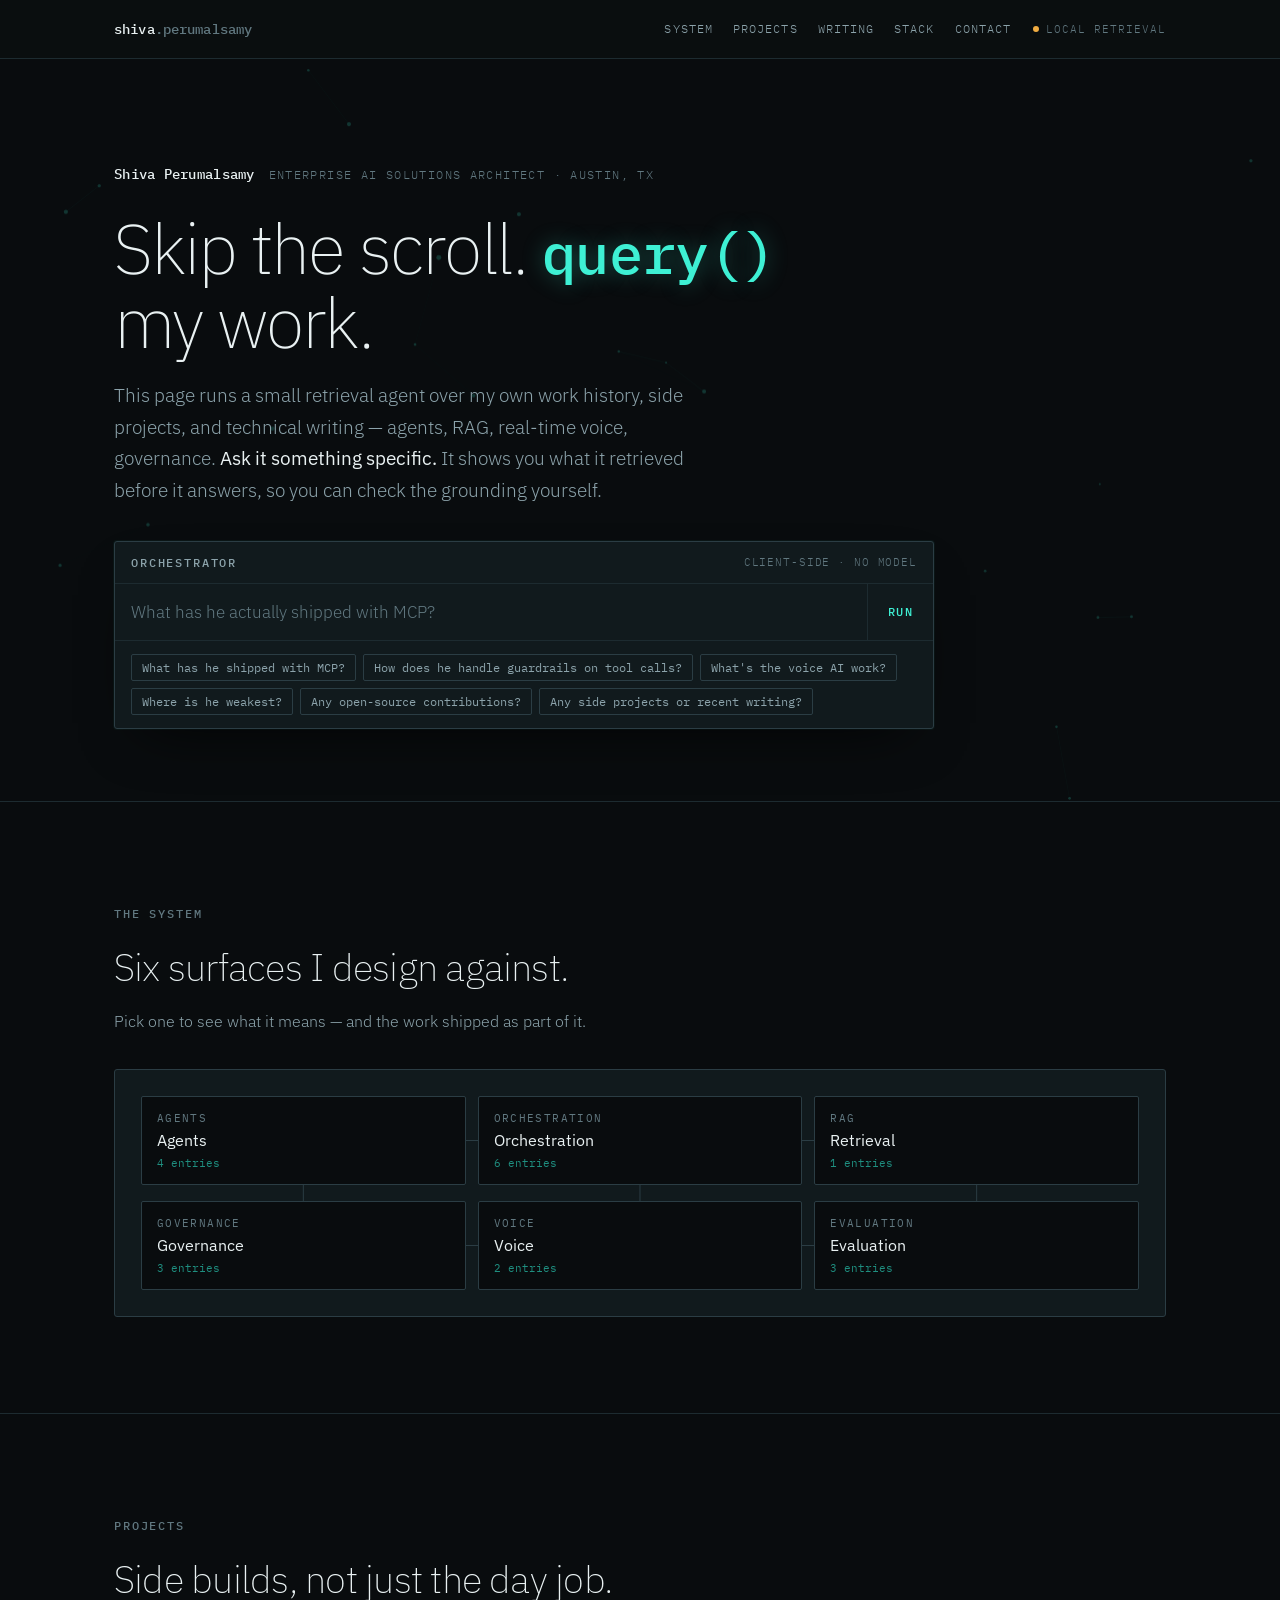
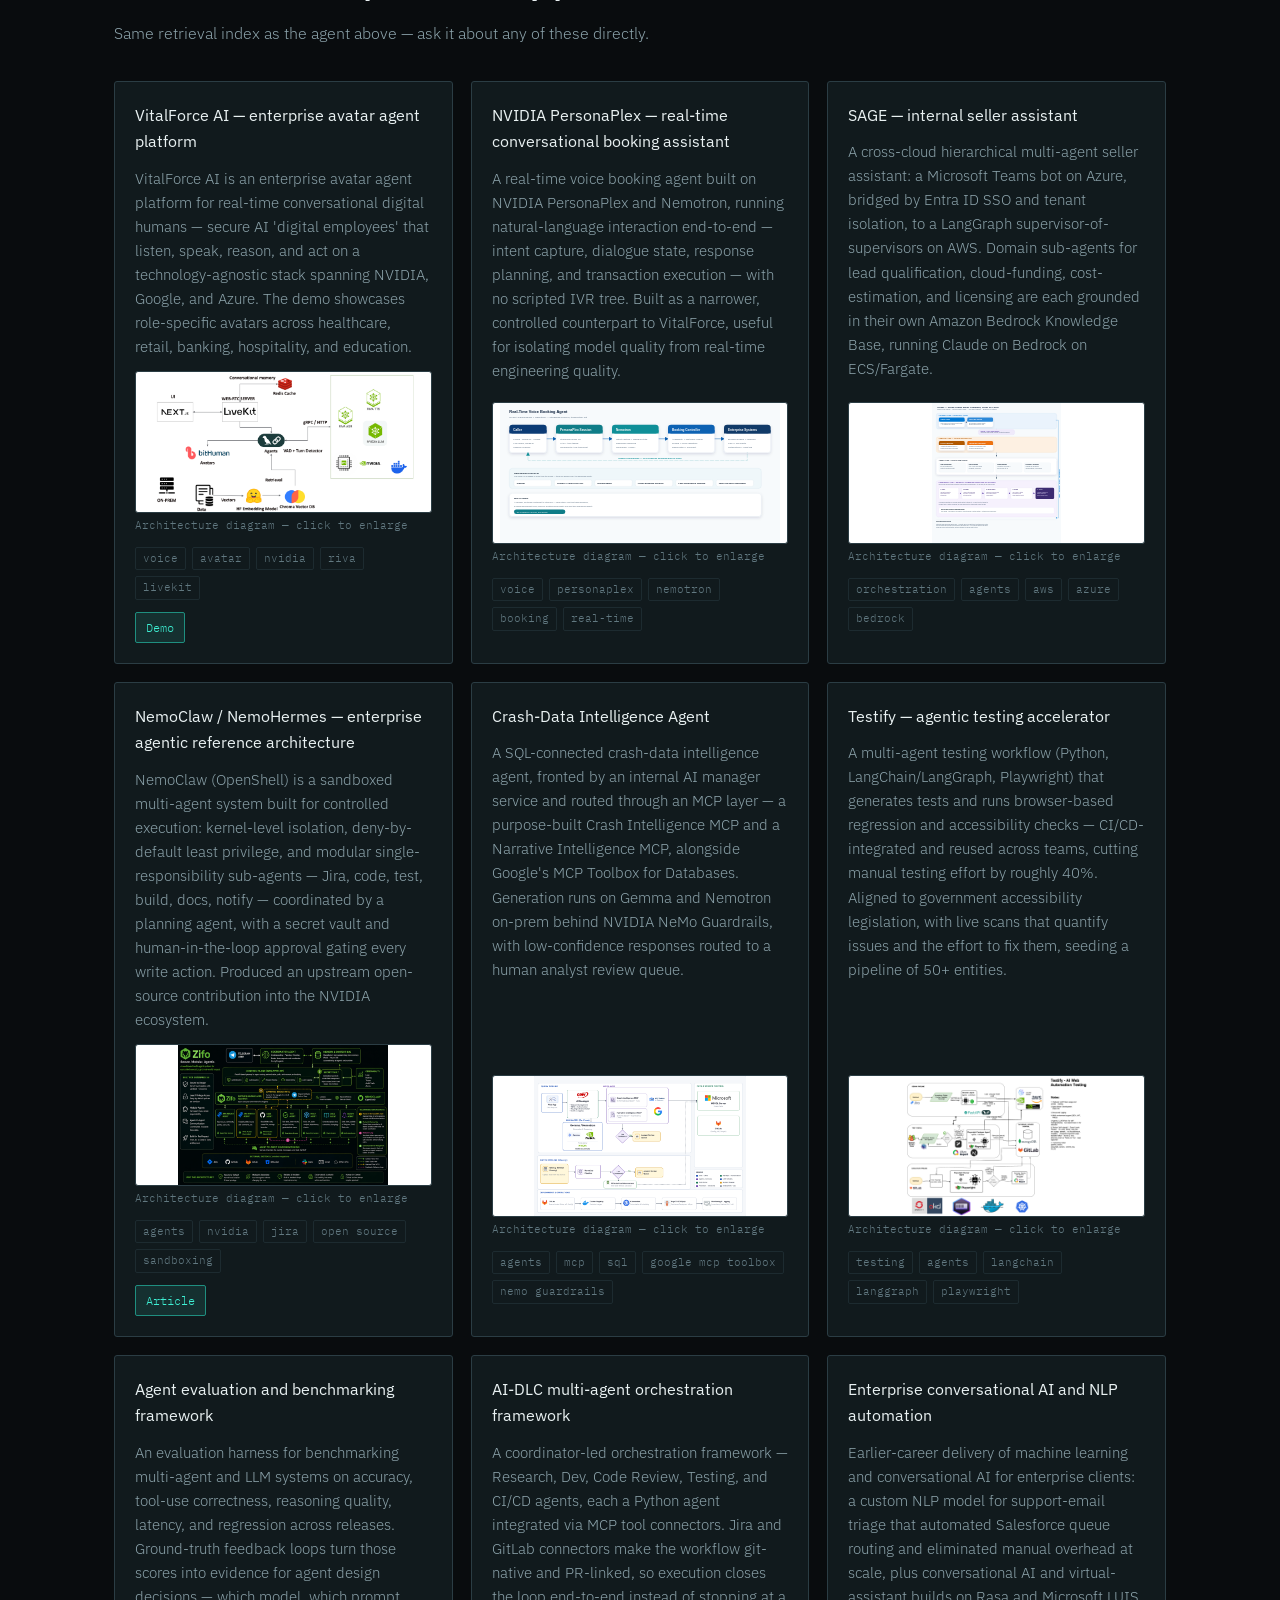
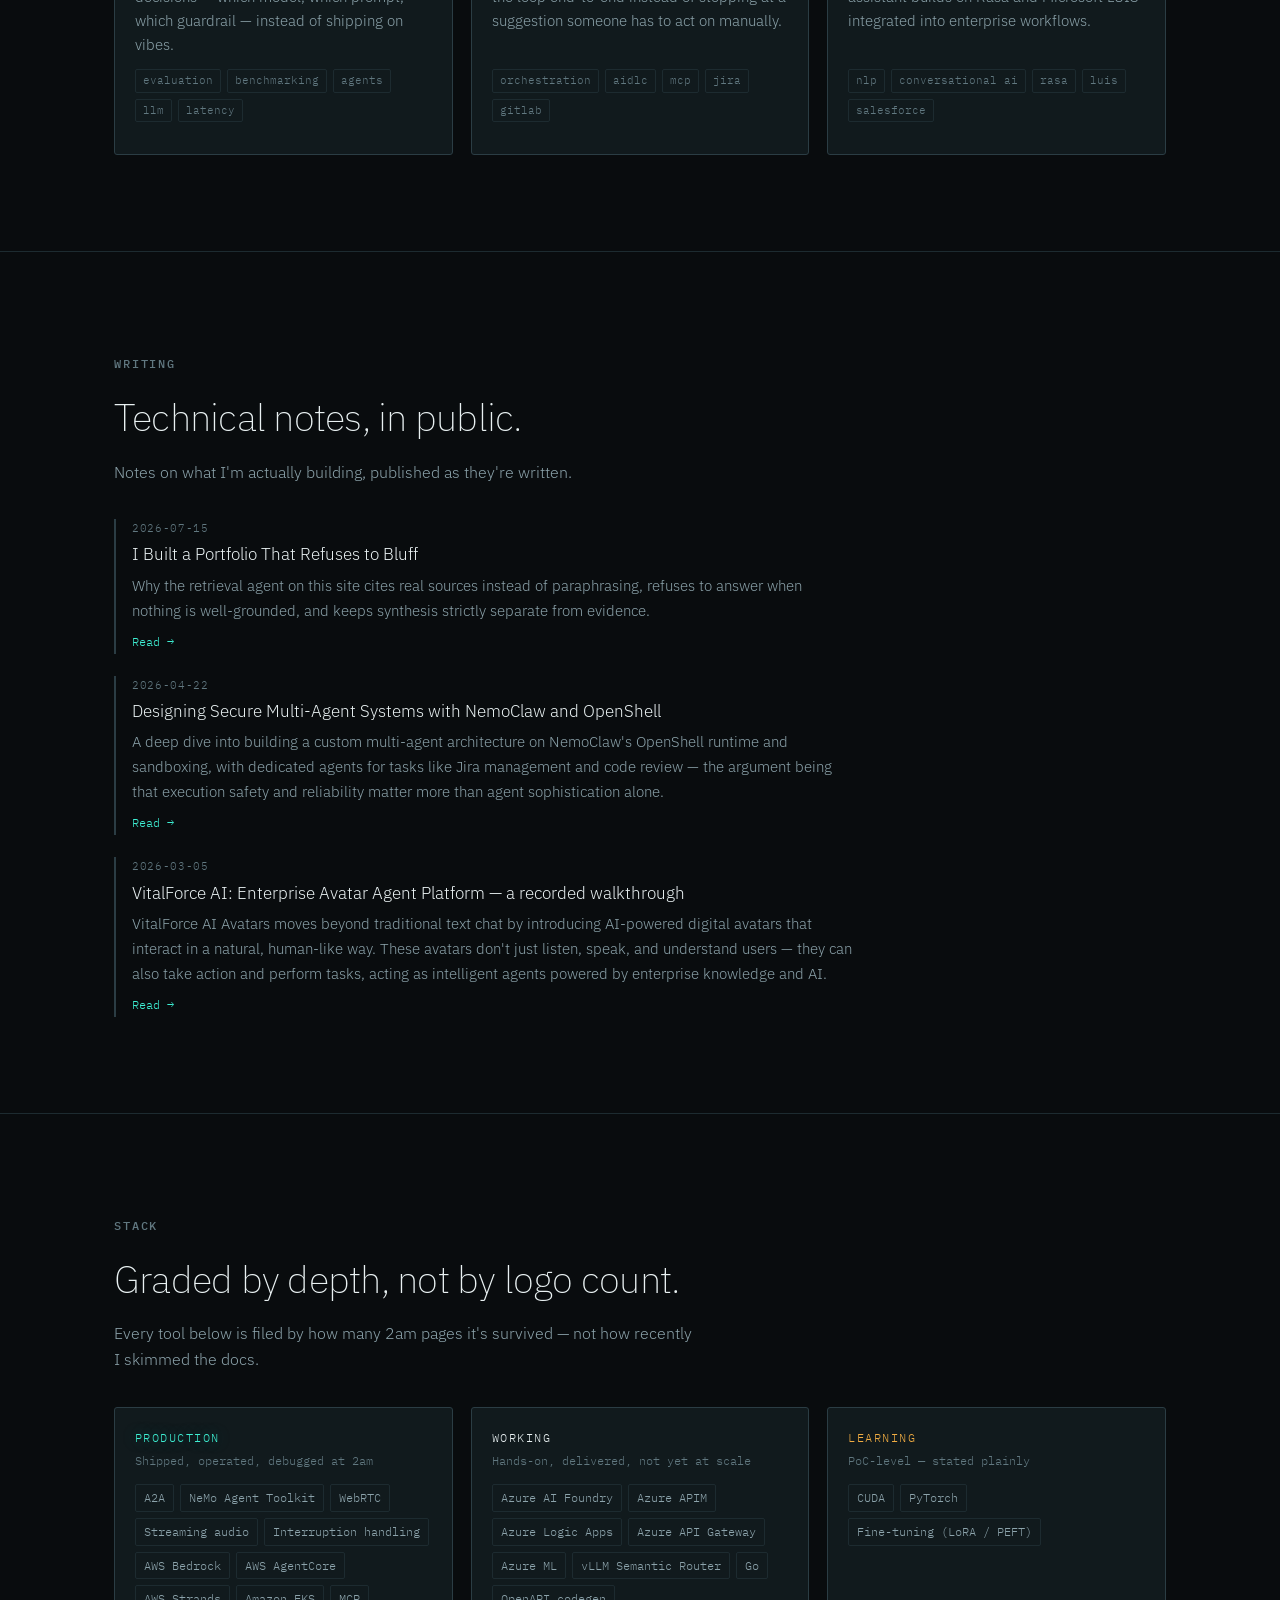
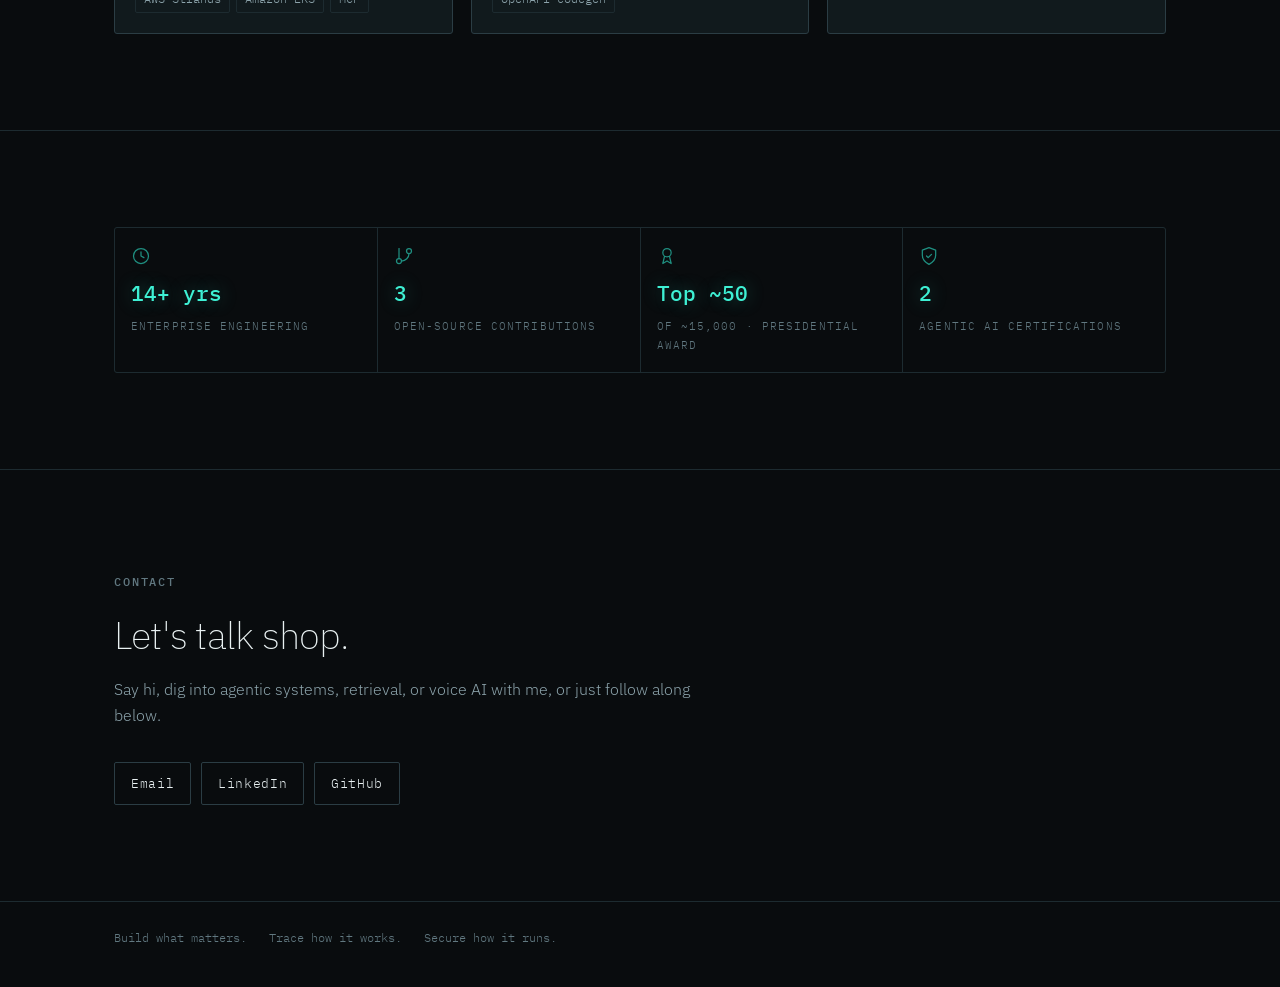
==== index.html @ 1506d0c1 "Refine project and writing sections for clarity: update placeholder text to better reflect content a" ====
<!DOCTYPE html>
<html lang="en">
<head>
<meta charset="utf-8">
<meta name="viewport" content="width=device-width, initial-scale=1">
<title>Shiva Perumalsamy — Enterprise AI Solutions Architect</title>
<meta name="description" content="Agentic systems, retrieval, real-time voice AI, side projects, and technical writing. Ask this page a question — it retrieves before it answers.">
<link rel="preconnect" href="https://fonts.googleapis.com">
<link rel="preconnect" href="https://fonts.gstatic.com" crossorigin>
<link href="https://fonts.googleapis.com/css2?family=IBM+Plex+Mono:wght@400;500;600&family=IBM+Plex+Sans:wght@200;300;400;500;600&display=swap" rel="stylesheet">
<style>
/* ============================================================
   TOKENS
   ============================================================ */
:root{
  --ink:#090C0E;
  --surface:#111A1D;
  --surface-2:#19252A;
  --line:#2B3D44;
  --line-soft:#1D2B30;
  --text:#E9F1F2;
  --muted:#8CA3AB;
  --muted-dim:#617880;
  --signal:#3EF0D4;
  --signal-dim:#1F8F80;
  --signal-ghost:rgba(62,240,212,.10);
  --signal-glow:rgba(62,240,212,.35);
  --amber:#F0AC42;

  --mono:"IBM Plex Mono",ui-monospace,SFMono-Regular,Menlo,monospace;
  --sans:"IBM Plex Sans",system-ui,-apple-system,Segoe UI,sans-serif;

  --gut:clamp(20px,5vw,64px);
  --maxw:1180px;
}

*{box-sizing:border-box}
html{scroll-behavior:smooth}
body{
  margin:0;background:var(--ink);color:var(--text);
  font-family:var(--sans);font-weight:300;
  font-size:17px;line-height:1.66;
  -webkit-font-smoothing:antialiased;
  overflow-x:hidden;
}
a{color:inherit}
::selection{background:var(--signal);color:var(--ink)}
:focus-visible{outline:2px solid var(--signal);outline-offset:3px;border-radius:2px}

.wrap{max-width:var(--maxw);margin:0 auto;padding:0 var(--gut)}

/* eyebrow / utility type */
.eyebrow{
  font-family:var(--mono);font-size:11.5px;font-weight:500;
  letter-spacing:.16em;text-transform:uppercase;color:var(--muted-dim);
}

/* ============================================================
   NAV
   ============================================================ */
.nav{
  position:sticky;top:0;z-index:60;
  background:rgba(11,15,17,.82);backdrop-filter:blur(14px);
  border-bottom:1px solid var(--line-soft);
}
.nav-in{
  max-width:var(--maxw);margin:0 auto;padding:0 var(--gut);
  height:58px;display:flex;align-items:center;gap:22px;
}
.nav-id{font-family:var(--mono);font-size:13.5px;font-weight:500;letter-spacing:.01em;color:var(--text);text-decoration:none;white-space:nowrap}
.nav-id .dim{color:var(--muted-dim)}
.nav-links{margin-left:auto;display:flex;gap:20px}
.nav-links a{
  position:relative;
  font-family:var(--mono);font-size:12px;letter-spacing:.09em;
  text-transform:uppercase;color:var(--muted);text-decoration:none;
  padding:4px 0;transition:color .18s;
}
.nav-links a::after{
  content:'';position:absolute;left:0;right:0;bottom:0;height:1px;
  background:var(--signal);transform:scaleX(0);transform-origin:center;
  transition:transform .3s ease;
}
.nav-links a:hover{color:var(--signal)}
.nav-links a:hover::after{transform:scaleX(1)}
.status{
  display:flex;align-items:center;gap:7px;
  font-family:var(--mono);font-size:11px;letter-spacing:.09em;
  text-transform:uppercase;color:var(--muted-dim);white-space:nowrap;
}
.dot{width:6px;height:6px;border-radius:50%;background:var(--muted-dim);flex:none}
.dot.live{background:var(--signal);box-shadow:0 0 0 0 rgba(62,240,212,.5);animation:pulse 2.6s infinite}
.dot.local{background:var(--amber)}
@keyframes pulse{70%{box-shadow:0 0 0 7px rgba(62,240,212,0)}100%{box-shadow:0 0 0 0 rgba(62,240,212,0)}}
@media(max-width:820px){.nav-links{display:none}}

/* ============================================================
   HERO — the demo is the thesis
   ============================================================ */
.hero{position:relative;padding:clamp(48px,9vw,104px) 0 clamp(40px,6vw,72px);overflow:hidden}
#graph{position:absolute;inset:0;width:100%;height:100%;opacity:.5;pointer-events:none}
.hero-in{position:relative;z-index:2}
.hero-id{display:flex;flex-wrap:wrap;align-items:baseline;gap:8px 14px;margin-bottom:26px}
.hero-id .name{font-family:var(--mono);font-size:13.5px;font-weight:500;letter-spacing:.02em}
.hero-id .role{font-family:var(--mono);font-size:11.5px;letter-spacing:.12em;text-transform:uppercase;color:var(--muted-dim)}

h1{
  font-family:var(--sans);font-weight:200;
  font-size:clamp(36px,6.6vw,70px);line-height:1.05;
  letter-spacing:-.028em;margin:0 0 22px;max-width:16ch;
}
/* the typographic risk: the verb switches to mono — prose vs. system */
h1 .op{
  font-family:var(--mono);font-weight:500;
  font-size:.82em;letter-spacing:-.01em;color:var(--signal);
  text-shadow:0 0 22px var(--signal-glow);
}
.lede{font-size:clamp(16px,1.8vw,19px);color:var(--muted);max-width:56ch;margin:0 0 34px;font-weight:300}
.lede strong{color:var(--text);font-weight:400}

/* ============================================================
   ORCHESTRATOR
   ============================================================ */
.orch{
  border:1px solid var(--line);background:var(--surface);
  border-radius:3px;max-width:820px;
  box-shadow:0 24px 60px -30px rgba(0,0,0,.9),0 0 0 1px rgba(62,240,212,.04);
}
.orch-bar{
  display:flex;align-items:center;gap:10px;
  padding:11px 16px;border-bottom:1px solid var(--line-soft);
}
.orch-bar .eyebrow{color:var(--muted)}
.orch-bar .mode{margin-left:auto;font-family:var(--mono);font-size:11px;letter-spacing:.08em;text-transform:uppercase;color:var(--muted-dim)}

.ask{display:flex;align-items:stretch;border-bottom:1px solid var(--line-soft)}
.ask input{
  flex:1;min-width:0;background:transparent;border:0;color:var(--text);
  font-family:var(--sans);font-size:16.5px;font-weight:300;
  padding:17px 16px;outline:none;
}
.ask input::placeholder{color:var(--muted-dim)}
.ask button{
  flex:none;background:transparent;border:0;border-left:1px solid var(--line-soft);
  color:var(--signal);font-family:var(--mono);font-size:12px;font-weight:500;
  letter-spacing:.12em;text-transform:uppercase;padding:0 20px;cursor:pointer;
  transition:background .18s;
}
.ask button:hover{background:var(--signal-ghost)}
.ask button:disabled{color:var(--muted-dim);cursor:default;background:transparent}

.chips{display:flex;flex-wrap:wrap;gap:7px;padding:13px 16px}
.chip{
  background:transparent;border:1px solid var(--line);color:var(--muted);
  font-family:var(--mono);font-size:11.5px;padding:5px 10px;border-radius:2px;
  cursor:pointer;transition:border-color .18s,color .18s;
}
.chip:hover{border-color:var(--signal-dim);color:var(--signal)}

/* trace */
.trace{border-top:1px solid var(--line-soft);padding:4px 16px 6px;display:none;background:var(--surface-2)}
.trace.on{display:block}
.step{display:flex;gap:13px;padding:9px 0;border-bottom:1px solid var(--line-soft);opacity:.25;transition:opacity .3s}
.step:last-child{border-bottom:0}
.step.on{opacity:1}
.step-n{font-family:var(--mono);font-size:11px;color:var(--signal-dim);padding-top:2px;flex:none;width:20px}
.step-b{flex:1;min-width:0}
.step-t{font-family:var(--mono);font-size:11.5px;letter-spacing:.11em;text-transform:uppercase;color:var(--text)}
.step-d{font-family:var(--mono);font-size:12px;color:var(--muted);margin-top:3px;word-break:break-word}
.step-ms{font-family:var(--mono);font-size:11px;color:var(--muted-dim);flex:none;padding-top:2px}
.cites{display:flex;flex-wrap:wrap;gap:5px;margin-top:7px}
.cite{
  font-family:var(--mono);font-size:11px;color:var(--signal);
  border:1px solid var(--signal-dim);border-radius:2px;padding:2px 7px;
  background:var(--signal-ghost);
}
.answer{padding:16px;border-top:1px solid var(--line-soft);display:none}
.answer.on{display:block}
.answer-label{
  font-family:var(--mono);font-size:11px;font-weight:500;letter-spacing:.14em;text-transform:uppercase;
  color:var(--signal);margin-bottom:12px;display:flex;align-items:center;gap:8px;
}
.answer-label::before{content:'';width:6px;height:6px;border-radius:50%;background:var(--signal);box-shadow:0 0 8px var(--signal-glow);flex:none}
.answer p{margin:0 0 11px;font-size:16px;line-height:1.7}
.answer p:last-child{margin-bottom:0}
.answer .src{font-family:var(--mono);font-size:11.5px;color:var(--muted-dim);margin-top:14px;padding-top:11px;border-top:1px solid var(--line-soft)}

/* ============================================================
   SECTIONS
   ============================================================ */
.sec{padding:clamp(56px,8vw,96px) 0;border-top:1px solid var(--line-soft)}
.sec-head{margin-bottom:34px}
.sec-head h2{
  font-family:var(--sans);font-weight:200;letter-spacing:-.02em;
  font-size:clamp(26px,3.6vw,38px);margin:9px 0 0;
}
.sec-head p{color:var(--muted);max-width:58ch;margin:11px 0 0;font-size:15.5px}

/* architecture map */
.map{position:relative;border:1px solid var(--line);background:var(--surface);border-radius:3px;padding:26px}
.map-grid{position:relative;display:grid;grid-template-columns:repeat(3,1fr);gap:16px 12px}
#edges{position:absolute;inset:0;width:100%;height:100%;pointer-events:none;z-index:1}
.node{
  position:relative;z-index:2;text-align:left;cursor:pointer;
  background:var(--ink);border:1px solid var(--line);border-radius:2px;
  padding:14px 15px;color:var(--text);font-family:var(--sans);
  transition:border-color .2s,background .2s,transform .2s;
}
.node:hover{border-color:var(--signal-dim);transform:translateY(-2px)}
.node[aria-pressed="true"]{border-color:var(--signal);background:var(--signal-ghost);box-shadow:0 0 0 1px var(--signal-dim),0 0 24px -8px var(--signal-glow)}
.node .k{font-family:var(--mono);font-size:10.5px;letter-spacing:.13em;text-transform:uppercase;color:var(--muted-dim);display:block}
.node .l{font-size:16px;font-weight:400;margin-top:5px;display:block}
.node .c{font-family:var(--mono);font-size:11px;color:var(--signal-dim);margin-top:6px;display:block}
@media(max-width:760px){.map-grid{grid-template-columns:repeat(2,1fr)}#edges{display:none}}
@media(max-width:420px){.map-grid{grid-template-columns:1fr}}

.detail{margin-top:20px;border-top:1px solid var(--line-soft);padding-top:20px;display:none}
.detail.on{display:block}
.detail h3{font-family:var(--mono);font-size:12.5px;letter-spacing:.13em;text-transform:uppercase;color:var(--signal);margin:0 0 12px;font-weight:500}
.detail p{margin:0 0 14px;color:var(--muted);font-size:15.5px;max-width:66ch}
.detail-list{display:grid;gap:11px}
.item{border-left:2px solid var(--line);padding-left:14px}
.item .t{font-size:15.5px;color:var(--text)}
.item .d{font-family:var(--mono);font-size:12px;color:var(--muted);margin-top:3px}
.item .demo-link{
  position:relative;display:inline-block;margin-top:8px;
  font-family:var(--mono);font-size:11.5px;color:var(--signal);text-decoration:none;
}
.item .demo-link::after{
  content:'';position:absolute;left:0;right:0;bottom:-2px;height:1px;
  background:var(--signal);transform:scaleX(0);transform-origin:center;
  transition:transform .3s ease;
}
.item .demo-link:hover::after{transform:scaleX(1)}

/* stack tiers */
.tiers{display:grid;grid-template-columns:repeat(3,1fr);gap:18px}
@media(max-width:820px){.tiers{grid-template-columns:1fr}}
.tier{border:1px solid var(--line);border-radius:3px;padding:20px;background:var(--surface)}
.tier .h{font-family:var(--mono);font-size:11.5px;letter-spacing:.13em;text-transform:uppercase;margin-bottom:4px}
.tier.t1 .h{color:var(--signal);text-shadow:0 0 16px var(--signal-glow)}
.tier.t2 .h{color:var(--text)}
.tier.t3 .h{color:var(--amber)}
.tier .sub{font-family:var(--mono);font-size:11.5px;color:var(--muted-dim);margin-bottom:14px}
.tier ul{list-style:none;margin:0;padding:0;display:flex;flex-wrap:wrap;gap:6px}
.tier li{font-family:var(--mono);font-size:12px;color:var(--muted);border:1px solid var(--line-soft);border-radius:2px;padding:3px 8px}

/* projects */
.projects{display:grid;grid-template-columns:repeat(3,1fr);gap:18px}
@media(max-width:900px){.projects{grid-template-columns:repeat(2,1fr)}}
@media(max-width:620px){.projects{grid-template-columns:1fr}}
.proj{border:1px solid var(--line);border-radius:3px;padding:20px;background:var(--surface);display:flex;flex-direction:column;gap:12px}
.proj .t{font-size:16px;color:var(--text);font-weight:400}
.proj .d{color:var(--muted);font-size:14.5px;flex:1}
.proj-diagram-wrap{
  display:block;border:1px solid var(--line);border-radius:3px;overflow:hidden;
  background:#fff;transition:border-color .2s;
}
.proj-diagram-wrap:hover{border-color:var(--signal-dim)}
.proj-diagram{display:block;width:100%;height:140px;object-fit:contain}
.proj-diagram-cap{font-family:var(--mono);font-size:10.5px;color:var(--muted-dim);margin-top:-8px}
.proj .tags{display:flex;flex-wrap:wrap;gap:6px}
.proj .tags span{font-family:var(--mono);font-size:10.5px;color:var(--muted-dim);border:1px solid var(--line-soft);border-radius:2px;padding:2px 7px}
.proj .links{display:flex;gap:8px}
.proj .links a{
  font-family:var(--mono);font-size:11.5px;color:var(--signal);text-decoration:none;
  border:1px solid var(--signal-dim);border-radius:2px;padding:5px 10px;
  background:var(--signal-ghost);transition:border-color .18s;
}
.proj .links a:hover{border-color:var(--signal)}

/* writing / blog */
.posts{display:grid;gap:22px;max-width:74ch}
.post{border-left:2px solid var(--line);padding-left:16px}
.post .meta{font-family:var(--mono);font-size:11px;letter-spacing:.06em;text-transform:uppercase;color:var(--muted-dim)}
.post .t{font-size:16.5px;color:var(--text);margin-top:4px}
.post .d{color:var(--muted);font-size:15px;margin-top:5px}
.post .read{position:relative;font-family:var(--mono);font-size:11.5px;color:var(--signal);text-decoration:none;margin-top:8px;display:inline-block}
.post .read::after{
  content:'';position:absolute;left:0;right:0;bottom:-2px;height:1px;
  background:var(--signal);transform:scaleX(0);transform-origin:center;
  transition:transform .3s ease;
}
.post .read:hover::after{transform:scaleX(1)}

/* facts row */
.facts{display:grid;grid-template-columns:repeat(4,1fr);gap:1px;background:var(--line-soft);border:1px solid var(--line-soft);border-radius:3px;overflow:hidden}
@media(max-width:760px){.facts{grid-template-columns:repeat(2,1fr)}}
.fact{background:var(--ink);padding:18px 16px}
.fact svg{width:20px;height:20px;color:var(--signal-dim);display:block;margin-bottom:10px}
.fact .v{font-family:var(--mono);font-size:21px;color:var(--signal);font-weight:500;text-shadow:0 0 18px var(--signal-glow)}
.fact .k{font-family:var(--mono);font-size:11px;letter-spacing:.1em;text-transform:uppercase;color:var(--muted-dim);margin-top:6px}

/* contact */
.contact-links{display:flex;flex-wrap:wrap;gap:10px;margin-top:22px}
.clink{
  font-family:var(--mono);font-size:12.5px;letter-spacing:.05em;
  text-decoration:none;border:1px solid var(--line);border-radius:2px;
  padding:10px 16px;color:var(--text);transition:border-color .2s,color .2s;
}
.clink:hover{border-color:var(--signal);color:var(--signal)}

footer{border-top:1px solid var(--line-soft);padding:26px 0 40px}
footer .f{display:flex;flex-wrap:wrap;gap:10px 22px;font-family:var(--mono);font-size:11.5px;color:var(--muted-dim)}

/* image modal (architecture diagrams) */
.img-modal{
  position:fixed;inset:0;z-index:200;display:none;
  align-items:center;justify-content:center;
  background:rgba(5,8,9,.92);padding:clamp(20px,6vw,60px);
}
.img-modal.on{display:flex}
.img-modal img{max-width:100%;max-height:100%;border-radius:3px;box-shadow:0 24px 80px -20px rgba(0,0,0,.85)}
.img-modal-close{
  position:absolute;top:20px;right:24px;
  width:40px;height:40px;border-radius:50%;
  background:var(--surface);border:1px solid var(--line);
  color:var(--text);font-size:22px;line-height:1;cursor:pointer;
  display:flex;align-items:center;justify-content:center;
  transition:border-color .18s,color .18s;
}
.img-modal-close:hover{border-color:var(--signal);color:var(--signal)}

@media(prefers-reduced-motion:reduce){
  *{animation-duration:.001ms!important;transition-duration:.001ms!important}
  html{scroll-behavior:auto}
}
</style>
</head>
<body>

<nav class="nav">
  <div class="nav-in">
    <a class="nav-id" href="#top">shiva<span class="dim">.perumalsamy</span></a>
    <div class="nav-links">
      <a href="#system">System</a>
      <a href="#projects">Projects</a>
      <a href="#blog">Writing</a>
      <a href="#stack">Stack</a>
      <a href="#contact">Contact</a>
    </div>
    <div class="status" id="status"><span class="dot" id="statusDot"></span><span id="statusText">booting</span></div>
  </div>
</nav>

<header class="hero" id="top">
  <canvas id="graph" aria-hidden="true"></canvas>
  <div class="wrap hero-in">
    <div class="hero-id">
      <span class="name">Shiva Perumalsamy</span>
      <span class="role">Enterprise AI Solutions Architect · Austin, TX</span>
    </div>

    <h1>Skip the scroll. <span class="op">query()</span> my work.</h1>

    <p class="lede">This page runs a small retrieval agent over my own work history, side projects, and technical writing — agents, RAG, real-time voice, governance. <strong>Ask it something specific.</strong> It shows you what it retrieved before it answers, so you can check the grounding yourself.</p>

    <section class="orch" aria-label="Ask about my work">
      <div class="orch-bar">
        <span class="eyebrow">Orchestrator</span>
        <span class="mode" id="modeLabel">—</span>
      </div>

      <div class="ask">
        <input id="q" type="text" autocomplete="off" placeholder="What has he actually shipped with MCP?" aria-label="Ask a question about my work">
        <button id="run">Run</button>
      </div>

      <div class="chips" id="chips"></div>

      <div class="trace" id="trace">
        <div class="step" id="s1">
          <span class="step-n">01</span>
          <span class="step-b"><span class="step-t">Plan</span><span class="step-d" id="d1"></span></span>
          <span class="step-ms" id="m1"></span>
        </div>
        <div class="step" id="s2">
          <span class="step-n">02</span>
          <span class="step-b"><span class="step-t">Retrieve</span><span class="step-d" id="d2"></span><span class="cites" id="c2"></span></span>
          <span class="step-ms" id="m2"></span>
        </div>
        <div class="step" id="s3">
          <span class="step-n">03</span>
          <span class="step-b"><span class="step-t">Synthesize</span><span class="step-d" id="d3"></span></span>
          <span class="step-ms" id="m3"></span>
        </div>
      </div>

      <div class="answer" id="answer" aria-live="polite">
        <div class="answer-label" id="answerLabel">Response</div>
        <div id="answerBody"></div>
      </div>
    </section>
  </div>
</header>

<section class="sec" id="system">
  <div class="wrap">
    <div class="sec-head">
      <span class="eyebrow">The system</span>
      <h2>Six surfaces I design against.</h2>
      <p>Pick one to see what it means — and the work shipped as part of it.</p>
    </div>

    <div class="map">
      <svg id="edges" aria-hidden="true"></svg>
      <div class="map-grid" id="mapGrid"></div>
      <div class="detail" id="detail"></div>
    </div>
  </div>
</section>

<section class="sec" id="projects">
  <div class="wrap">
    <div class="sec-head">
      <span class="eyebrow">Projects</span>
      <h2>Side builds, not just the day job.</h2>
      <p>Same retrieval index as the agent above — ask it about any of these directly.</p>
    </div>
    <div class="projects" id="projectsGrid"></div>
  </div>
</section>

<section class="sec" id="blog">
  <div class="wrap">
    <div class="sec-head">
      <span class="eyebrow">Writing</span>
      <h2>Technical notes, in public.</h2>
      <p>Notes on what I'm actually building, published as they're written.</p>
    </div>
    <div class="posts" id="postsList"></div>
  </div>
</section>

<section class="sec" id="stack">
  <div class="wrap">
    <div class="sec-head">
      <span class="eyebrow">Stack</span>
      <h2>Graded by depth, not by logo count.</h2>
      <p>Every tool below is filed by how many 2am pages it's survived — not how recently I skimmed the docs.</p>
    </div>
    <div class="tiers">
      <div class="tier t1">
        <div class="h">Production</div>
        <div class="sub">Shipped, operated, debugged at 2am</div>
        <ul id="tier1"></ul>
      </div>
      <div class="tier t2">
        <div class="h">Working</div>
        <div class="sub">Hands-on, delivered, not yet at scale</div>
        <ul id="tier2"></ul>
      </div>
      <div class="tier t3">
        <div class="h">Learning</div>
        <div class="sub">PoC-level — stated plainly</div>
        <ul id="tier3"></ul>
      </div>
    </div>
  </div>
</section>

<section class="sec">
  <div class="wrap">
    <div class="facts">
      <div class="fact">
        <svg viewBox="0 0 24 24" fill="none" stroke="currentColor" stroke-width="1.5" stroke-linecap="round" stroke-linejoin="round" aria-hidden="true"><circle cx="12" cy="12" r="9"/><path d="M12 7v5l3.5 2"/></svg>
        <div class="v">14+ yrs</div><div class="k">Enterprise engineering</div>
      </div>
      <div class="fact">
        <svg viewBox="0 0 24 24" fill="none" stroke="currentColor" stroke-width="1.5" stroke-linecap="round" stroke-linejoin="round" aria-hidden="true"><line x1="6" y1="3" x2="6" y2="15"/><circle cx="18" cy="6" r="3"/><circle cx="6" cy="18" r="3"/><path d="M18 9a9 9 0 0 1-9 9"/></svg>
        <div class="v">3</div><div class="k">Open-source contributions</div>
      </div>
      <div class="fact">
        <svg viewBox="0 0 24 24" fill="none" stroke="currentColor" stroke-width="1.5" stroke-linecap="round" stroke-linejoin="round" aria-hidden="true"><circle cx="12" cy="8" r="5"/><path d="M9 12.5 7 21l5-3 5 3-2-8.5"/></svg>
        <div class="v">Top ~50</div><div class="k">of ~15,000 · Presidential Award</div>
      </div>
      <div class="fact">
        <svg viewBox="0 0 24 24" fill="none" stroke="currentColor" stroke-width="1.5" stroke-linecap="round" stroke-linejoin="round" aria-hidden="true"><path d="M12 2 4 5v6c0 5 3.5 8.5 8 11 4.5-2.5 8-6 8-11V5l-8-3Z"/><path d="M9 12l2 2 4-4"/></svg>
        <div class="v">2</div><div class="k">Agentic AI certifications</div>
      </div>
    </div>
  </div>
</section>

<section class="sec" id="contact">
  <div class="wrap">
    <div class="sec-head">
      <span class="eyebrow">Contact</span>
      <h2>Let's talk shop.</h2>
      <p>Say hi, dig into agentic systems, retrieval, or voice AI with me, or just follow along below.</p>
    </div>
    <div class="contact-links">
      <a class="clink" href="mailto:shiva.perumalsamy@gmail.com">Email</a>
      <a class="clink" href="https://www.linkedin.com/in/shiva-perumalsamy/">LinkedIn</a>
      <a class="clink" href="https://github.com/shivaperumalsamy">GitHub</a>
    </div>
  </div>
</section>

<footer>
  <div class="wrap f">
    <span>Build what matters.</span>
    <span>Trace how it works.</span>
    <span>Secure how it runs.</span>
  </div>
</footer>

<div class="img-modal" id="imgModal" role="dialog" aria-modal="true" aria-hidden="true">
  <button class="img-modal-close" id="imgModalClose" type="button" aria-label="Close">×</button>
  <img id="imgModalImg" src="" alt="">
</div>

<!-- ============================================================
     CORPUS — edit this block only. Everything else reads from it.
     Each chunk: id, node, title, text, tags
     Optional: kind ("project" | "post", default = work history item)
       project → repo, demo (URLs, shown in the Projects section)
       post    → date, url (shown in the Writing section)
                 url should point at a page under /blog — e.g. "blog/your-post-slug.html".
                 Duplicate blog/grounding-a-portfolio.html to start a new one, then add its
                 entry here so it's linked from the Writing section and queryable
                 by the orchestrator above.
     Entries with [bracketed] text are placeholders — replace freely.
     ============================================================ -->
<script type="application/json" id="corpus">
[
{"id":"vitalforce","node":"voice","title":"VitalForce AI — real-time multimodal voice agent","tags":["voice","livekit","pipecat","riva","nemo","metahuman","bithuman","unreal","gtc","latency","interruption","barge-in","webrtc","streaming","stt","tts"],
"text":"VitalForce AI is a real-time multimodal voice agent demoed live on stage at NVIDIA GTC 2026. Stack: LiveKit and Pipecat for transport and orchestration, NVIDIA Riva and NeMo for speech, BitHuman and Unreal Engine MetaHuman for the embodied avatar. The hard parts were the ones that always are in live voice: interruption and barge-in handling, streaming audio under WebRTC, and holding end-to-end latency low enough that turn-taking feels human rather than transactional.","demo":"https://vimeo.com/1176717334/9f3973f9a3"},

{"id":"booking-agent","node":"voice","title":"Conversational booking agent","tags":["voice","personaplex","nemotron","booking","real-time","nvidia"],
"text":"A real-time voice booking agent built on NVIDIA PersonaPlex and Nemotron, handling natural-language interaction from intent capture through transaction completion. Narrower in scope than VitalForce, and useful as a control — it isolates how much of the perceived quality in a voice agent comes from the model versus the turn-taking and latency engineering around it."},

{"id":"litellm-guardrails","node":"governance","title":"NeMo Guardrails inside a LiteLLM Gateway","tags":["governance","guardrails","nemo","litellm","mcp","tool call","validation","mediation","policy","enforcement","security"],
"text":"Integrated NVIDIA NeMo Guardrails into a LiteLLM gateway as a mediation and enforcement layer, specifically for validating MCP tool calls. Flow is LiteLLM to NeMo Guardrails to the model, so policy sits in the request path rather than beside it. The design point: an agent that can call tools needs enforcement at the call boundary, not a prompt asking it to behave."},

{"id":"nemoclaw","node":"agents","title":"NemoClaw / NemoHermes — enterprise agentic reference architecture","tags":["agents","jira","nvidia","nemo","open source","pr","upstream","agentic","toolkit","sandboxing","governance","security"],
"text":"Designed and built NemoClaw, later migrated to NemoHermes — an enterprise agentic reference architecture on NVIDIA's secure agentic framework, Jira-connected, with scoped tool access, sandboxed execution, and governance controls built in rather than bolted on. The work produced an upstream open-source contribution into the NVIDIA ecosystem, which matters more than the demo did — it means the agent patterns survived contact with someone else's codebase and review standards. Also written up as a technical post on secure multi-agent execution."},

{"id":"forgeiq","node":"orchestration","title":"ForgeIQ — AI-driven SDLC accelerator","tags":["forgeiq","sdlc","gtm","product","sama","testify","onix","strategy","positioning","competitive","partner enablement"],
"text":"ForgeIQ is an AI-driven SDLC accelerator at CDW. I worked the partner-facing side: GTM strategy, customer-facing deck refinement for technical and executive audiences, and competitive positioning against Kiro.dev, GitHub Copilot Workspace, Cognition Devin, Cursor, and AWS Q Developer, alongside UX review. Components include SAMA for assessment, Testify for testing, and Onix for the operate stage. The recurring lesson was that an SDLC accelerator is sold on the operate stage, not the generate stage — which meant translating deep technical differentiation into terms a non-technical executive buyer would act on."},

{"id":"spec-driven","node":"orchestration","title":"Spec-driven development with Claude Code","tags":["claude code","spec-driven","skills","hooks","delivery","teams","aidlc","developer productivity","adoption"],
"text":"Introduced spec-driven development with Claude Code — skills and hooks — across delivery teams. The adoption problem was never the tooling; it was getting engineers to write the spec before the prompt. Related industry framing: AIDLC, the AI-driven development lifecycle, which I treat as an emerging generic term rather than any vendor's property."},

{"id":"mcp","node":"agents","title":"MCP and A2A in practice","tags":["mcp","model context protocol","a2a","agent to agent","tools","interop","protocol","tool call"],
"text":"Production experience with A2A and the NeMo Agent Toolkit, and hands-on MCP work in two directions: exposing enterprise systems as MCP tools, and governing what agents are allowed to do with them via guardrail mediation on tool calls. The interesting failure mode in multi-agent systems is not a bad model response — it is an agent confidently calling the wrong tool with well-formed arguments."},

{"id":"aws","node":"agents","title":"AWS agentic stack","tags":["aws","bedrock","agentcore","strands","eks","kubernetes","production","cloud"],
"text":"Production-level work with AWS Bedrock, AWS AgentCore, AWS Strands, and Amazon EKS. This is the cloud stack I would default to for a new agentic build today, mostly because the operational story around agents there is further along than the alternatives."},

{"id":"azure","node":"agents","title":"Azure AI stack","tags":["azure","ai foundry","apim","logic apps","api gateway","azure ml","vllm","semantic router","routing"],
"text":"Working, hands-on level with Azure AI Foundry, Azure APIM, Logic Apps, API Gateway, and Azure ML, plus vLLM Semantic Router for LLM traffic routing. Solid delivery experience — a step below the AWS depth, and I say so rather than flattening both into one stack list."},

{"id":"gpu-learning","node":"evaluation","title":"Where I'm still learning","tags":["cuda","pytorch","fine-tuning","lora","peft","learning","honest","limitations","gaps"],
"text":"CUDA, PyTorch, and fine-tuning with LoRA and PEFT are PoC-level for me, not production. I list them in a separate tier deliberately. In an architecture role the cost of overstating model-training depth is high and shows up fast, usually in the first technical screen."},

{"id":"gov-rfp","node":"governance","title":"Public-sector AI procurement","tags":["rfp","municipal","permitting","procurement","public sector","government","evaluation","proposal"],
"text":"Evaluated an AI-powered permitting and plan-review assistant RFP for a large municipal government. Public-sector AI procurement is where the governance conversation stops being theoretical — evaluators ask how the system fails, who is accountable for the failure, and what the audit trail looks like, well before they ask what model it uses."},

{"id":"courts","node":"rag","title":"Court systems and records search","tags":["courts","utah","montana","records","search","freemium","billing","rag","retrieval","pagination","large result sets"],
"text":"Analyzed an AI assistant RFP for the Montana court system and positioned relevant prior Utah Courts experience in client-facing responses. Related build: a court records search application with a freemium and billing boundary designed around large result sets — the retrieval problem and the pricing problem turned out to be the same problem, since where you draw the result-set boundary is simultaneously a relevance decision and a revenue decision."},

{"id":"municipal-rfp","node":"governance","title":"Municipal fiber ISP RFP analysis","tags":["rfp","fiber","isp","municipal","analysis"],
"text":"Analyzed a municipal fiber ISP RFP and helped position relevant prior experience. Useful range: not every architecture problem in consulting is an AI problem, and being able to read a procurement document properly is its own skill."},

{"id":"distributed","node":"orchestration","title":"Bulk PDF generation — race condition","tags":["distributed systems","redis","atomic counter","rabbitmq","aggregator","informix","row locking","race condition","concurrency","backend"],
"text":"Distributed systems design for a bulk PDF generation race condition: a Redis atomic counter for completion tracking, a RabbitMQ aggregator pattern for fan-in, and Informix row locking at the data layer. Predates the agentic work and still informs it — an agent fanning out tool calls is a distributed system with worse error messages."},

{"id":"a11y","node":"evaluation","title":"Accessibility and WCAG 2.1 AA","tags":["accessibility","wcag","a11y","formio","forms","schema","json","testing","compliance"],
"text":"Accessibility and WCAG 2.1 AA testing for FormIO-generated forms, including schema restructuring and JSON delivery. Accessibility is the clearest example of a requirement that has to be designed into the schema; retrofitting it at the render layer is where projects lose their quarter."},

{"id":"healthnow","node":"orchestration","title":"HealthNow — design-first API backend","tags":["go","golang","openapi","swagger","codegen","angular","design-first","api","backend"],
"text":"HealthNow backend built in Go with a design-first OpenAPI/Swagger codegen workflow integrated with an Angular frontend. Design-first is the same discipline as spec-driven development with AI tooling, arrived at years earlier — write the contract, generate the edges, keep humans arguing about the interface rather than the implementation."},

{"id":"sage","node":"orchestration","title":"SAGE — internal seller assistant","tags":["aws","azure","bedrock","langgraph","orchestration","rag","teams","entra id"],
"text":"SAGE is a cross-cloud seller assistant: a Microsoft Teams bot on Azure, bridged by Entra ID SSO and tenant isolation, fronts a LangGraph supervisor-of-supervisors on AWS that routes lead qualification, cloud-funding, cost-estimation, and licensing questions to sub-agents grounded in Amazon Bedrock Knowledge Bases."},

{"id":"role","node":"orchestration","title":"Current role and recognition","tags":["cdw","sirius","role","consultant","architect","award","presidential","crystal","austin","experience","gtm","mentoring"],
"text":"AI Managing Consultant Engineer and Enterprise AI Solutions Architect at CDW (formerly Sirius), based in Austin, Texas, with 14+ years across enterprise software and production AI systems. The role spans agentic AI architecture, client-facing engagements, internal product strategy and GTM, plus direct 1:1 mentoring of junior architects and engineers on agentic system design and delivery practices. Received CDW's Presidential Award (Crystal Winner, 2025) — roughly the top 50 of about 15,000 employees."},

{"id":"creds","node":"evaluation","title":"Certifications and education","tags":["certification","anthropic","claude","certified architect","nvidia","agentic ai","ut austin","pgp","education","credentials"],
"text":"Anthropic Claude Certified Architect (2026) and NVIDIA Certified Professional, Agentic AI (2026). Post Graduate Program in AI/ML from the University of Texas at Austin. Earlier career includes WebSphere Commerce delivery and about a year of hands-on native Android/Java development between 2012 and 2015; React Native and Flutter exposure was at a leadership level rather than hands-on."},

{"id":"proj-vitalforce","kind":"project","node":"voice","title":"VitalForce AI — enterprise avatar agent platform","tags":["voice","avatar","nvidia","riva","livekit","rag","healthcare","retail","banking"],
"text":"VitalForce AI is an enterprise avatar agent platform for real-time conversational digital humans — secure AI 'digital employees' that listen, speak, reason, and act on a technology-agnostic stack spanning NVIDIA, Google, and Azure. The demo showcases role-specific avatars across healthcare, retail, banking, hospitality, and education.","repo":"","demo":"https://vimeo.com/1176717334/9f3973f9a3","diagram":"img/vital-force.png"},

{"id":"proj-personaplex","kind":"project","node":"voice","title":"NVIDIA PersonaPlex — real-time conversational booking assistant","tags":["voice","personaplex","nemotron","booking","real-time","nvidia","observability"],
"text":"A real-time voice booking agent built on NVIDIA PersonaPlex and Nemotron, running natural-language interaction end-to-end — intent capture, dialogue state, response planning, and transaction execution — with no scripted IVR tree. Built as a narrower, controlled counterpart to VitalForce, useful for isolating model quality from real-time engineering quality.","repo":"","demo":"","diagram":"img/personaplex-architecture.svg"},

{"id":"proj-sage","kind":"project","node":"orchestration","title":"SAGE — internal seller assistant","tags":["orchestration","agents","aws","azure","bedrock","langgraph","teams","entra id","cross-cloud"],
"text":"A cross-cloud hierarchical multi-agent seller assistant: a Microsoft Teams bot on Azure, bridged by Entra ID SSO and tenant isolation, to a LangGraph supervisor-of-supervisors on AWS. Domain sub-agents for lead qualification, cloud-funding, cost-estimation, and licensing are each grounded in their own Amazon Bedrock Knowledge Base, running Claude on Bedrock on ECS/Fargate.","repo":"","demo":"","diagram":"img/sage-architecture.svg"},

{"id":"proj-nemoclaw","kind":"project","node":"agents","title":"NemoClaw / NemoHermes — enterprise agentic reference architecture","tags":["agents","nvidia","jira","open source","sandboxing","landlock","secret vault","observability","hitl","governance","security"],
"text":"NemoClaw (OpenShell) is a sandboxed multi-agent system built for controlled execution: kernel-level isolation, deny-by-default least privilege, and modular single-responsibility sub-agents — Jira, code, test, build, docs, notify — coordinated by a planning agent, with a secret vault and human-in-the-loop approval gating every write action. Produced an upstream open-source contribution into the NVIDIA ecosystem.","repo":"","demo":"","article":"https://www.linkedin.com/pulse/designing-secure-multi-agent-systems-nemoclaw-sivanandham-perumalsamy-mxm3c","diagram":"img/nemo-agent.png"},

{"id":"proj-crash-intel","kind":"project","node":"agents","title":"Crash-Data Intelligence Agent","tags":["agents","mcp","sql","google mcp toolbox","nemo guardrails","classification","sentiment","trend detection"],
"text":"A SQL-connected crash-data intelligence agent, fronted by an internal AI manager service and routed through an MCP layer — a purpose-built Crash Intelligence MCP and a Narrative Intelligence MCP, alongside Google's MCP Toolbox for Databases. Generation runs on Gemma and Nemotron on-prem behind NVIDIA NeMo Guardrails, with low-confidence responses routed to a human analyst review queue.","repo":"","demo":"","diagram":"img/crash-intelligent.png"},

{"id":"proj-testify","kind":"project","node":"evaluation","title":"Testify — agentic testing accelerator","tags":["testing","agents","langchain","langgraph","playwright","accessibility","ci/cd"],
"text":"A multi-agent testing workflow (Python, LangChain/LangGraph, Playwright) that generates tests and runs browser-based regression and accessibility checks — CI/CD-integrated and reused across teams, cutting manual testing effort by roughly 40%. Aligned to government accessibility legislation, with live scans that quantify issues and the effort to fix them, seeding a pipeline of 50+ entities.","repo":"","demo":"","diagram":"img/Testify-Architecture.png"},

{"id":"proj-agent-eval","kind":"project","node":"evaluation","title":"Agent evaluation and benchmarking framework","tags":["evaluation","benchmarking","agents","llm","latency","regression"],
"text":"An evaluation harness for benchmarking multi-agent and LLM systems on accuracy, tool-use correctness, reasoning quality, latency, and regression across releases. Ground-truth feedback loops turn those scores into evidence for agent design decisions — which model, which prompt, which guardrail — instead of shipping on vibes.","repo":"","demo":""},

{"id":"proj-aidlc","kind":"project","node":"orchestration","title":"AI-DLC multi-agent orchestration framework","tags":["orchestration","aidlc","mcp","jira","gitlab","ci/cd","python"],
"text":"A coordinator-led orchestration framework — Research, Dev, Code Review, Testing, and CI/CD agents, each a Python agent integrated via MCP tool connectors. Jira and GitLab connectors make the workflow git-native and PR-linked, so execution closes the loop end-to-end instead of stopping at a suggestion someone has to act on manually.","repo":"","demo":""},

{"id":"proj-nlp-automation","kind":"project","node":"agents","title":"Enterprise conversational AI and NLP automation","tags":["nlp","conversational ai","rasa","luis","salesforce","automation"],
"text":"Earlier-career delivery of machine learning and conversational AI for enterprise clients: a custom NLP model for support-email triage that automated Salesforce queue routing and eliminated manual overhead at scale, plus conversational AI and virtual-assistant builds on Rasa and Microsoft LUIS integrated into enterprise workflows.","repo":"","demo":""},

{"id":"post-1","kind":"post","node":"rag","title":"I Built a Portfolio That Refuses to Bluff","date":"2026-07-15","tags":["blog","rag","retrieval","citations","grounding"],
"text":"Why the retrieval agent on this site cites real sources instead of paraphrasing, refuses to answer when nothing is well-grounded, and keeps synthesis strictly separate from evidence.","url":"blog/grounding-a-portfolio.html"},

{"id":"post-nemoclaw-security","kind":"post","node":"agents","title":"Designing Secure Multi-Agent Systems with NemoClaw and OpenShell","date":"2026-04-22","tags":["blog","nemoclaw","openshell","security","sandboxing","multi-agent","agents"],
"text":"A deep dive into building a custom multi-agent architecture on NemoClaw's OpenShell runtime and sandboxing, with dedicated agents for tasks like Jira management and code review — the argument being that execution safety and reliability matter more than agent sophistication alone.","url":"https://www.linkedin.com/pulse/designing-secure-multi-agent-systems-nemoclaw-sivanandham-perumalsamy-mxm3c/"},

{"id":"post-vitalforce-demo","kind":"post","node":"voice","title":"VitalForce AI: Enterprise Avatar Agent Platform — a recorded walkthrough","date":"2026-03-05","tags":["blog","voice","vitalforce","demo","avatar","metahuman"],
"text":"VitalForce AI Avatars moves beyond traditional text chat by introducing AI-powered digital avatars that interact in a natural, human-like way. These avatars don't just listen, speak, and understand users — they can also take action and perform tasks, acting as intelligent agents powered by enterprise knowledge and AI.","url":"https://vimeo.com/1176717334/9f3973f9a3"}
]
</script>

<script>
/* ============================================================
   CONFIG
   Leave workerUrl empty → the page runs local extractive retrieval.
   Set it to your Cloudflare Worker → the page runs live model synthesis.
   ============================================================ */
const CONFIG = {
  workerUrl: "",              // e.g. "https://shiva-agent.YOURNAME.workers.dev"
  minScore: 1.15,             // absolute floor → below this, refuse rather than guess
  relGate: 0.20,              // drop hits scoring under 20% of the top hit
  topK: 3
};

const CORPUS = JSON.parse(document.getElementById('corpus').textContent);

/* ---------- Nodes ---------- */
const NODES = [
  {k:'agents',        label:'Agents',        blurb:'Tool-using systems that take actions in enterprise environments — and the protocols that keep them interoperable.'},
  {k:'orchestration', label:'Orchestration', blurb:'The layer that decides what runs, in what order, and what happens when a step fails.'},
  {k:'rag',           label:'Retrieval',     blurb:'Getting the right context in front of the model, and knowing when the right context does not exist.'},
  {k:'governance',    label:'Governance',    blurb:'Policy in the request path, not beside it. Enforcement at the tool-call boundary.'},
  {k:'voice',         label:'Voice',         blurb:'Real-time multimodal agents where latency and turn-taking are the product.'},
  {k:'evaluation',    label:'Evaluation',    blurb:'How you know it works — and how honestly you describe what it does not do yet.'}
];

const TIERS = {
  tier1:['A2A','NeMo Agent Toolkit','WebRTC','Streaming audio','Interruption handling','AWS Bedrock','AWS AgentCore','AWS Strands','Amazon EKS','MCP'],
  tier2:['Azure AI Foundry','Azure APIM','Azure Logic Apps','Azure API Gateway','Azure ML','vLLM Semantic Router','Go','OpenAPI codegen'],
  tier3:['CUDA','PyTorch','Fine-tuning (LoRA / PEFT)']
};

const SUGGESTIONS = [
  "What has he shipped with MCP?",
  "How does he handle guardrails on tool calls?",
  "What's the voice AI work?",
  "Where is he weakest?",
  "Any open-source contributions?",
  "Any side projects or recent writing?"
];

/* ============================================================
   RETRIEVAL — BM25-lite, client-side
   ============================================================ */
const STOP = new Set("a an the and or of to in on for with is are was were be been it its his her he she they them this that what how why when which do does did any some his shiva perumalsamy he's does he".split(/\s+/));

const EXPAND = {
  mcp:['mcp','model','context','protocol','tool','call','tools'],
  voice:['voice','speech','audio','stt','tts','riva','livekit','pipecat','latency','realtime'],
  guardrail:['guardrail','guardrails','governance','policy','enforcement','validation','nemo'],
  guardrails:['guardrail','guardrails','governance','policy','enforcement','validation','nemo'],
  agent:['agent','agents','agentic','tool','orchestration'],
  agents:['agent','agents','agentic','tool','orchestration'],
  rag:['rag','retrieval','search','context','records'],
  weakest:['learning','poc','gaps','limitations','honest','cuda','pytorch'],
  weakness:['learning','poc','gaps','limitations','honest','cuda','pytorch'],
  gap:['learning','poc','gaps','limitations','honest'],
  gaps:['learning','poc','gaps','limitations','honest'],
  opensource:['open','source','pr','upstream','nvidia'],
  nvidia:['nvidia','nemo','riva','nemotron','personaplex','gtc'],
  aws:['aws','bedrock','agentcore','strands','eks'],
  azure:['azure','foundry','apim','logic','ml'],
  cloud:['aws','azure','cloud','eks','bedrock'],
  award:['award','presidential','crystal','recognition'],
  cert:['certification','certified','anthropic','nvidia','credentials'],
  certs:['certification','certified','anthropic','nvidia','credentials'],
  latency:['latency','realtime','streaming','interruption','turn'],
  scale:['distributed','concurrency','redis','rabbitmq','race'],
  government:['rfp','procurement','public','sector','city','courts'],
  blog:['blog','post','posts','article','writing'],
  writing:['blog','post','posts','article','writing'],
  project:['project','projects','demo','repo','build','side'],
  projects:['project','projects','demo','repo','build','side']
};

function tok(s){
  return (s||'').toLowerCase().split(/[^a-z0-9+#.]+/).filter(t=>t.length>1 && !STOP.has(t));
}

const DOCS = CORPUS.map(c=>{
  const body = (c.title+' '+c.text+' '+c.tags.join(' ')+' '+c.node).toLowerCase();
  const terms = tok(body);
  const tf = {};
  terms.forEach(t=>tf[t]=(tf[t]||0)+1);
  return {...c, tf, len:terms.length};
});
const AVGLEN = DOCS.reduce((a,d)=>a+d.len,0)/DOCS.length;
const DF = {};
DOCS.forEach(d=>Object.keys(d.tf).forEach(t=>DF[t]=(DF[t]||0)+1));

function plan(query){
  const base = tok(query);
  const out = new Set(base);
  base.forEach(t=>{ (EXPAND[t]||[]).forEach(x=>out.add(x)); });
  return {base, expanded:[...out]};
}

function retrieve(terms){
  const k1=1.4, b=0.72, N=DOCS.length;
  return DOCS.map(d=>{
    let s=0;
    terms.forEach(t=>{
      const f=d.tf[t]; if(!f) return;
      const idf=Math.log(1+(N-DF[t]+0.5)/(DF[t]+0.5));
      s += idf * (f*(k1+1))/(f + k1*(1-b+b*(d.len/AVGLEN)));
    });
    if(d.tags.some(tag=>terms.includes(tag))) s*=1.18;
    return {doc:d, score:s};
  }).filter(r=>r.score>0).sort((a,b)=>b.score-a.score);
}

/* ============================================================
   SYNTHESIS
   ============================================================ */
function firstSentences(text,n){
  const parts = text.match(/[^.!?]+[.!?]+/g) || [text];
  return parts.slice(0,n).join(' ').trim();
}

function localAnswer(hits){
  const html = hits.map(h=>
    `<p>${esc(firstSentences(h.doc.text,2))} <span class="cite">${esc(h.doc.id)}</span></p>`
  ).join('');
  return html + `<div class="src">Extracted verbatim from the sources below — no model paraphrasing in between, so every claim traces back to a citation.</div>`;
}

async function modelAnswer(question, hits){
  const context = hits.map(h=>`[${h.doc.id}] ${h.doc.title}\n${h.doc.text}`).join('\n\n');
  const res = await fetch(CONFIG.workerUrl, {
    method:'POST',
    headers:{'Content-Type':'application/json'},
    body: JSON.stringify({question, context})
  });
  if(!res.ok) throw new Error('worker '+res.status);
  const data = await res.json();
  const text = (data.answer||'').trim();
  if(!text) throw new Error('empty');
  const paras = text.split(/\n{2,}/).map(p=>`<p>${esc(p)}</p>`).join('');
  return paras + `<div class="src">Grounded in: ${hits.map(h=>`<span class="cite">${esc(h.doc.id)}</span>`).join(' ')}</div>`;
}

function esc(s){return String(s).replace(/[&<>"']/g,c=>({'&':'&amp;','<':'&lt;','>':'&gt;','"':'&quot;',"'":'&#39;'}[c]));}

/* ============================================================
   ORCHESTRATOR UI
   ============================================================ */
const el = id => document.getElementById(id);
let busy = false;

function resetTrace(){
  ['s1','s2','s3'].forEach(s=>el(s).classList.remove('on'));
  ['d1','d2','d3','m1','m2','m3'].forEach(d=>el(d).textContent='');
  el('c2').innerHTML='';
  el('answer').classList.remove('on');
  el('answerBody').innerHTML='';
  el('answerLabel').textContent='Response';
}

const wait = ms => new Promise(r=>setTimeout(r,ms));

async function run(){
  const question = el('q').value.trim();
  if(!question || busy) return;
  busy = true; el('run').disabled = true;
  resetTrace();
  el('trace').classList.add('on');

  // 01 PLAN
  let t0 = performance.now();
  const p = plan(question);
  await wait(220);
  el('s1').classList.add('on');
  el('d1').textContent = `${p.base.length} term${p.base.length===1?'':'s'} parsed → expanded to ${p.expanded.length}: ${p.expanded.slice(0,8).join(', ')}${p.expanded.length>8?'…':''}`;
  el('m1').textContent = Math.round(performance.now()-t0)+'ms';

  // 02 RETRIEVE
  t0 = performance.now();
  const ranked = retrieve(p.expanded);
  const top = ranked.length ? ranked[0].score : 0;
  const gate = Math.max(CONFIG.minScore, top * CONFIG.relGate);
  const hits = ranked.filter(r=>r.score>=gate).slice(0,CONFIG.topK);
  await wait(280);
  el('s2').classList.add('on');
  el('d2').textContent = `Scanned ${DOCS.length} chunks · ${hits.length} above gate (${gate.toFixed(2)})`;
  el('c2').innerHTML = hits.map(h=>`<span class="cite">${esc(h.doc.id)} · ${h.score.toFixed(2)}</span>`).join('');
  el('m2').textContent = Math.round(performance.now()-t0)+'ms';

  // 03 SYNTHESIZE
  t0 = performance.now();
  el('s3').classList.add('on');

  if(!hits.length){
    el('d3').textContent = 'Refused — nothing above threshold';
    el('m3').textContent = '0ms';
    el('answerLabel').textContent = 'Refused';
    el('answerBody').innerHTML = `<p>Nothing in the corpus covers that. The agent is scoped to Shiva's own work history, projects, and writing, and will not answer from general knowledge — that's deliberate.</p><div class="src">Try: MCP, guardrails, voice AI, distributed systems, public-sector RFPs, side projects, recent writing.</div>`;
    el('answer').classList.add('on');
    busy=false; el('run').disabled=false;
    return;
  }

  let html, label;
  if(CONFIG.workerUrl){
    el('d3').textContent = 'Calling model via worker…';
    try{
      html = await modelAnswer(question, hits);
      label = 'claude via worker';
    }catch(err){
      html = localAnswer(hits);
      label = 'worker unavailable → local fallback';
    }
  }else{
    await wait(200);
    html = localAnswer(hits);
    label = 'local extractive';
  }

  el('d3').textContent = label;
  el('m3').textContent = Math.round(performance.now()-t0)+'ms';
  el('answerBody').innerHTML = html;
  el('answer').classList.add('on');
  busy=false; el('run').disabled=false;
}

el('run').addEventListener('click', run);
el('q').addEventListener('keydown', e=>{ if(e.key==='Enter') run(); });

el('chips').innerHTML = SUGGESTIONS.map(s=>`<button class="chip">${esc(s)}</button>`).join('');
el('chips').addEventListener('click', e=>{
  const b = e.target.closest('.chip'); if(!b) return;
  el('q').value = b.textContent; run();
});

/* status */
(function(){
  const live = !!CONFIG.workerUrl;
  el('statusDot').className = 'dot ' + (live?'live':'local');
  el('statusText').textContent = live ? 'live model' : 'local retrieval';
  el('modeLabel').textContent = live ? 'worker · claude' : 'client-side · no model';
})();

/* ============================================================
   ARCHITECTURE MAP
   ============================================================ */
const counts = {};
CORPUS.filter(c=>!c.kind).forEach(c=>counts[c.node]=(counts[c.node]||0)+1);

el('mapGrid').innerHTML = NODES.map(n=>`
  <button class="node" data-k="${n.k}" aria-pressed="false">
    <span class="k">${n.k}</span>
    <span class="l">${n.label}</span>
    <span class="c">${counts[n.k]||0} entries</span>
  </button>`).join('');

function renderProjects(){
  const items = CORPUS.filter(c=>c.kind==='project');
  el('projectsGrid').innerHTML = items.map(c=>`
    <div class="proj">
      <div class="t">${esc(c.title)}</div>
      <div class="d">${esc(c.text)}</div>
      ${c.diagram?`<a class="proj-diagram-wrap" href="${esc(c.diagram)}">
        <img class="proj-diagram" src="${esc(c.diagram)}" alt="${esc(c.title)} architecture diagram" loading="lazy">
      </a><div class="proj-diagram-cap">Architecture diagram — click to enlarge</div>`:''}
      <div class="tags">${c.tags.slice(0,5).map(t=>`<span>${esc(t)}</span>`).join('')}</div>
      <div class="links">
        ${c.repo?`<a href="${esc(c.repo)}" target="_blank" rel="noopener">Repo</a>`:''}
        ${c.demo?`<a href="${esc(c.demo)}" target="_blank" rel="noopener">Demo</a>`:''}
        ${c.article?`<a href="${esc(c.article)}" target="_blank" rel="noopener">Article</a>`:''}
      </div>
    </div>`).join('');
}
renderProjects();

/* image modal — architecture diagrams open in a lightbox, not a new tab */
function openImgModal(src, alt){
  el('imgModalImg').src = src;
  el('imgModalImg').alt = alt;
  el('imgModal').classList.add('on');
  el('imgModal').setAttribute('aria-hidden', 'false');
}
function closeImgModal(){
  el('imgModal').classList.remove('on');
  el('imgModal').setAttribute('aria-hidden', 'true');
  el('imgModalImg').src = '';
}
document.addEventListener('click', e=>{
  const wrap = e.target.closest('.proj-diagram-wrap');
  if(wrap){ e.preventDefault(); openImgModal(wrap.href, wrap.querySelector('img').alt); return; }
});
el('imgModal').addEventListener('click', e=>{ if(e.target===el('imgModal')) closeImgModal(); });
el('imgModalClose').addEventListener('click', closeImgModal);
document.addEventListener('keydown', e=>{ if(e.key==='Escape') closeImgModal(); });

function renderPosts(){
  const items = CORPUS.filter(c=>c.kind==='post').sort((a,b)=>(b.date||'').localeCompare(a.date||''));
  el('postsList').innerHTML = items.map(c=>`
    <div class="post">
      <div class="meta">${esc(c.date||'')}</div>
      <div class="t">${esc(c.title)}</div>
      <div class="d">${esc(c.text)}</div>
      ${c.url?`<a class="read" href="${esc(c.url)}"${/^https?:\/\//.test(c.url)?' target="_blank" rel="noopener"':''}>Read →</a>`:''}
    </div>`).join('');
}
renderPosts();

let active = null;
function selectNode(k){
  const same = active===k;
  active = same ? null : k;

  document.querySelectorAll('.node').forEach(n=>n.setAttribute('aria-pressed', String(n.dataset.k===active)));

  const d = el('detail');
  if(!active){ d.classList.remove('on'); return; }

  const meta = NODES.find(n=>n.k===active);
  const items = CORPUS.filter(c=>!c.kind && c.node===active);
  d.innerHTML = `<h3>${esc(meta.label)}</h3><p>${esc(meta.blurb)}</p>
    <div class="detail-list">${items.map(c=>`
      <div class="item"><div class="t">${esc(c.title)}</div>
      <div class="d">${esc(firstSentences(c.text,1))}</div>
      ${c.demo?`<a class="demo-link" href="${esc(c.demo)}" target="_blank" rel="noopener">Watch demo →</a>`:''}</div>`).join('')}</div>`;
  d.classList.add('on');
}
el('mapGrid').addEventListener('click', e=>{
  const b = e.target.closest('.node'); if(!b) return;
  selectNode(b.dataset.k);
});

/* edges between map nodes */
function drawEdges(){
  const svg = el('edges'), grid = el('mapGrid');
  if(!svg || window.innerWidth<=760) return;
  const g = grid.getBoundingClientRect();
  const pts = [...grid.querySelectorAll('.node')].map(n=>{
    const r = n.getBoundingClientRect();
    return {x:r.left-g.left+r.width/2, y:r.top-g.top+r.height/2};
  });
  svg.setAttribute('viewBox',`0 0 ${g.width} ${g.height}`);
  svg.style.left = (grid.offsetLeft)+'px';
  svg.style.top  = (grid.offsetTop)+'px';
  svg.style.width = g.width+'px';
  svg.style.height = g.height+'px';
  const pairs=[[0,1],[1,2],[0,3],[1,4],[2,5],[3,4],[4,5]];
  svg.innerHTML = pairs.filter(([a,b])=>pts[a]&&pts[b]).map(([a,b])=>
    `<line x1="${pts[a].x}" y1="${pts[a].y}" x2="${pts[b].x}" y2="${pts[b].y}" stroke="#2B3D44" stroke-width="1"/>`
  ).join('');
}
window.addEventListener('resize', drawEdges);
window.addEventListener('load', drawEdges);
drawEdges();

/* tiers */
Object.entries(TIERS).forEach(([k,v])=>{ el(k).innerHTML = v.map(x=>`<li>${esc(x)}</li>`).join(''); });

/* ============================================================
   AMBIENT GRAPH — hero background
   ============================================================ */
(function(){
  const c = el('graph'); if(!c) return;
  const ctx = c.getContext('2d');
  const reduce = matchMedia('(prefers-reduced-motion: reduce)').matches;
  let W,H,pts=[];

  function size(){
    const r = c.getBoundingClientRect();
    const dpr = Math.min(devicePixelRatio||1, 2);
    W=r.width; H=r.height;
    c.width=W*dpr; c.height=H*dpr;
    ctx.setTransform(dpr,0,0,dpr,0,0);
    const n = Math.max(14, Math.min(30, Math.round(W/48)));
    pts = Array.from({length:n},()=>({
      x:Math.random()*W, y:Math.random()*H,
      vx:(Math.random()-.5)*.14, vy:(Math.random()-.5)*.14,
      r:Math.random()*1.6+.9
    }));
  }

  function frame(){
    ctx.clearRect(0,0,W,H);
    for(let i=0;i<pts.length;i++){
      const p=pts[i];
      if(!reduce){
        p.x+=p.vx; p.y+=p.vy;
        if(p.x<0||p.x>W)p.vx*=-1;
        if(p.y<0||p.y>H)p.vy*=-1;
      }
      for(let j=i+1;j<pts.length;j++){
        const q=pts[j], dx=p.x-q.x, dy=p.y-q.y, d=Math.hypot(dx,dy);
        if(d<130){
          ctx.strokeStyle=`rgba(62,240,212,${(1-d/130)*.14})`;
          ctx.lineWidth=.7;
          ctx.beginPath(); ctx.moveTo(p.x,p.y); ctx.lineTo(q.x,q.y); ctx.stroke();
        }
      }
      ctx.fillStyle='rgba(62,240,212,.36)';
      ctx.beginPath(); ctx.arc(p.x,p.y,p.r,0,6.284); ctx.fill();
    }
    if(!reduce) requestAnimationFrame(frame);
  }

  size(); frame();
  window.addEventListener('resize', ()=>{ size(); if(reduce) frame(); });
})();
</script>
</body>
</html>
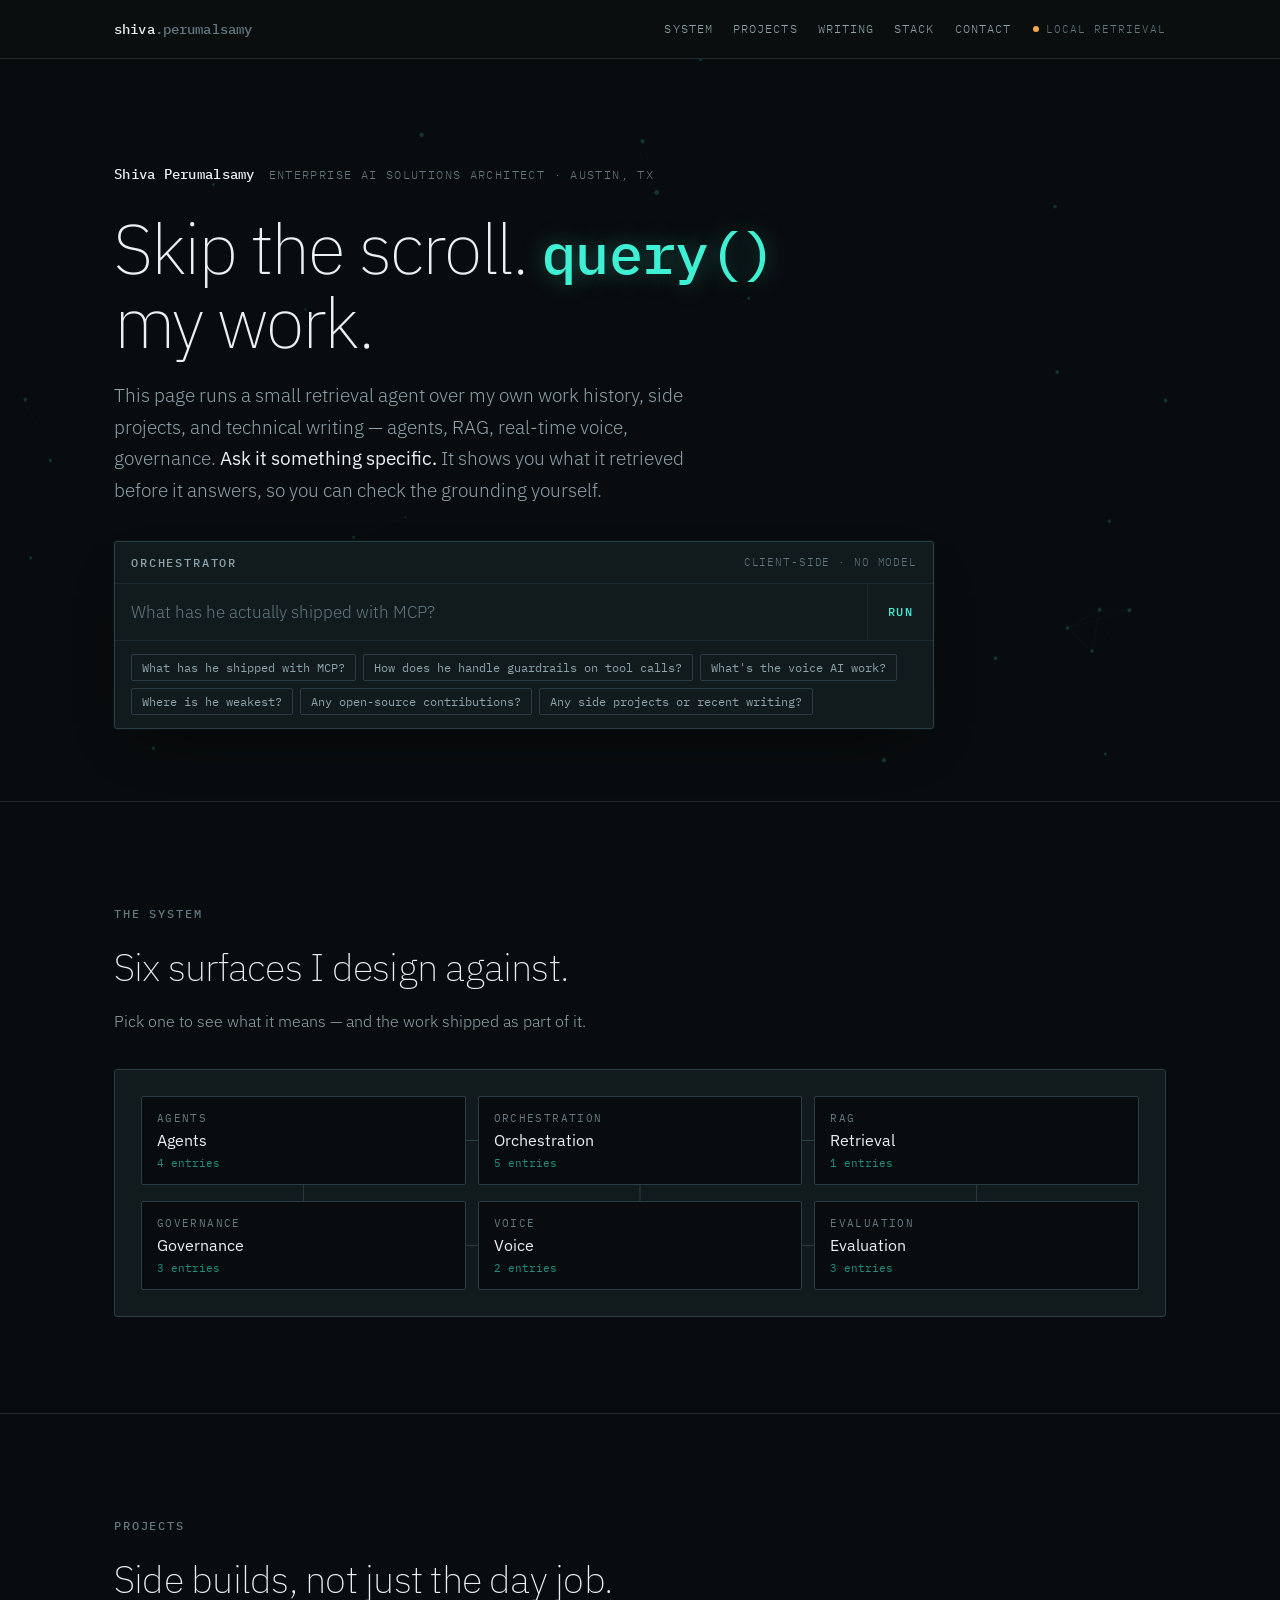
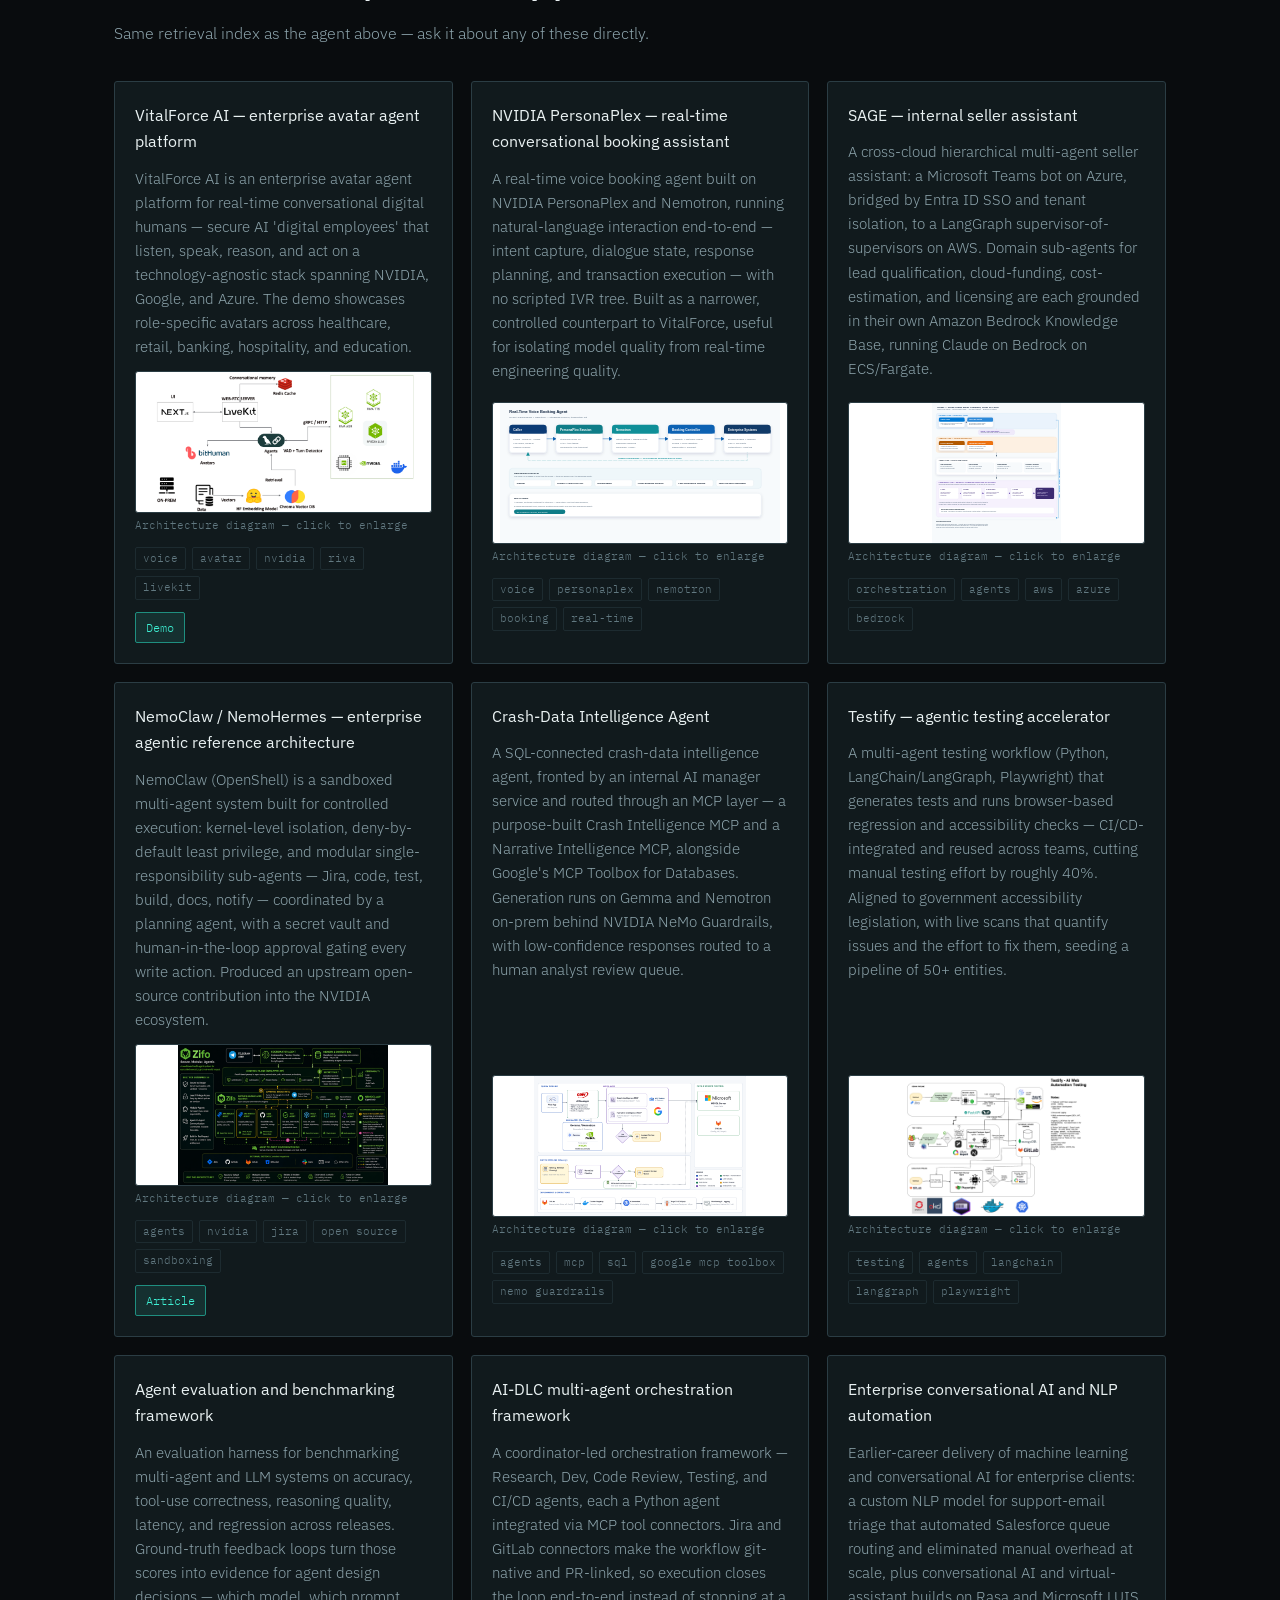
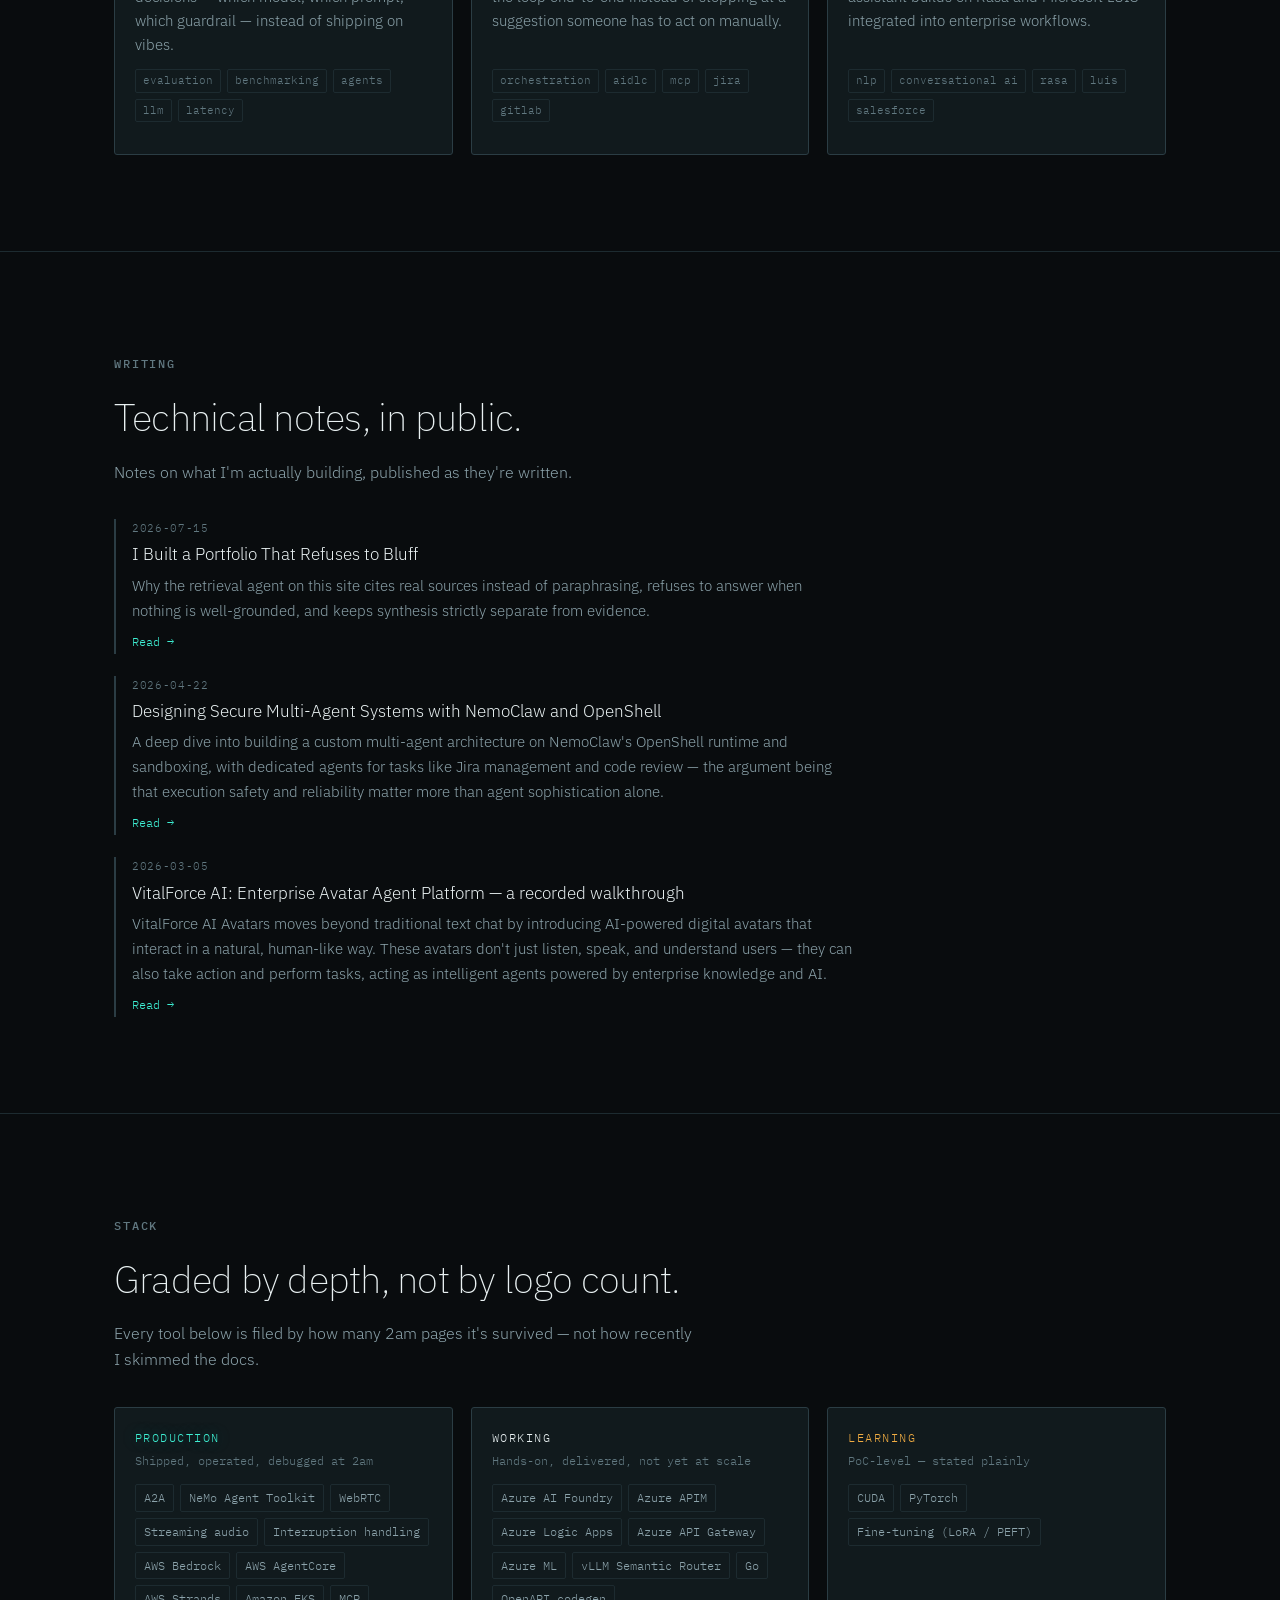
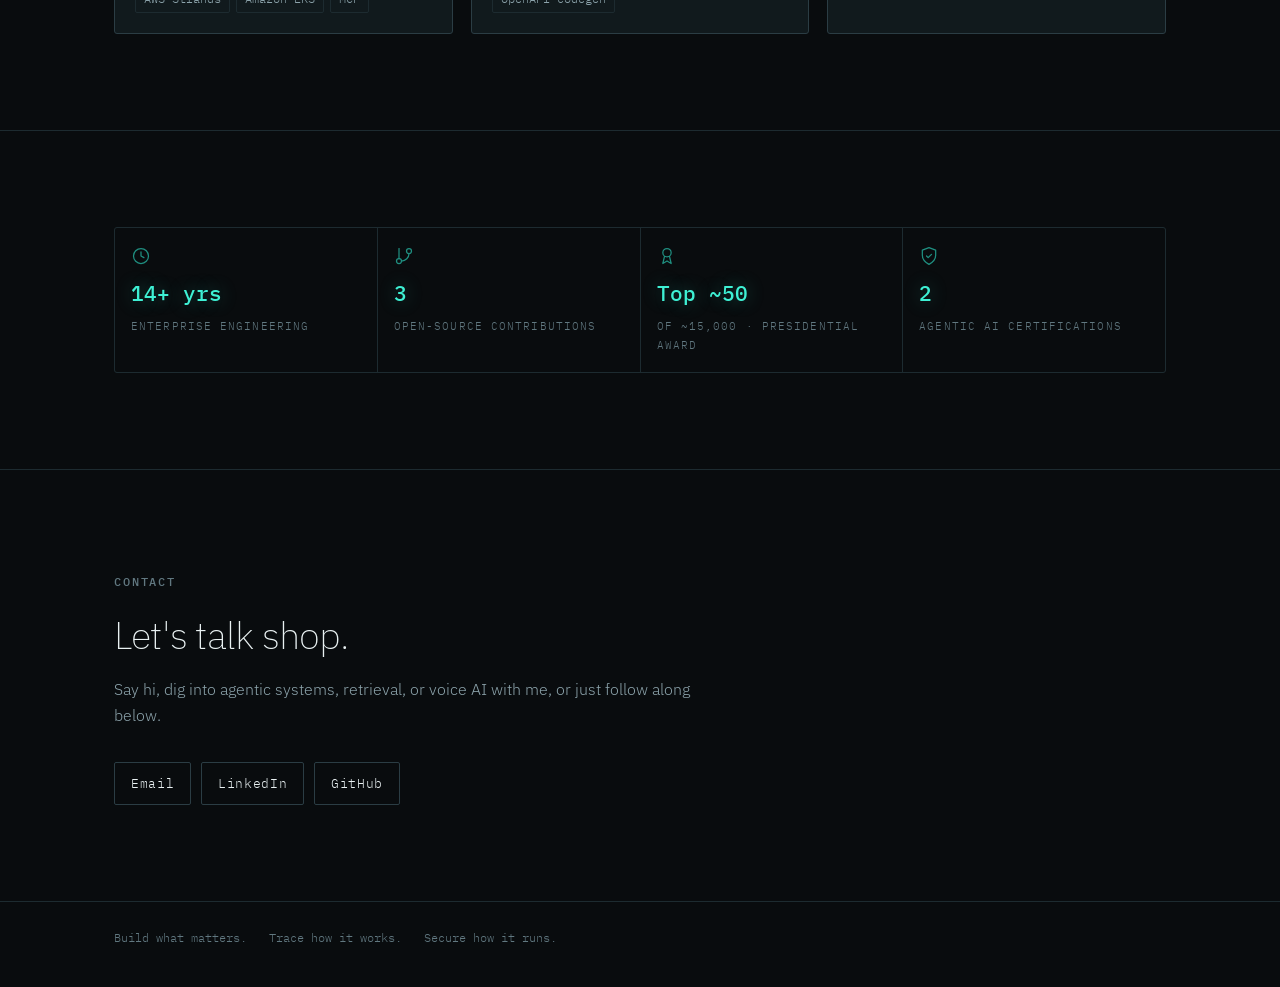
==== commit 1bdcaeba: "Remove ForgeIQ entry from project descriptions for clarity and focus on key contributions." ====
--- a/index.html
+++ b/index.html
@@ -536,9 +536,6 @@
 {"id":"nemoclaw","node":"agents","title":"NemoClaw / NemoHermes — enterprise agentic reference architecture","tags":["agents","jira","nvidia","nemo","open source","pr","upstream","agentic","toolkit","sandboxing","governance","security"],
 "text":"Designed and built NemoClaw, later migrated to NemoHermes — an enterprise agentic reference architecture on NVIDIA's secure agentic framework, Jira-connected, with scoped tool access, sandboxed execution, and governance controls built in rather than bolted on. The work produced an upstream open-source contribution into the NVIDIA ecosystem, which matters more than the demo did — it means the agent patterns survived contact with someone else's codebase and review standards. Also written up as a technical post on secure multi-agent execution."},
 
-{"id":"forgeiq","node":"orchestration","title":"ForgeIQ — AI-driven SDLC accelerator","tags":["forgeiq","sdlc","gtm","product","sama","testify","onix","strategy","positioning","competitive","partner enablement"],
-"text":"ForgeIQ is an AI-driven SDLC accelerator at CDW. I worked the partner-facing side: GTM strategy, customer-facing deck refinement for technical and executive audiences, and competitive positioning against Kiro.dev, GitHub Copilot Workspace, Cognition Devin, Cursor, and AWS Q Developer, alongside UX review. Components include SAMA for assessment, Testify for testing, and Onix for the operate stage. The recurring lesson was that an SDLC accelerator is sold on the operate stage, not the generate stage — which meant translating deep technical differentiation into terms a non-technical executive buyer would act on."},
-
 {"id":"spec-driven","node":"orchestration","title":"Spec-driven development with Claude Code","tags":["claude code","spec-driven","skills","hooks","delivery","teams","aidlc","developer productivity","adoption"],
 "text":"Introduced spec-driven development with Claude Code — skills and hooks — across delivery teams. The adoption problem was never the tooling; it was getting engineers to write the spec before the prompt. Related industry framing: AIDLC, the AI-driven development lifecycle, which I treat as an emerging generic term rather than any vendor's property."},
 
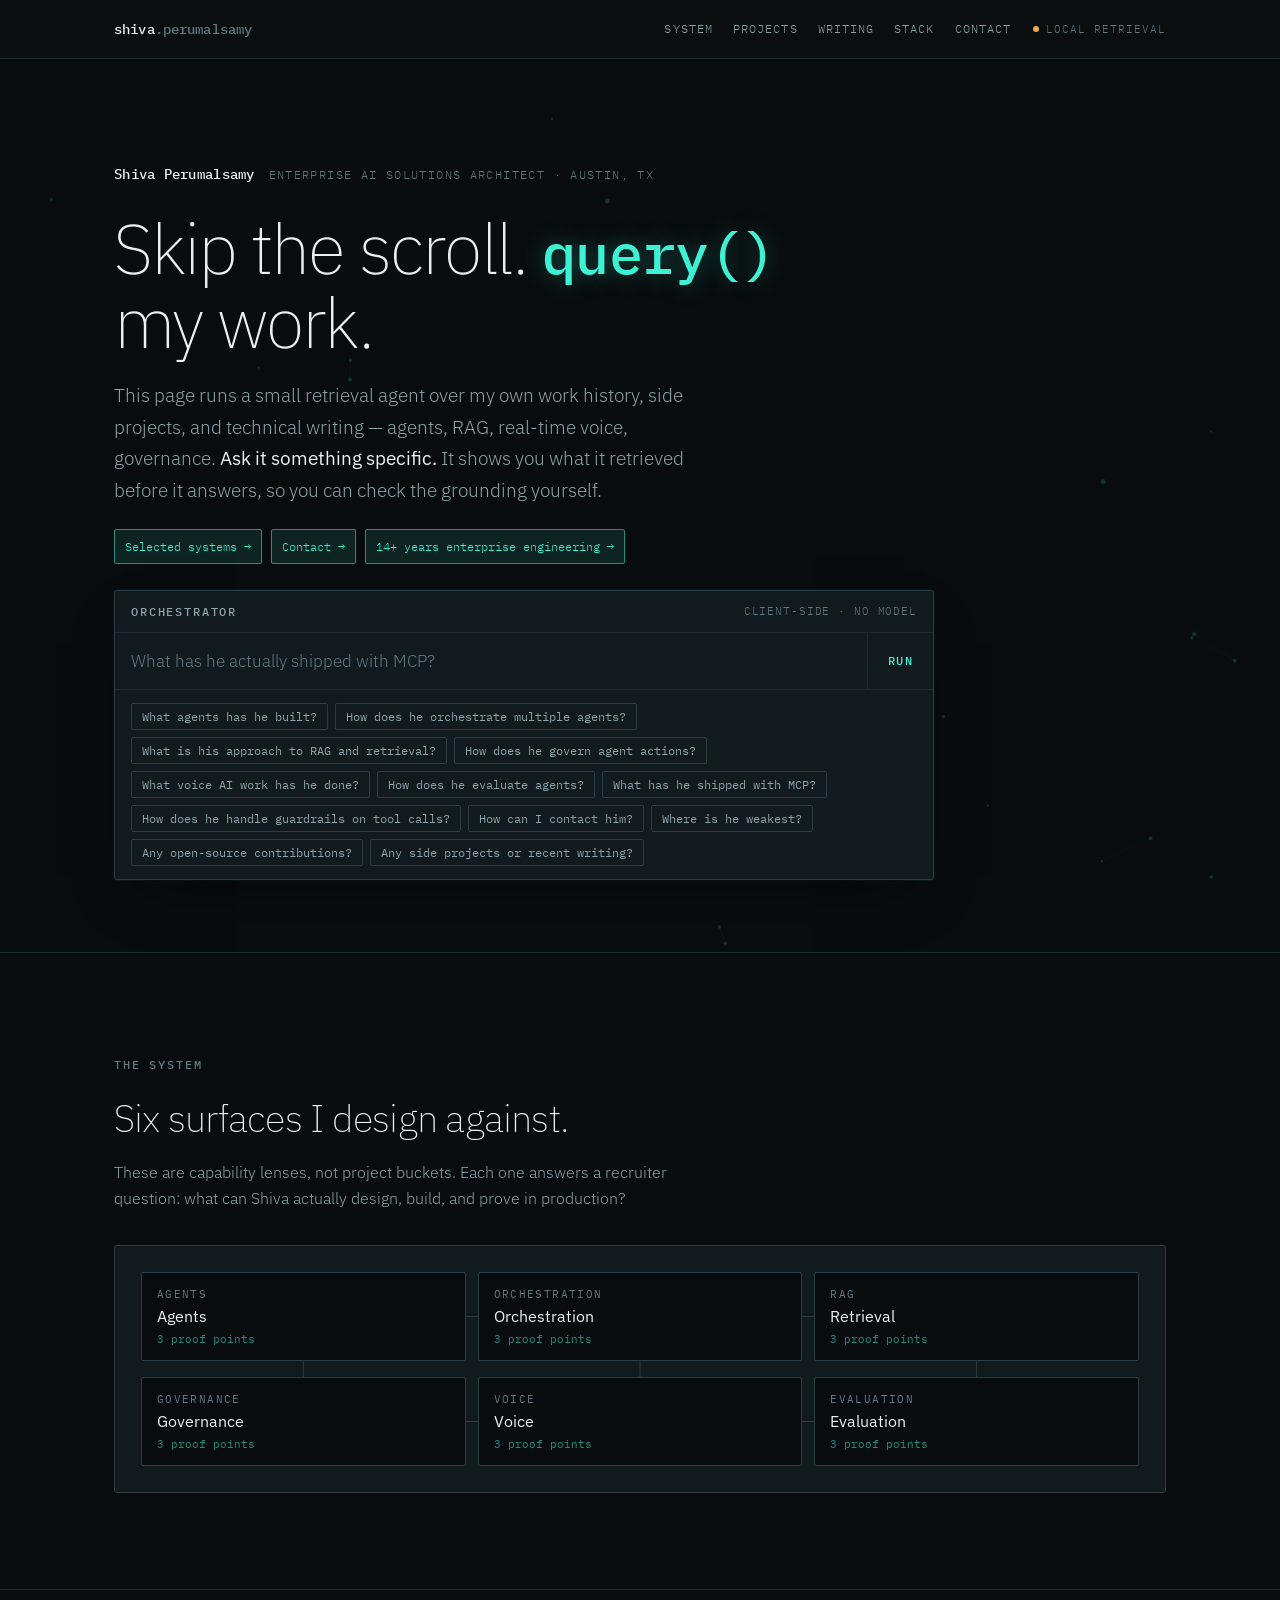
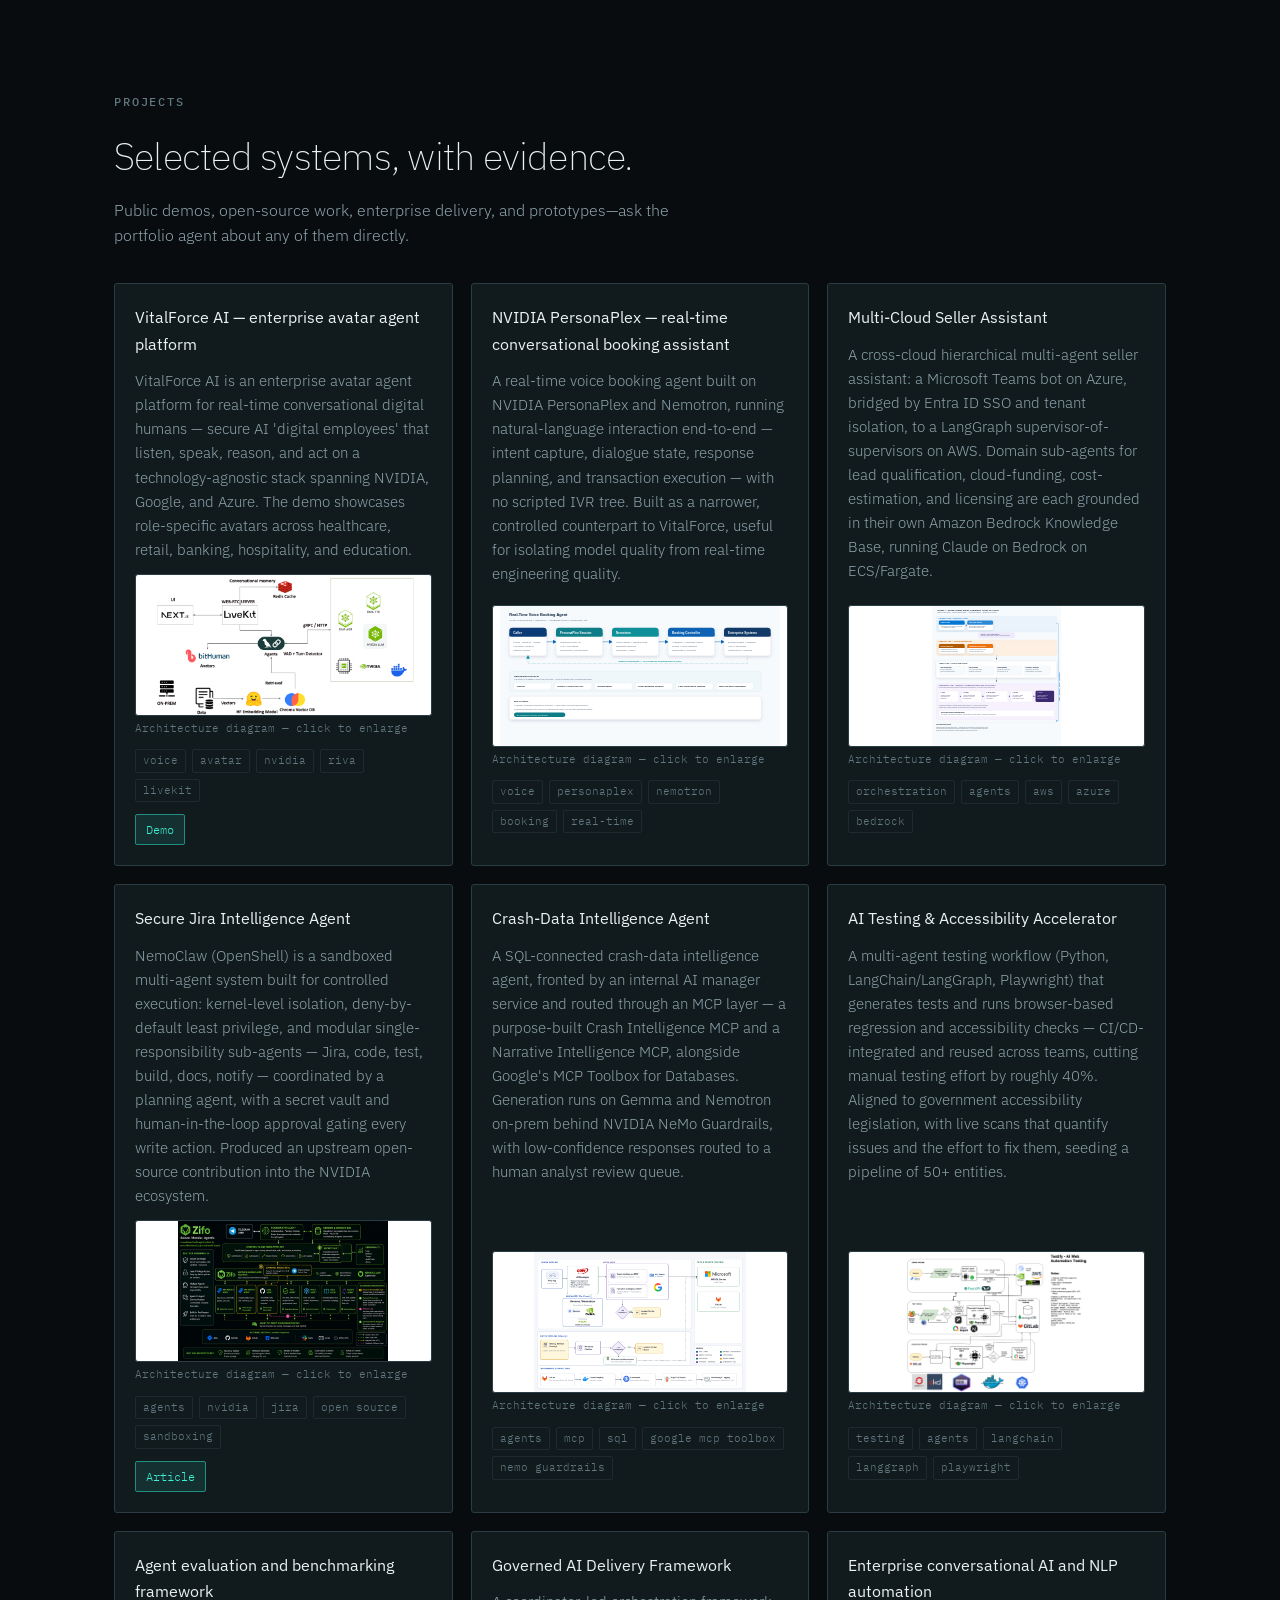
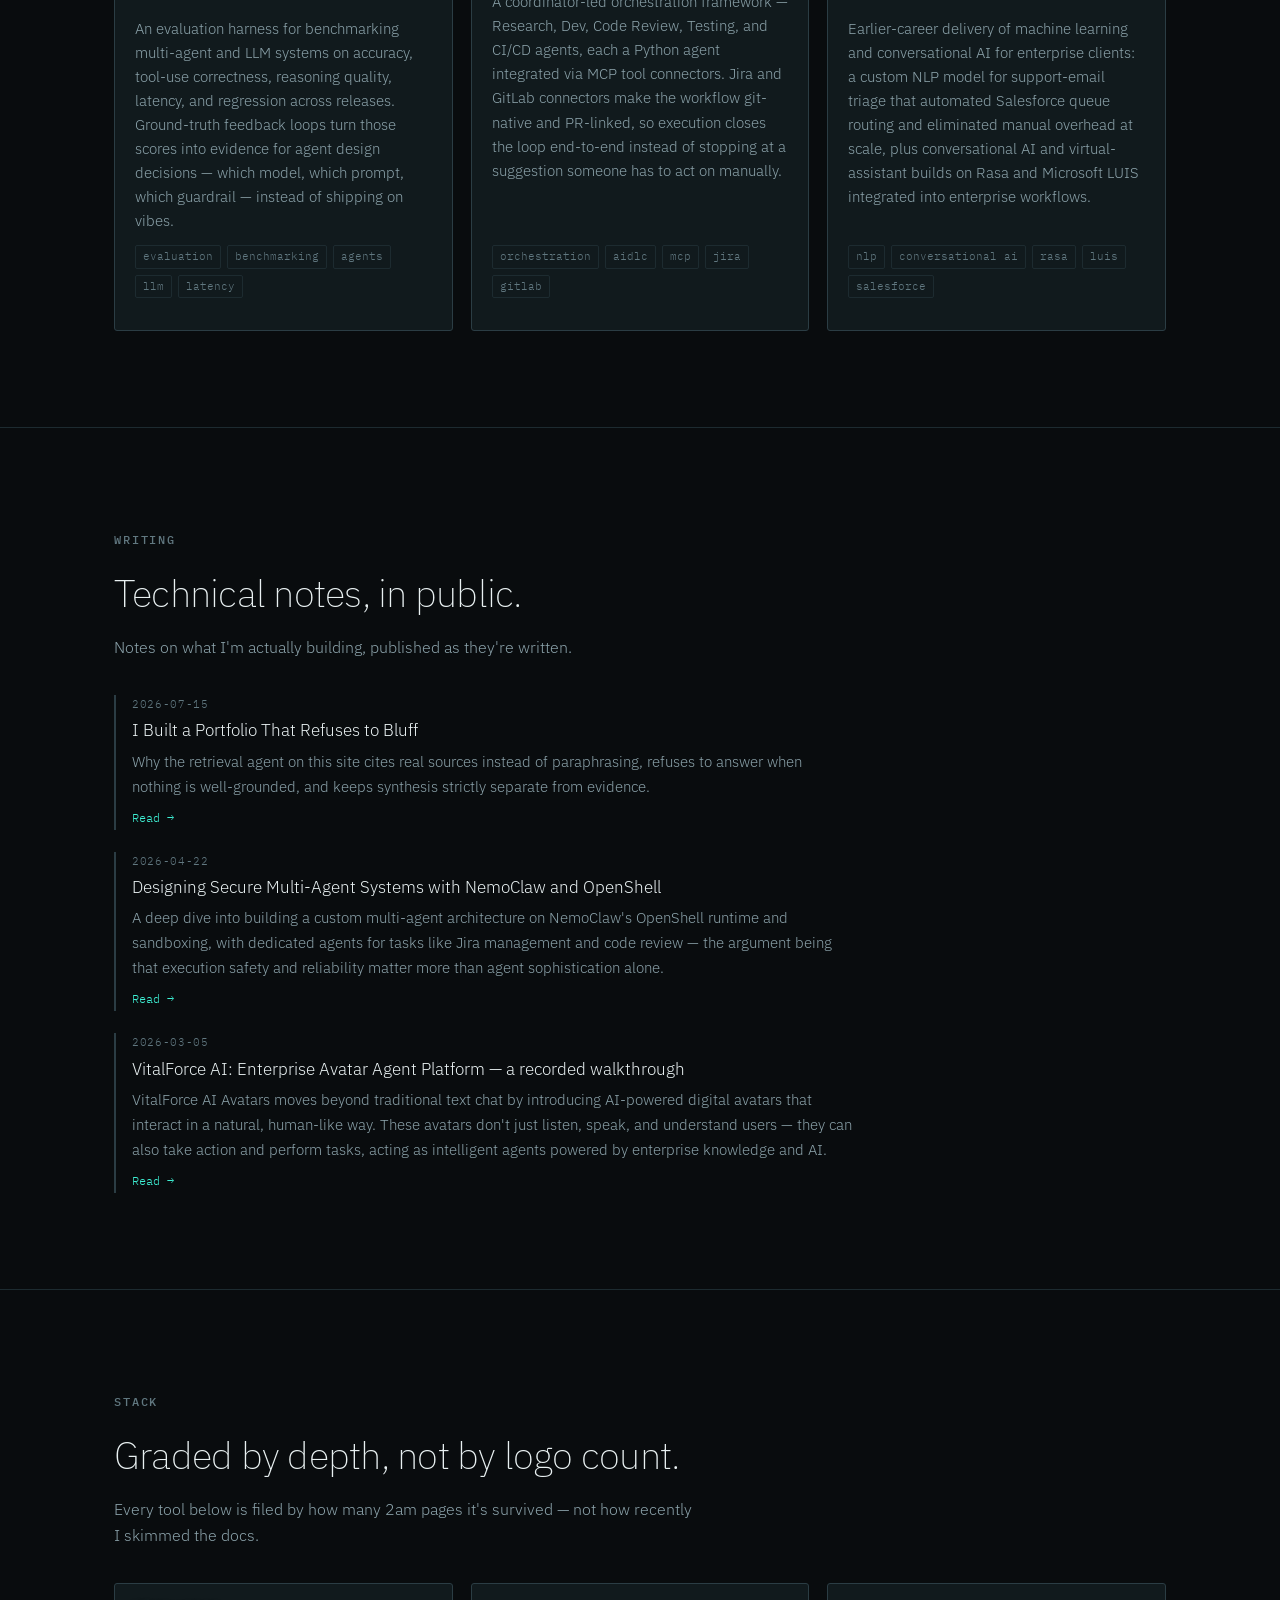
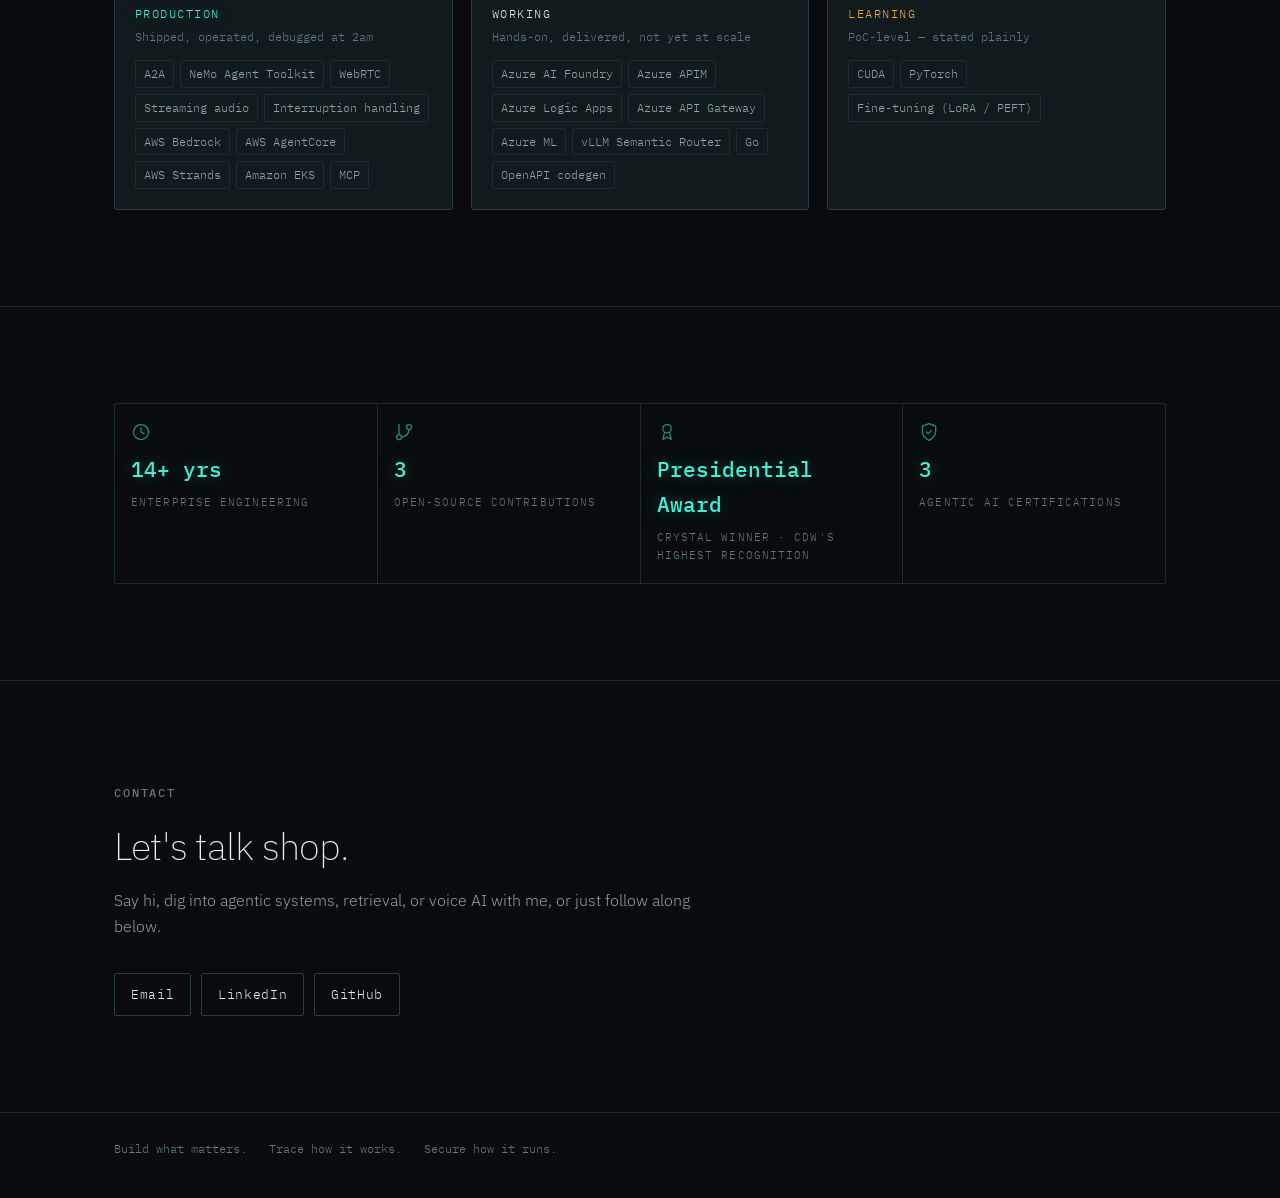
==== commit ccea7a95: "enhanced ux" ====
--- a/index.html
+++ b/index.html
@@ -5,6 +5,16 @@
 <meta name="viewport" content="width=device-width, initial-scale=1">
 <title>Shiva Perumalsamy — Enterprise AI Solutions Architect</title>
 <meta name="description" content="Agentic systems, retrieval, real-time voice AI, side projects, and technical writing. Ask this page a question — it retrieves before it answers.">
+<link rel="canonical" href="https://shivap.me/">
+<meta property="og:type" content="website">
+<meta property="og:title" content="Shiva Perumalsamy — Enterprise AI Systems">
+<meta property="og:description" content="Agents, orchestration, retrieval, governance, voice, and evaluation—grounded in real delivery work.">
+<meta property="og:url" content="https://shivap.me/">
+<meta property="og:image" content="https://shivap.me/img/og-card.png">
+<meta name="twitter:card" content="summary_large_image">
+<meta name="twitter:title" content="Shiva Perumalsamy — Enterprise AI Systems">
+<meta name="twitter:description" content="Agents, orchestration, retrieval, governance, voice, and evaluation.">
+<meta name="twitter:image" content="https://shivap.me/img/og-card.png">
 <link rel="preconnect" href="https://fonts.googleapis.com">
 <link rel="preconnect" href="https://fonts.gstatic.com" crossorigin>
 <link href="https://fonts.googleapis.com/css2?family=IBM+Plex+Mono:wght@400;500;600&family=IBM+Plex+Sans:wght@200;300;400;500;600&display=swap" rel="stylesheet">
@@ -117,6 +127,8 @@
 }
 .lede{font-size:clamp(16px,1.8vw,19px);color:var(--muted);max-width:56ch;margin:0 0 34px;font-weight:300}
 .lede strong{color:var(--text);font-weight:400}
+.hero-cta{display:flex;flex-wrap:wrap;gap:9px;margin:-12px 0 26px}
+.hero-cta a{font-family:var(--mono);font-size:11.5px;color:var(--signal);text-decoration:none;border:1px solid var(--signal-dim);border-radius:2px;padding:7px 10px;background:var(--signal-ghost)}
 
 /* ============================================================
    ORCHESTRATOR
@@ -184,6 +196,15 @@
 .answer p{margin:0 0 11px;font-size:16px;line-height:1.7}
 .answer p:last-child{margin-bottom:0}
 .answer .src{font-family:var(--mono);font-size:11.5px;color:var(--muted-dim);margin-top:14px;padding-top:11px;border-top:1px solid var(--line-soft)}
+.answer-summary{color:var(--muted);font-size:14px;margin:0 0 14px}
+.evidence{display:grid;gap:8px;margin-top:14px}
+.evidence-card{display:block;width:100%;text-align:left;background:var(--ink);border:1px solid var(--line-soft);border-radius:2px;padding:12px 13px;color:var(--text);font:inherit;cursor:pointer;transition:border-color .18s,background .18s}
+.evidence-card:hover{border-color:var(--signal-dim);background:var(--signal-ghost)}
+.evidence-meta{display:flex;align-items:center;gap:8px;font-family:var(--mono);font-size:10.5px;letter-spacing:.1em;text-transform:uppercase;color:var(--signal-dim)}
+.evidence-title{font-size:15px;font-weight:400;margin-top:4px}
+.evidence-copy{font-family:var(--mono);font-size:11.5px;line-height:1.55;color:var(--muted);margin-top:4px}
+.evidence-card .cite{margin-left:auto}
+.answer .src{display:flex;align-items:center;gap:7px;flex-wrap:wrap}
 
 /* ============================================================
    SECTIONS
@@ -221,6 +242,7 @@
 .detail-list{display:grid;gap:11px}
 .item{border-left:2px solid var(--line);padding-left:14px}
 .item .t{font-size:15.5px;color:var(--text)}
+.item .hook{font-size:13.5px;color:var(--signal);margin-top:3px}
 .item .d{font-family:var(--mono);font-size:12px;color:var(--muted);margin-top:3px}
 .item .demo-link{
   position:relative;display:inline-block;margin-top:8px;
@@ -354,6 +376,7 @@
     <h1>Skip the scroll. <span class="op">query()</span> my work.</h1>
 
     <p class="lede">This page runs a small retrieval agent over my own work history, side projects, and technical writing — agents, RAG, real-time voice, governance. <strong>Ask it something specific.</strong> It shows you what it retrieved before it answers, so you can check the grounding yourself.</p>
+    <div class="hero-cta"><a href="#projects">Selected systems →</a><a href="#contact">Contact →</a><a href="#about">14+ years enterprise engineering →</a></div>
 
     <section class="orch" aria-label="Ask about my work">
       <div class="orch-bar">
@@ -399,7 +422,7 @@
     <div class="sec-head">
       <span class="eyebrow">The system</span>
       <h2>Six surfaces I design against.</h2>
-      <p>Pick one to see what it means — and the work shipped as part of it.</p>
+      <p>These are capability lenses, not project buckets. Each one answers a recruiter question: what can Shiva actually design, build, and prove in production?</p>
     </div>
 
     <div class="map">
@@ -414,8 +437,8 @@
   <div class="wrap">
     <div class="sec-head">
       <span class="eyebrow">Projects</span>
-      <h2>Side builds, not just the day job.</h2>
-      <p>Same retrieval index as the agent above — ask it about any of these directly.</p>
+      <h2>Selected systems, with evidence.</h2>
+      <p>Public demos, open-source work, enterprise delivery, and prototypes—ask the portfolio agent about any of them directly.</p>
     </div>
     <div class="projects" id="projectsGrid"></div>
   </div>
@@ -459,7 +482,7 @@
   </div>
 </section>
 
-<section class="sec">
+<section class="sec" id="about">
   <div class="wrap">
     <div class="facts">
       <div class="fact">
@@ -472,11 +495,11 @@
       </div>
       <div class="fact">
         <svg viewBox="0 0 24 24" fill="none" stroke="currentColor" stroke-width="1.5" stroke-linecap="round" stroke-linejoin="round" aria-hidden="true"><circle cx="12" cy="8" r="5"/><path d="M9 12.5 7 21l5-3 5 3-2-8.5"/></svg>
-        <div class="v">Top ~50</div><div class="k">of ~15,000 · Presidential Award</div>
+        <div class="v">Presidential Award</div><div class="k">Crystal Winner · CDW's highest recognition</div>
       </div>
       <div class="fact">
         <svg viewBox="0 0 24 24" fill="none" stroke="currentColor" stroke-width="1.5" stroke-linecap="round" stroke-linejoin="round" aria-hidden="true"><path d="M12 2 4 5v6c0 5 3.5 8.5 8 11 4.5-2.5 8-6 8-11V5l-8-3Z"/><path d="M9 12l2 2 4-4"/></svg>
-        <div class="v">2</div><div class="k">Agentic AI certifications</div>
+        <div class="v">3</div><div class="k">Agentic AI certifications</div>
       </div>
     </div>
   </div>
@@ -524,95 +547,176 @@
      ============================================================ -->
 <script type="application/json" id="corpus">
 [
-{"id":"vitalforce","node":"voice","title":"VitalForce AI — real-time multimodal voice agent","tags":["voice","livekit","pipecat","riva","nemo","metahuman","bithuman","unreal","gtc","latency","interruption","barge-in","webrtc","streaming","stt","tts"],
-"text":"VitalForce AI is a real-time multimodal voice agent demoed live on stage at NVIDIA GTC 2026. Stack: LiveKit and Pipecat for transport and orchestration, NVIDIA Riva and NeMo for speech, BitHuman and Unreal Engine MetaHuman for the embodied avatar. The hard parts were the ones that always are in live voice: interruption and barge-in handling, streaming audio under WebRTC, and holding end-to-end latency low enough that turn-taking feels human rather than transactional.","demo":"https://vimeo.com/1176717334/9f3973f9a3"},
-
-{"id":"booking-agent","node":"voice","title":"Conversational booking agent","tags":["voice","personaplex","nemotron","booking","real-time","nvidia"],
-"text":"A real-time voice booking agent built on NVIDIA PersonaPlex and Nemotron, handling natural-language interaction from intent capture through transaction completion. Narrower in scope than VitalForce, and useful as a control — it isolates how much of the perceived quality in a voice agent comes from the model versus the turn-taking and latency engineering around it."},
-
-{"id":"litellm-guardrails","node":"governance","title":"NeMo Guardrails inside a LiteLLM Gateway","tags":["governance","guardrails","nemo","litellm","mcp","tool call","validation","mediation","policy","enforcement","security"],
-"text":"Integrated NVIDIA NeMo Guardrails into a LiteLLM gateway as a mediation and enforcement layer, specifically for validating MCP tool calls. Flow is LiteLLM to NeMo Guardrails to the model, so policy sits in the request path rather than beside it. The design point: an agent that can call tools needs enforcement at the call boundary, not a prompt asking it to behave."},
-
-{"id":"nemoclaw","node":"agents","title":"NemoClaw / NemoHermes — enterprise agentic reference architecture","tags":["agents","jira","nvidia","nemo","open source","pr","upstream","agentic","toolkit","sandboxing","governance","security"],
-"text":"Designed and built NemoClaw, later migrated to NemoHermes — an enterprise agentic reference architecture on NVIDIA's secure agentic framework, Jira-connected, with scoped tool access, sandboxed execution, and governance controls built in rather than bolted on. The work produced an upstream open-source contribution into the NVIDIA ecosystem, which matters more than the demo did — it means the agent patterns survived contact with someone else's codebase and review standards. Also written up as a technical post on secure multi-agent execution."},
-
-{"id":"spec-driven","node":"orchestration","title":"Spec-driven development with Claude Code","tags":["claude code","spec-driven","skills","hooks","delivery","teams","aidlc","developer productivity","adoption"],
-"text":"Introduced spec-driven development with Claude Code — skills and hooks — across delivery teams. The adoption problem was never the tooling; it was getting engineers to write the spec before the prompt. Related industry framing: AIDLC, the AI-driven development lifecycle, which I treat as an emerging generic term rather than any vendor's property."},
-
-{"id":"mcp","node":"agents","title":"MCP and A2A in practice","tags":["mcp","model context protocol","a2a","agent to agent","tools","interop","protocol","tool call"],
-"text":"Production experience with A2A and the NeMo Agent Toolkit, and hands-on MCP work in two directions: exposing enterprise systems as MCP tools, and governing what agents are allowed to do with them via guardrail mediation on tool calls. The interesting failure mode in multi-agent systems is not a bad model response — it is an agent confidently calling the wrong tool with well-formed arguments."},
-
-{"id":"aws","node":"agents","title":"AWS agentic stack","tags":["aws","bedrock","agentcore","strands","eks","kubernetes","production","cloud"],
-"text":"Production-level work with AWS Bedrock, AWS AgentCore, AWS Strands, and Amazon EKS. This is the cloud stack I would default to for a new agentic build today, mostly because the operational story around agents there is further along than the alternatives."},
-
-{"id":"azure","node":"agents","title":"Azure AI stack","tags":["azure","ai foundry","apim","logic apps","api gateway","azure ml","vllm","semantic router","routing"],
-"text":"Working, hands-on level with Azure AI Foundry, Azure APIM, Logic Apps, API Gateway, and Azure ML, plus vLLM Semantic Router for LLM traffic routing. Solid delivery experience — a step below the AWS depth, and I say so rather than flattening both into one stack list."},
-
-{"id":"gpu-learning","node":"evaluation","title":"Where I'm still learning","tags":["cuda","pytorch","fine-tuning","lora","peft","learning","honest","limitations","gaps"],
-"text":"CUDA, PyTorch, and fine-tuning with LoRA and PEFT are PoC-level for me, not production. I list them in a separate tier deliberately. In an architecture role the cost of overstating model-training depth is high and shows up fast, usually in the first technical screen."},
-
-{"id":"gov-rfp","node":"governance","title":"Public-sector AI procurement","tags":["rfp","municipal","permitting","procurement","public sector","government","evaluation","proposal"],
-"text":"Evaluated an AI-powered permitting and plan-review assistant RFP for a large municipal government. Public-sector AI procurement is where the governance conversation stops being theoretical — evaluators ask how the system fails, who is accountable for the failure, and what the audit trail looks like, well before they ask what model it uses."},
-
-{"id":"courts","node":"rag","title":"Court systems and records search","tags":["courts","utah","montana","records","search","freemium","billing","rag","retrieval","pagination","large result sets"],
-"text":"Analyzed an AI assistant RFP for the Montana court system and positioned relevant prior Utah Courts experience in client-facing responses. Related build: a court records search application with a freemium and billing boundary designed around large result sets — the retrieval problem and the pricing problem turned out to be the same problem, since where you draw the result-set boundary is simultaneously a relevance decision and a revenue decision."},
-
-{"id":"municipal-rfp","node":"governance","title":"Municipal fiber ISP RFP analysis","tags":["rfp","fiber","isp","municipal","analysis"],
-"text":"Analyzed a municipal fiber ISP RFP and helped position relevant prior experience. Useful range: not every architecture problem in consulting is an AI problem, and being able to read a procurement document properly is its own skill."},
-
-{"id":"distributed","node":"orchestration","title":"Bulk PDF generation — race condition","tags":["distributed systems","redis","atomic counter","rabbitmq","aggregator","informix","row locking","race condition","concurrency","backend"],
-"text":"Distributed systems design for a bulk PDF generation race condition: a Redis atomic counter for completion tracking, a RabbitMQ aggregator pattern for fan-in, and Informix row locking at the data layer. Predates the agentic work and still informs it — an agent fanning out tool calls is a distributed system with worse error messages."},
-
-{"id":"a11y","node":"evaluation","title":"Accessibility and WCAG 2.1 AA","tags":["accessibility","wcag","a11y","formio","forms","schema","json","testing","compliance"],
-"text":"Accessibility and WCAG 2.1 AA testing for FormIO-generated forms, including schema restructuring and JSON delivery. Accessibility is the clearest example of a requirement that has to be designed into the schema; retrofitting it at the render layer is where projects lose their quarter."},
-
-{"id":"healthnow","node":"orchestration","title":"HealthNow — design-first API backend","tags":["go","golang","openapi","swagger","codegen","angular","design-first","api","backend"],
-"text":"HealthNow backend built in Go with a design-first OpenAPI/Swagger codegen workflow integrated with an Angular frontend. Design-first is the same discipline as spec-driven development with AI tooling, arrived at years earlier — write the contract, generate the edges, keep humans arguing about the interface rather than the implementation."},
-
-{"id":"sage","node":"orchestration","title":"SAGE — internal seller assistant","tags":["aws","azure","bedrock","langgraph","orchestration","rag","teams","entra id"],
-"text":"SAGE is a cross-cloud seller assistant: a Microsoft Teams bot on Azure, bridged by Entra ID SSO and tenant isolation, fronts a LangGraph supervisor-of-supervisors on AWS that routes lead qualification, cloud-funding, cost-estimation, and licensing questions to sub-agents grounded in Amazon Bedrock Knowledge Bases."},
-
-{"id":"role","node":"orchestration","title":"Current role and recognition","tags":["cdw","sirius","role","consultant","architect","award","presidential","crystal","austin","experience","gtm","mentoring"],
-"text":"AI Managing Consultant Engineer and Enterprise AI Solutions Architect at CDW (formerly Sirius), based in Austin, Texas, with 14+ years across enterprise software and production AI systems. The role spans agentic AI architecture, client-facing engagements, internal product strategy and GTM, plus direct 1:1 mentoring of junior architects and engineers on agentic system design and delivery practices. Received CDW's Presidential Award (Crystal Winner, 2025) — roughly the top 50 of about 15,000 employees."},
-
-{"id":"creds","node":"evaluation","title":"Certifications and education","tags":["certification","anthropic","claude","certified architect","nvidia","agentic ai","ut austin","pgp","education","credentials"],
-"text":"Anthropic Claude Certified Architect (2026) and NVIDIA Certified Professional, Agentic AI (2026). Post Graduate Program in AI/ML from the University of Texas at Austin. Earlier career includes WebSphere Commerce delivery and about a year of hands-on native Android/Java development between 2012 and 2015; React Native and Flutter exposure was at a leadership level rather than hands-on."},
-
-{"id":"proj-vitalforce","kind":"project","node":"voice","title":"VitalForce AI — enterprise avatar agent platform","tags":["voice","avatar","nvidia","riva","livekit","rag","healthcare","retail","banking"],
-"text":"VitalForce AI is an enterprise avatar agent platform for real-time conversational digital humans — secure AI 'digital employees' that listen, speak, reason, and act on a technology-agnostic stack spanning NVIDIA, Google, and Azure. The demo showcases role-specific avatars across healthcare, retail, banking, hospitality, and education.","repo":"","demo":"https://vimeo.com/1176717334/9f3973f9a3","diagram":"img/vital-force.png"},
-
-{"id":"proj-personaplex","kind":"project","node":"voice","title":"NVIDIA PersonaPlex — real-time conversational booking assistant","tags":["voice","personaplex","nemotron","booking","real-time","nvidia","observability"],
-"text":"A real-time voice booking agent built on NVIDIA PersonaPlex and Nemotron, running natural-language interaction end-to-end — intent capture, dialogue state, response planning, and transaction execution — with no scripted IVR tree. Built as a narrower, controlled counterpart to VitalForce, useful for isolating model quality from real-time engineering quality.","repo":"","demo":"","diagram":"img/personaplex-architecture.svg"},
-
-{"id":"proj-sage","kind":"project","node":"orchestration","title":"SAGE — internal seller assistant","tags":["orchestration","agents","aws","azure","bedrock","langgraph","teams","entra id","cross-cloud"],
-"text":"A cross-cloud hierarchical multi-agent seller assistant: a Microsoft Teams bot on Azure, bridged by Entra ID SSO and tenant isolation, to a LangGraph supervisor-of-supervisors on AWS. Domain sub-agents for lead qualification, cloud-funding, cost-estimation, and licensing are each grounded in their own Amazon Bedrock Knowledge Base, running Claude on Bedrock on ECS/Fargate.","repo":"","demo":"","diagram":"img/sage-architecture.svg"},
-
-{"id":"proj-nemoclaw","kind":"project","node":"agents","title":"NemoClaw / NemoHermes — enterprise agentic reference architecture","tags":["agents","nvidia","jira","open source","sandboxing","landlock","secret vault","observability","hitl","governance","security"],
-"text":"NemoClaw (OpenShell) is a sandboxed multi-agent system built for controlled execution: kernel-level isolation, deny-by-default least privilege, and modular single-responsibility sub-agents — Jira, code, test, build, docs, notify — coordinated by a planning agent, with a secret vault and human-in-the-loop approval gating every write action. Produced an upstream open-source contribution into the NVIDIA ecosystem.","repo":"","demo":"","article":"https://www.linkedin.com/pulse/designing-secure-multi-agent-systems-nemoclaw-sivanandham-perumalsamy-mxm3c","diagram":"img/nemo-agent.png"},
-
-{"id":"proj-crash-intel","kind":"project","node":"agents","title":"Crash-Data Intelligence Agent","tags":["agents","mcp","sql","google mcp toolbox","nemo guardrails","classification","sentiment","trend detection"],
-"text":"A SQL-connected crash-data intelligence agent, fronted by an internal AI manager service and routed through an MCP layer — a purpose-built Crash Intelligence MCP and a Narrative Intelligence MCP, alongside Google's MCP Toolbox for Databases. Generation runs on Gemma and Nemotron on-prem behind NVIDIA NeMo Guardrails, with low-confidence responses routed to a human analyst review queue.","repo":"","demo":"","diagram":"img/crash-intelligent.png"},
-
-{"id":"proj-testify","kind":"project","node":"evaluation","title":"Testify — agentic testing accelerator","tags":["testing","agents","langchain","langgraph","playwright","accessibility","ci/cd"],
-"text":"A multi-agent testing workflow (Python, LangChain/LangGraph, Playwright) that generates tests and runs browser-based regression and accessibility checks — CI/CD-integrated and reused across teams, cutting manual testing effort by roughly 40%. Aligned to government accessibility legislation, with live scans that quantify issues and the effort to fix them, seeding a pipeline of 50+ entities.","repo":"","demo":"","diagram":"img/Testify-Architecture.png"},
-
-{"id":"proj-agent-eval","kind":"project","node":"evaluation","title":"Agent evaluation and benchmarking framework","tags":["evaluation","benchmarking","agents","llm","latency","regression"],
-"text":"An evaluation harness for benchmarking multi-agent and LLM systems on accuracy, tool-use correctness, reasoning quality, latency, and regression across releases. Ground-truth feedback loops turn those scores into evidence for agent design decisions — which model, which prompt, which guardrail — instead of shipping on vibes.","repo":"","demo":""},
-
-{"id":"proj-aidlc","kind":"project","node":"orchestration","title":"AI-DLC multi-agent orchestration framework","tags":["orchestration","aidlc","mcp","jira","gitlab","ci/cd","python"],
-"text":"A coordinator-led orchestration framework — Research, Dev, Code Review, Testing, and CI/CD agents, each a Python agent integrated via MCP tool connectors. Jira and GitLab connectors make the workflow git-native and PR-linked, so execution closes the loop end-to-end instead of stopping at a suggestion someone has to act on manually.","repo":"","demo":""},
-
-{"id":"proj-nlp-automation","kind":"project","node":"agents","title":"Enterprise conversational AI and NLP automation","tags":["nlp","conversational ai","rasa","luis","salesforce","automation"],
-"text":"Earlier-career delivery of machine learning and conversational AI for enterprise clients: a custom NLP model for support-email triage that automated Salesforce queue routing and eliminated manual overhead at scale, plus conversational AI and virtual-assistant builds on Rasa and Microsoft LUIS integrated into enterprise workflows.","repo":"","demo":""},
-
-{"id":"post-1","kind":"post","node":"rag","title":"I Built a Portfolio That Refuses to Bluff","date":"2026-07-15","tags":["blog","rag","retrieval","citations","grounding"],
-"text":"Why the retrieval agent on this site cites real sources instead of paraphrasing, refuses to answer when nothing is well-grounded, and keeps synthesis strictly separate from evidence.","url":"blog/grounding-a-portfolio.html"},
-
-{"id":"post-nemoclaw-security","kind":"post","node":"agents","title":"Designing Secure Multi-Agent Systems with NemoClaw and OpenShell","date":"2026-04-22","tags":["blog","nemoclaw","openshell","security","sandboxing","multi-agent","agents"],
-"text":"A deep dive into building a custom multi-agent architecture on NemoClaw's OpenShell runtime and sandboxing, with dedicated agents for tasks like Jira management and code review — the argument being that execution safety and reliability matter more than agent sophistication alone.","url":"https://www.linkedin.com/pulse/designing-secure-multi-agent-systems-nemoclaw-sivanandham-perumalsamy-mxm3c/"},
-
-{"id":"post-vitalforce-demo","kind":"post","node":"voice","title":"VitalForce AI: Enterprise Avatar Agent Platform — a recorded walkthrough","date":"2026-03-05","tags":["blog","voice","vitalforce","demo","avatar","metahuman"],
-"text":"VitalForce AI Avatars moves beyond traditional text chat by introducing AI-powered digital avatars that interact in a natural, human-like way. These avatars don't just listen, speak, and understand users — they can also take action and perform tasks, acting as intelligent agents powered by enterprise knowledge and AI.","url":"https://vimeo.com/1176717334/9f3973f9a3"}
+{"id":"nav-contact","kind":"navigation","node":"navigation","href":"#contact","title":"Contact Shiva","tags":["contact","email","email address","reach","reach out","connect","linkedin","github","hire","talk"],
+"text":"To contact Shiva, use the Email, LinkedIn, or GitHub links in the Contact section. He is available to talk about enterprise AI systems, agents, retrieval, governance, voice AI, and evaluation."},
+
+{"id":"nav-projects","kind":"navigation","node":"navigation","href":"#projects","title":"Selected projects and demos","tags":["projects","side projects","builds","demos","portfolio","work","showcase"],
+"text":"The Projects section contains selected builds, architecture diagrams, demos, and public technical deep dives. It is the fastest way to browse project-level evidence."},
+
+{"id":"nav-writing","kind":"navigation","node":"navigation","href":"#blog","title":"Technical writing","tags":["writing","blog","posts","articles","technical notes","recent writing","published"],
+"text":"The Writing section contains public technical notes and articles about grounded retrieval, secure multi-agent systems, and real-time voice AI."},
+
+{"id":"nav-stack","kind":"navigation","node":"navigation","href":"#stack","title":"Technology stack and depth","tags":["stack","skills","tools","technologies","experience","production","working","learning","strongest"],
+"text":"The Stack section grades technology depth honestly: production systems operated in practice, working hands-on experience, and clearly labeled learning or PoC-level areas."},
+
+{"id":"nav-background","kind":"navigation","node":"navigation","href":"#about","title":"Background and credentials","tags":["background","experience","career","years","credentials","certifications","education","award","about"],
+"text":"Shiva is an Enterprise AI Solutions Architect with 14+ years of enterprise engineering experience, agentic AI certifications, and a public portfolio of delivery work and technical writing."},
+
+{"id":"open-source","node":"agents","title":"Three open-source contributions","tags":["open source","opensource","contributions","nvidia","nemoclaw","nemohermes","labs oo agents","idea contributor"],
+"text":"Three public NVIDIA ecosystem contributions: NemoClaw/NemoHermes; code contributions to NVIDIA-NeMo/labs-OO-Agents; and an idea contribution to NemoClaw. Each is public evidence that the work survived collaboration and review outside a private delivery environment."},
+
+{"id":"delivery-metrics","node":"evaluation","title":"Measured delivery outcomes","tags":["metrics","outcomes","latency","25 seconds","12 seconds","40 percent","qa","testing","improvement"],
+"text":"Measured outcomes include reducing multi-agent p95 response time from roughly 25 seconds to 12 seconds through parallel orchestration, and cutting manual QA effort by roughly 40% through reusable automated regression and accessibility testing."},
+
+{"id": "vitalforce", "node": "voice", "title": "VitalForce AI — real-time multimodal voice agent", "tags": ["voice", "livekit", "pipecat", "riva", "nemo", "metahuman", "bithuman", "unreal", "gtc", "latency", "interruption", "barge-in", "webrtc", "streaming", "stt", "tts"], "demo": "https://vimeo.com/1176717334/9f3973f9a3",
+"text": "An embodied voice agent is judged on turn-taking before it is judged on answers, which decides where the engineering effort goes. VitalForce AI, demoed live on stage at NVIDIA GTC 2026, runs LiveKit and Pipecat for transport and orchestration, NVIDIA Riva and NeMo for speech, and a lightweight avatar layer for presence. The hard parts were the ones that are always hard in live voice: interruption and barge-in, streaming audio under WebRTC, and holding end-to-end latency low enough that turn-taking feels human rather than transactional."},
+
+{"id": "booking-agent", "node": "voice", "title": "Conversational booking agent", "tags": ["voice", "personaplex", "nemotron", "booking", "real-time", "nvidia"],
+"text": "A narrower voice build is useful as a control: it isolates how much of the perceived quality comes from the model versus the turn-taking and latency engineering around it. This one runs on NVIDIA PersonaPlex and Nemotron, carrying natural-language interaction from intent capture through to a completed transaction, with the conversation layer deliberately kept separate from the system that commits the booking."},
+
+{"id": "litellm-guardrails", "node": "governance", "title": "Policy in the request path, not beside it", "tags": ["governance", "guardrails", "nemo", "litellm", "mcp", "tool call", "validation", "mediation", "policy", "enforcement", "security"],
+"text": "An agent that can call tools needs enforcement at the call boundary, not a prompt asking it to behave. That means putting policy in the request path: NeMo Guardrails wired into a LiteLLM gateway as a mediation layer, so MCP tool calls are validated on the way through rather than audited afterwards. Gateway to guardrails to model — the order is the design."},
+
+{"id": "nemoclaw", "node": "agents", "title": "NemoClaw / NemoHermes — governance built into the runtime, not bolted on", "tags": ["agents", "jira", "nvidia", "nemo", "open source", "pr", "upstream", "agentic", "toolkit", "sandboxing", "governance", "security"],
+"text": "Governance that an enterprise will accept has to sit in the runtime, not in the prompt. NemoClaw — later migrated to NemoHermes — is the reference architecture I built for that on NVIDIA's secure agentic framework: scoped tool access, sandboxed execution, and deny-by-default controls as properties of the runtime rather than instructions to the model. It produced an upstream open-source contribution into the NVIDIA ecosystem, which matters more than the demo did — the patterns survived contact with someone else's codebase and review standards."},
+
+{"id": "agent-governed-data", "node": "agents", "title": "Governed natural-language access to structured data", "tags": ["agents", "mcp", "sql", "governed tools", "tool design", "least privilege", "hitl", "structured data", "natural language", "guardrails", "on-prem"],
+"text": "A natural-language interface over a large relational dataset for people who do not write SQL, built as a small set of governed tools rather than model-generated SQL. Generated SQL against a production database is three problems at once — security exposure, unbounded query latency, and result sets far larger than anyone asked for — so the questions users actually ask get mapped onto explicit, bounded operations instead. Low-confidence answers route to a human review queue rather than being returned."},
+
+{"id": "agent-intake", "node": "agents", "title": "Guided intake agent for plain-language requests", "tags": ["agents", "rag", "intake", "hybrid retrieval", "self-service", "public sector", "structured output", "conversational"],
+"text": "A guided intake agent for a public-service context: someone describes their situation in ordinary words, the agent identifies the correct structured document, explains the process, collects what the document requires, and hands it back populated. The hard part was retrieval, not conversation — everyday language does not match formal document titles, and keyword or synonym matching only narrows the gap. The fix was changing what gets indexed rather than swapping the embedding model."},
+
+{"id": "agent-docintel", "node": "agents", "title": "Document-intelligence agent over technical drawings", "tags": ["agents", "multimodal", "document intelligence", "ocr", "drawings", "extraction", "grounding", "citation", "engineering"],
+"text": "A retrieval agent over technical specifications and engineering drawings, where plain text extraction returns every keyword on a sheet and none of the spatial relationships that give those keywords meaning. Ingestion is ranked by source fidelity — structured object data first, coordinate-aware vector text next, OCR and vision only as fallback — and answers cite back to the source sheet. Symbols run on a separate path from text retrieval entirely, because a drawing symbol carries meaning with no text attached to it."},
+
+{"id": "agent-crosscloud", "node": "agents", "title": "Cross-cloud assistant with specialist sub-agents", "tags": ["agents", "orchestration", "multi-agent", "supervisor", "hierarchical", "cross-cloud", "knowledge base", "routing", "latency"],
+"text": "An internal assistant that puts three cloud domains behind one conversation, with a supervisor routing each question to the specialist sub-agent that owns it, each grounded in its own knowledge base. Hierarchical delegation is the easy part to draw and the hard part to make fast — the work is in fanning the specialists out concurrently rather than in sequence, so one slow domain does not hold the whole answer hostage."},
+
+{"id": "spec-driven", "node": "orchestration", "title": "Spec before prompt, contract before code", "tags": ["claude code", "spec-driven", "skills", "hooks", "delivery", "teams", "aidlc", "developer productivity", "adoption", "openapi", "design-first", "go"], "kind": "about",
+"text": "Write the contract before the code, and the spec before the prompt. Spec-driven development with Claude Code — skills and hooks — rolled out across delivery teams, where the adoption problem was never the tooling but getting engineers to specify first. It is the same discipline as the design-first OpenAPI codegen workflow behind an earlier Go backend: generate the edges from the contract, and keep the argument on the interface rather than the implementation."},
+
+{"id": "mcp", "node": "agents", "title": "Exposing systems as tools, and governing what agents do with them", "tags": ["mcp", "model context protocol", "a2a", "agent to agent", "tools", "interop", "protocol", "tool call"],
+"text": "MCP work runs in two directions: turning enterprise systems into tools an agent can call, and constraining what the agent is allowed to do with them through guardrail mediation at the call boundary. Production experience with A2A and the NeMo Agent Toolkit alongside it. The interesting failure in a multi-agent system is never a bad model response — it is an agent confidently calling the wrong tool with well-formed arguments."},
+
+{"id": "gpu-learning", "node": "evaluation", "title": "Where I'm still learning", "tags": ["cuda", "pytorch", "fine-tuning", "lora", "peft", "learning", "honest", "limitations", "gaps"], "kind": "about",
+"text": "CUDA, PyTorch, and fine-tuning with LoRA and PEFT are PoC-level for me, not production. I list them in a separate tier deliberately. In an architecture role the cost of overstating model-training depth is high and shows up fast, usually in the first technical screen."},
+
+{"id": "gov-rfp", "node": "governance", "title": "Procurement asks how it fails before it asks what model it uses", "tags": ["governance", "procurement", "public sector", "rfp", "evaluation", "accountability", "audit trail", "failure modes", "permitting"],
+"text": "Public-sector AI procurement is where the governance conversation stops being theoretical. Evaluators want to know how the system fails, who is accountable when it does, and what the audit trail looks like — all of that well before anyone asks which model is behind it. Designing the failure story first is what makes the rest of the answer credible."},
+
+{"id": "courts", "node": "rag", "title": "The result-set boundary is a pricing decision too", "tags": ["rag", "retrieval", "pagination", "large result sets", "search", "freemium", "billing", "product", "relevance", "records"],
+"text": "On a records search product with a freemium boundary, the retrieval problem and the pricing problem turned out to be the same problem: where you cut off the result set is simultaneously a relevance decision and a revenue decision. Tuning either one in isolation moves the other. It is the clearest case I have worked on of retrieval design being a product decision rather than an engineering one."},
+
+{"id": "municipal-rfp", "node": "governance", "title": "Municipal fiber ISP RFP analysis", "tags": ["rfp", "fiber", "isp", "municipal", "analysis"], "kind": "about",
+"text": "Analyzed a municipal fiber ISP RFP and helped position relevant prior experience. Useful range: not every architecture problem in consulting is an AI problem, and being able to read a procurement document properly is its own skill."},
+
+{"id": "distributed", "node": "orchestration", "title": "Fan-out is easy, fan-in is the hard half", "tags": ["distributed systems", "redis", "atomic counter", "rabbitmq", "aggregator", "row locking", "race condition", "concurrency", "completion tracking", "fan-in"],
+"text": "Fanning work out is easy; knowing when every branch has finished is the part that breaks. A Redis atomic counter for completion tracking, a RabbitMQ aggregator for fan-in, and row locking at the data layer solved it for bulk document generation. An agent fanning out tool calls is the same distributed system with worse error messages."},
+
+{"id": "a11y", "node": "evaluation", "title": "Accessibility as a measurable gate, not a retrofit", "tags": ["accessibility", "wcag", "a11y", "schema", "forms", "json", "testing", "compliance", "regression", "remediation"],
+"text": "Accessibility fails when it is treated as a rendering concern discovered at the end. The conformance rules have to be designed into the schema — for generated forms that meant restructuring the schema and its JSON delivery rather than patching the render layer. Measured continuously it behaves like any other regression signal; retrofitted late, it is where projects lose their quarter."},
+
+{"id": "role", "node": "orchestration", "title": "Current role and recognition", "tags": ["cdw", "sirius", "role", "consultant", "architect", "award", "presidential", "crystal", "austin", "experience", "gtm", "mentoring"], "kind": "about",
+"text": "AI Managing Consultant Engineer and Enterprise AI Solutions Architect at CDW (formerly Sirius), based in Austin, Texas, with 14+ years across enterprise software and production AI systems. The role spans agentic AI architecture, client-facing engagements, internal product strategy and GTM, plus direct 1:1 mentoring of junior architects and engineers on agentic system design and delivery practices. Received CDW's Presidential Award as a Crystal Winner in 2025, the company's highest recognition."},
+
+{"id": "creds", "node": "evaluation", "title": "Certifications and education", "tags": ["certification", "anthropic", "claude", "certified architect", "nvidia", "agentic ai", "ut austin", "pgp", "education", "credentials"], "kind": "about",
+"text": "Anthropic Claude Certified Architect (2026) and NVIDIA Certified Professional, Agentic AI (2026). Post Graduate Program in AI/ML from the University of Texas at Austin. Earlier career includes WebSphere Commerce delivery and about a year of hands-on native Android/Java development between 2012 and 2015; React Native and Flutter exposure was at a leadership level rather than hands-on."},
+
+{"id": "orch-parallel", "node": "orchestration", "title": "Parallel fan-out over sequential delegation", "tags": ["orchestration", "latency", "tracing", "langgraph", "parallel", "supervisor", "multi-agent", "performance", "refactor"],
+"text": "A supervisor that calls its specialists one after another is the most common avoidable latency bug in multi-agent systems, and it hides well because every call looks fast on its own. Instrument the graph before optimising it, find the serial edge, then model the flow so those calls fan out concurrently — on one internal assistant that change alone took response time from roughly thirty seconds to twelve."},
+
+{"id": "orch-sdlc", "node": "orchestration", "title": "One agent per role, and the loop closes at the pull request", "tags": ["orchestration", "aidlc", "sdlc", "mcp", "ci/cd", "code review", "git", "brownfield", "modernization", "spec-driven", "coordinator"],
+"text": "Research, Development, Code Review, Testing, and CI/CD each run as their own agent under a coordinator, integrated through MCP tool connectors and wired into the issue tracker and git host so work lands as a pull request rather than a suggestion someone has to act on. What the coordinator decomposes against is a written specification, not a prompt — which is why spec-driven development had to land with the teams before the agents could. Brownfield is the real constraint: generating a new application from a requirement is the easy motion; understanding an existing repository, its dependencies, and years of accumulated behaviour is the one enterprises actually need."},
+
+{"id": "orch-boundary", "node": "orchestration", "title": "Probabilistic conversation, deterministic transaction", "tags": ["orchestration", "governance", "state management", "transactions", "read write separation", "hitl", "architecture", "booking"],
+"text": "In any agent that can commit a real action, the probabilistic layer and the transaction layer stay apart, and reads stay separate from writes. Search and retrieval run freely; committing requires a validated selection and an explicit confirmation. The model proposes the action and never holds authority over the system of record, which is usually what carries the design through security review."},
+
+{"id": "orch-unit-cost", "node": "orchestration", "title": "Unit cost is an architecture constraint, not a line item", "tags": ["orchestration", "cost", "finops", "pipeline", "extraction", "estimation", "unit economics", "data lake", "anomaly detection"],
+"text": "Managed extraction prices per page, and page count is the variable nobody validates during discovery — which is how a pilot lands at twice its estimate. The durable design is hybrid: deterministic parsing for formats that are known and stable, model-based extraction reserved for what genuinely needs it. I now validate the variables that drive cost and scale, not only the ones that drive correctness."},
+
+{"id": "rag-representation", "node": "rag", "title": "Representation beats retriever tuning", "tags": ["rag", "retrieval", "embeddings", "representation", "chunking", "bm25", "indexing", "relevance"],
+"text": "When retrieval underperforms, the instinct is to change the embedding model or the chunk size. More often the indexed text simply does not resemble the language people search in — a formal title says what something is called, not when you would need it. Writing a short plain-language description for each item and indexing that alongside the original metadata has moved accuracy further than any retriever swap I have tried."},
+
+{"id": "rag-hybrid", "node": "rag", "title": "Hybrid retrieval, and where each half earns its place", "tags": ["rag", "hybrid retrieval", "bm25", "semantic search", "reranking", "citation", "grounding", "metadata"],
+"text": "Semantic search over descriptive text, keyword matching over identifiers and metadata, combined rather than chosen between. Semantic handles the way people describe a situation; keyword handles the exact names, codes, and numbers that embeddings blur together. Reranking sits on top of both, and every answer carries a citation back to its source."},
+
+{"id": "rag-multimodal", "node": "rag", "title": "Multimodal ingestion, ranked by source fidelity", "tags": ["rag", "multimodal", "ocr", "extraction", "document intelligence", "template", "canonical schema", "ingestion", "drawings"],
+"text": "Not every document deserves the same extraction technique. Structured object data is more reliable than inferring the same fact from a rendered page, coordinate-aware vector text beats flat text extraction, and OCR or vision is the fallback rather than the default. Where layouts vary, detecting the template family first and normalising the extracted fields into one canonical schema is what makes downstream retrieval consistent."},
+
+{"id": "rag-limits", "node": "rag", "title": "Knowing when the context does not exist", "tags": ["rag", "grounding", "refusal", "relevance", "threshold", "hallucination", "honesty", "retrieval"],
+"text": "The failure mode that costs the most trust is a confident answer assembled from weakly related chunks. A relevance floor and an explicit refusal path are cheaper than any amount of prompt engineering asking the model to be careful. This page runs that rule on itself and shows you the retrieval scores, so you can check the grounding rather than take it on faith."},
+
+{"id": "gov-zero-trust", "node": "governance", "title": "Zero trust at the tool-call boundary", "tags": ["governance", "zero trust", "least privilege", "sandboxing", "deny by default", "secrets", "multi-agent", "security", "isolation"],
+"text": "Enterprises are not hesitant about agents because of model quality. They are hesitant about handing an autonomous process credentials to production. The controls that answer that are structural rather than prompt-level: deny-by-default tool scope, sandboxed execution, isolation between agents, a secret store the agent cannot read out of, and governed agent-to-agent communication."},
+
+{"id": "gov-hitl", "node": "governance", "title": "Human approval on the write path", "tags": ["governance", "hitl", "approval", "review queue", "security review", "policy", "write path", "confidence", "audit"],
+"text": "Reads and writes deserve different rules. Retrieval and analysis can run unattended; anything that changes a system of record passes through an approval gate, and low-confidence output routes to a human queue instead of being returned. Approval flows are also what gets an agent through security review — usually the real gate on production, not accuracy."},
+
+{"id": "gov-regulated", "node": "governance", "title": "What actually blocks production in regulated environments", "tags": ["governance", "regulated", "public sector", "data sovereignty", "self-hosted", "compliance", "procurement", "accessibility", "security review"],
+"text": "In public-sector and regulated delivery the binding constraint is rarely model capability. It is security review, data sovereignty and self-hosted deployment requirements, accessibility compliance, and procurement timelines. Designing for those from the first architecture conversation is the difference between a pilot that demos well and a system that ships."},
+
+{"id": "voice-latency", "node": "voice", "title": "Latency budget is the product", "tags": ["voice", "latency", "webrtc", "streaming", "barge-in", "interruption", "turn taking", "realtime", "livekit"],
+"text": "In live voice, what users judge is not answer quality but whether turn-taking feels human. That makes the engineering budget the actual product surface — streaming audio under WebRTC, interruption and barge-in handling, time to first audible response. It is why a voice demo can fail with the better model behind it."},
+
+{"id": "voice-fullduplex", "node": "voice", "title": "Full-duplex versus the pipeline", "tags": ["voice", "full duplex", "speech to speech", "stt", "tts", "interruption", "architecture", "turn taking"],
+"text": "The conventional stack is sequential: speech to text, model, text to speech. It works, but users cannot interrupt cleanly or correct themselves mid-response, and the interaction stays rigid. Full-duplex speech-to-speech models make interruption and self-correction native, and they change the design problem — the transcript you used to orchestrate against is no longer sitting in the middle of the flow."},
+
+{"id": "voice-grounding", "node": "voice", "title": "Grounding a speech model that has no retrieval", "tags": ["voice", "rag", "grounding", "asr", "parallel", "vector database", "hybrid prompting", "enterprise knowledge"],
+"text": "Full-duplex speech models generally carry no native retrieval, so grounding runs as a parallel path: a separate ASR stream feeding a vector query and a reasoning model, folded back into the conversation as context. The conversational layer stays responsive while the grounded answer arrives on its own timeline."},
+
+{"id": "voice-fidelity", "node": "voice", "title": "Fidelity is negotiable, the date is not", "tags": ["voice", "avatar", "tradeoff", "delivery", "scope", "demo", "rendering", "schedule"],
+"text": "With an embodied avatar there is always a higher-fidelity option one step away, and it always costs schedule. When the deadline is an external event, I would rather ship a lighter-weight avatar and spend the time on real-time behaviour, because people judge the conversation and forgive the resolution. Trading visual fidelity for delivery certainty is a call worth making early and out loud."},
+
+{"id": "eval-method", "node": "evaluation", "title": "Golden datasets and deterministic evaluators", "tags": ["evaluation", "golden dataset", "deterministic", "llm as judge", "benchmarking", "faithfulness", "ragas", "deepeval", "langsmith"],
+"text": "Evaluation starts from the business outcome and a representative golden dataset, not a public leaderboard. Deterministic evaluators cover anything programmatically verifiable — was the expected tool chosen, were the parameters right, is the output valid — and LLM-as-a-judge is reserved for semantic dimensions like faithfulness, relevance, and helpfulness. Benchmarking compares models; evaluation measures your application. Conflating the two is how teams ship on vibes."},
+
+{"id": "eval-trajectory", "node": "evaluation", "title": "Score the trajectory, not just the answer", "tags": ["evaluation", "trajectory", "tool selection", "tool parameters", "goal success", "agent behavior", "safety", "observability"],
+"text": "A correct-looking final response can come from a wrong path, and in an agentic system the path is what breaks in production. Goal success rate, tool selection accuracy, and tool parameter accuracy get measured alongside response quality and safety, because the interesting failure is not a bad answer — it is an agent confidently calling the wrong tool with well-formed arguments."},
+
+{"id": "eval-ci", "node": "evaluation", "title": "Regression thresholds as a release gate", "tags": ["evaluation", "regression", "ci", "release gate", "drift", "tracing", "langfuse", "arize phoenix", "production"],
+"text": "Evaluation only matters if something fails when the score drops. Thresholds run in CI as a production-readiness gate, and sampled production traces feed real failures back into the dataset, so the suite gets harder over time instead of decaying into a number nobody reads."},
+
+{"id": "eval-automated-testing", "node": "evaluation", "title": "Automated regression and accessibility scanning", "tags": ["evaluation", "testing", "playwright", "regression", "accessibility", "wcag", "axe-core", "ci/cd", "automation", "remediation"],
+"text": "The same discipline applied to conventional software: test scenarios written in natural language, generated into executable browser tests, stored once validated, and triggered from the release pipeline so regression coverage stops scaling with QA headcount. The same execution engine scans rendered pages against accessibility rules and reports findings by severity and remediation effort, which turns a compliance conversation into an evidence-based one."},
+
+{"id": "proj-vitalforce", "kind": "project", "node": "voice", "title": "VitalForce AI — enterprise avatar agent platform", "tags": ["voice", "avatar", "nvidia", "riva", "livekit", "rag", "healthcare", "retail", "banking"], "repo": "", "demo": "https://vimeo.com/1176717334/9f3973f9a3", "diagram": "img/vital-force.png",
+"text": "VitalForce AI is an enterprise avatar agent platform for real-time conversational digital humans — secure AI 'digital employees' that listen, speak, reason, and act on a technology-agnostic stack spanning NVIDIA, Google, and Azure. The demo showcases role-specific avatars across healthcare, retail, banking, hospitality, and education."},
+
+{"id": "proj-personaplex", "kind": "project", "node": "voice", "title": "NVIDIA PersonaPlex — real-time conversational booking assistant", "tags": ["voice", "personaplex", "nemotron", "booking", "real-time", "nvidia", "observability"], "repo": "", "demo": "", "diagram": "img/personaplex-architecture.svg",
+"text": "A real-time voice booking agent built on NVIDIA PersonaPlex and Nemotron, running natural-language interaction end-to-end — intent capture, dialogue state, response planning, and transaction execution — with no scripted IVR tree. Built as a narrower, controlled counterpart to VitalForce, useful for isolating model quality from real-time engineering quality."},
+
+{"id": "proj-sage", "kind": "project", "node": "orchestration", "title": "Multi-Cloud Seller Assistant", "tags": ["orchestration", "agents", "aws", "azure", "bedrock", "langgraph", "teams", "entra id", "cross-cloud"], "repo": "", "demo": "", "diagram": "img/sage-architecture.svg",
+"text": "A cross-cloud hierarchical multi-agent seller assistant: a Microsoft Teams bot on Azure, bridged by Entra ID SSO and tenant isolation, to a LangGraph supervisor-of-supervisors on AWS. Domain sub-agents for lead qualification, cloud-funding, cost-estimation, and licensing are each grounded in their own Amazon Bedrock Knowledge Base, running Claude on Bedrock on ECS/Fargate."},
+
+{"id": "proj-nemoclaw", "kind": "project", "node": "agents", "title": "Secure Jira Intelligence Agent", "tags": ["agents", "nvidia", "jira", "open source", "sandboxing", "landlock", "secret vault", "observability", "hitl", "governance", "security"], "repo": "", "demo": "", "article": "https://www.linkedin.com/pulse/designing-secure-multi-agent-systems-nemoclaw-sivanandham-perumalsamy-mxm3c", "diagram": "img/nemo-agent.png",
+"text": "NemoClaw (OpenShell) is a sandboxed multi-agent system built for controlled execution: kernel-level isolation, deny-by-default least privilege, and modular single-responsibility sub-agents — Jira, code, test, build, docs, notify — coordinated by a planning agent, with a secret vault and human-in-the-loop approval gating every write action. Produced an upstream open-source contribution into the NVIDIA ecosystem."},
+
+{"id": "proj-crash-intel", "kind": "project", "node": "agents", "title": "Crash-Data Intelligence Agent", "tags": ["agents", "mcp", "sql", "google mcp toolbox", "nemo guardrails", "classification", "sentiment", "trend detection"], "repo": "", "demo": "", "diagram": "img/crash-intelligent.png",
+"text": "A SQL-connected crash-data intelligence agent, fronted by an internal AI manager service and routed through an MCP layer — a purpose-built Crash Intelligence MCP and a Narrative Intelligence MCP, alongside Google's MCP Toolbox for Databases. Generation runs on Gemma and Nemotron on-prem behind NVIDIA NeMo Guardrails, with low-confidence responses routed to a human analyst review queue."},
+
+{"id": "proj-testify", "kind": "project", "node": "evaluation", "title": "AI Testing & Accessibility Accelerator", "tags": ["testing", "agents", "langchain", "langgraph", "playwright", "accessibility", "ci/cd"], "repo": "", "demo": "", "diagram": "img/Testify-Architecture.png",
+"text": "A multi-agent testing workflow (Python, LangChain/LangGraph, Playwright) that generates tests and runs browser-based regression and accessibility checks — CI/CD-integrated and reused across teams, cutting manual testing effort by roughly 40%. Aligned to government accessibility legislation, with live scans that quantify issues and the effort to fix them, seeding a pipeline of 50+ entities."},
+
+{"id": "proj-agent-eval", "kind": "project", "node": "evaluation", "title": "Agent evaluation and benchmarking framework", "tags": ["evaluation", "benchmarking", "agents", "llm", "latency", "regression"], "repo": "", "demo": "",
+"text": "An evaluation harness for benchmarking multi-agent and LLM systems on accuracy, tool-use correctness, reasoning quality, latency, and regression across releases. Ground-truth feedback loops turn those scores into evidence for agent design decisions — which model, which prompt, which guardrail — instead of shipping on vibes."},
+
+{"id": "proj-aidlc", "kind": "project", "node": "orchestration", "title": "Governed AI Delivery Framework", "tags": ["orchestration", "aidlc", "mcp", "jira", "gitlab", "ci/cd", "python"], "repo": "", "demo": "",
+"text": "A coordinator-led orchestration framework — Research, Dev, Code Review, Testing, and CI/CD agents, each a Python agent integrated via MCP tool connectors. Jira and GitLab connectors make the workflow git-native and PR-linked, so execution closes the loop end-to-end instead of stopping at a suggestion someone has to act on manually."},
+
+{"id": "proj-nlp-automation", "kind": "project", "node": "agents", "title": "Enterprise conversational AI and NLP automation", "tags": ["nlp", "conversational ai", "rasa", "luis", "salesforce", "automation"], "repo": "", "demo": "",
+"text": "Earlier-career delivery of machine learning and conversational AI for enterprise clients: a custom NLP model for support-email triage that automated Salesforce queue routing and eliminated manual overhead at scale, plus conversational AI and virtual-assistant builds on Rasa and Microsoft LUIS integrated into enterprise workflows."},
+
+{"id": "post-1", "kind": "post", "node": "rag", "title": "I Built a Portfolio That Refuses to Bluff", "date": "2026-07-15", "tags": ["blog", "rag", "retrieval", "citations", "grounding"], "url": "blog/grounding-a-portfolio.html",
+"text": "Why the retrieval agent on this site cites real sources instead of paraphrasing, refuses to answer when nothing is well-grounded, and keeps synthesis strictly separate from evidence."},
+
+{"id": "post-nemoclaw-security", "kind": "post", "node": "agents", "title": "Designing Secure Multi-Agent Systems with NemoClaw and OpenShell", "date": "2026-04-22", "tags": ["blog", "nemoclaw", "openshell", "security", "sandboxing", "multi-agent", "agents"], "url": "https://www.linkedin.com/pulse/designing-secure-multi-agent-systems-nemoclaw-sivanandham-perumalsamy-mxm3c/",
+"text": "A deep dive into building a custom multi-agent architecture on NemoClaw's OpenShell runtime and sandboxing, with dedicated agents for tasks like Jira management and code review — the argument being that execution safety and reliability matter more than agent sophistication alone."},
+
+{"id": "post-vitalforce-demo", "kind": "post", "node": "voice", "title": "VitalForce AI: Enterprise Avatar Agent Platform — a recorded walkthrough", "date": "2026-03-05", "tags": ["blog", "voice", "vitalforce", "demo", "avatar", "metahuman"], "url": "https://vimeo.com/1176717334/9f3973f9a3",
+"text": "VitalForce AI Avatars moves beyond traditional text chat by introducing AI-powered digital avatars that interact in a natural, human-like way. These avatars don't just listen, speak, and understand users — they can also take action and perform tasks, acting as intelligent agents powered by enterprise knowledge and AI."},
+
+{"id": "agent-substrate", "node": "agents", "title": "Choosing the substrate: operations decide it, not model access", "tags": ["aws", "bedrock", "agentcore", "strands", "eks", "azure", "ai foundry", "apim", "logic apps", "azure ml", "vllm", "semantic router", "kubernetes", "platform", "deployment", "cloud"],
+"text": "Every cloud will sell you model access; what separates them for agents is the operational story — identity, tool permissions, traffic routing, and what you can see when a run goes wrong at 2am. I default to the AWS agent stack today (Bedrock, AgentCore, Strands, EKS) because that story is further along there, and I have Azure delivery experience at a genuinely lower depth (AI Foundry, APIM, Logic Apps, Azure ML, plus vLLM Semantic Router for LLM traffic). Grading those two honestly matters more than listing both — the gap shows up in the first technical screen."}
 ]
 </script>
 
@@ -633,12 +737,48 @@
 
 /* ---------- Nodes ---------- */
 const NODES = [
-  {k:'agents',        label:'Agents',        blurb:'Tool-using systems that take actions in enterprise environments — and the protocols that keep them interoperable.'},
-  {k:'orchestration', label:'Orchestration', blurb:'The layer that decides what runs, in what order, and what happens when a step fails.'},
-  {k:'rag',           label:'Retrieval',     blurb:'Getting the right context in front of the model, and knowing when the right context does not exist.'},
-  {k:'governance',    label:'Governance',    blurb:'Policy in the request path, not beside it. Enforcement at the tool-call boundary.'},
-  {k:'voice',         label:'Voice',         blurb:'Real-time multimodal agents where latency and turn-taking are the product.'},
-  {k:'evaluation',    label:'Evaluation',    blurb:'How you know it works — and how honestly you describe what it does not do yet.'}
+  {k:'agents', label:'Agents',
+   blurb:'Agents that move from response to responsibility. I build systems that reason over context, use tools, retain state, and complete bounded work.',
+   proofs:[
+     {title:'Secure Jira Intelligence Agent', hook:'intent → planning → tools → state → action → feedback', text:'A sandboxed agent that triages project activity, summarizes change, identifies priority work, and supports governed actions.'},
+     {title:'Conversational Filing Assistant', hook:'conversation + retrieval + workflow completion', text:'A public-facing assistant that maps everyday language to the right process, gathers required information, and prepares the workflow.'},
+     {title:'Voice Booking Agent', hook:'conversation + tools + state + transaction', text:'A real-time agent that turns spoken intent into availability lookup and a controlled booking flow.'}
+   ]},
+  {k:'orchestration', label:'Orchestration',
+   blurb:'Orchestration is where agents become systems. I design the routing, state, parallelism, retries, quality gates, and deterministic checks around probabilistic steps.',
+   proofs:[
+     {title:'Governed AI Delivery Framework', hook:'requirement → architect → developer → reviewer → test → delivery evidence', text:'A coordinator-led multi-agent workflow for architecture, development, review, testing, CI/CD, product validation, and evidence generation.'},
+     {title:'Parallel Agent Orchestration', hook:'sequential → parallel · ~25s p95 → ~12s', text:'Reworked a multi-agent seller assistant around a parallel LangGraph flow and a simpler metadata-filtered retrieval architecture.'},
+     {title:'Transaction Boundary Pattern', hook:'probabilistic conversation ≠ deterministic transaction', text:'Separates free-running search and analysis from validated, explicitly confirmed write operations.'}
+   ]},
+  {k:'rag', label:'Retrieval',
+   blurb:'Retrieval is a representation problem before it is a model problem. I design the source, structure, metadata, and failure path—not just embeddings and top-K.',
+   proofs:[
+     {title:'Conversational Form Retrieval', hook:'representation > blindly tuning embeddings', text:'Improved form prediction by indexing plain-language descriptions alongside formal metadata, then combining semantic and keyword retrieval.'},
+     {title:'Multimodal Engineering Document Intelligence', hook:'object data → coordinate-aware text → OCR / vision fallback', text:'Preserves source structure across engineering drawings and routes symbols separately from text so spatial meaning is not lost.'},
+     {title:'Structured + Narrative Intelligence', hook:'coded fields + written account', text:'Combines governed access to structured incident data with narrative analysis so investigators can compare records with their descriptions.'}
+   ]},
+  {k:'governance', label:'Governance',
+   blurb:'The model can propose an action. It should never authorize its own action. I put policy, least privilege, and auditability at the tool and runtime boundary.',
+   proofs:[
+     {title:'Governed Data Agent', hook:'user → agent → approved tool → policy → database', text:'Replaced unrestricted model-generated production SQL with bounded MCP tools mapped to approved investigative queries.'},
+     {title:'Secure Multi-Agent Runtime', hook:'sandboxed execution · scoped credentials · deny-by-default egress', text:'Designed isolated execution, tool policy, credential scope, and controlled agent-to-agent interaction for enterprise acceptance.'},
+     {title:'Transaction Governance', hook:'model proposes; policy authorizes; deterministic systems execute', text:'Allows automatic read paths while requiring validation and explicit confirmation for booking, purchase, or modification.'}
+   ]},
+  {k:'voice', label:'Voice',
+   blurb:'Voice AI is not speech wrapped around a chatbot. It is a real-time system of turn-taking, state, reasoning, tools, latency, and transaction safety.',
+   proofs:[
+     {title:'Real-Time Voice AI Avatar', hook:'speech → ASR → reasoning / RAG → tools → TTS → avatar', text:'A live NVIDIA GTC demonstration of grounded enterprise interaction, streaming transport, interruption handling, and avatar presence.'},
+     {title:'Full-Duplex Booking Assistant', hook:'continuous listening + interruption + stateful conversation', text:'A PersonaPlex/Nemotron booking build that contrasts full-duplex interaction with the traditional STT → LLM → TTS pipeline.'},
+     {title:'Grounded Voice Architecture', hook:'responsive conversation layer + parallel retrieval path', text:'Keeps a voice experience responsive while separately retrieving enterprise context and returning grounded answers on its own timeline.'}
+   ]},
+  {k:'evaluation', label:'Evaluation',
+   blurb:'If an agent cannot be evaluated, it cannot be safely improved. I measure behavior, operational performance, and regression—not just whether a demo sounds plausible.',
+   proofs:[
+     {title:'Agent Evaluation Harness', hook:'deterministic checks → semantic judge → trace evaluation → regression', text:'Scores task success, tool and argument correctness, trajectory, groundedness, latency, and token/context efficiency.'},
+     {title:'AI Testing & Accessibility Accelerator', hook:'natural-language scenario → Playwright regression suite', text:'Generates, validates, and reuses browser tests alongside axe-core accessibility scanning, reducing manual QA effort by roughly 40%.'},
+     {title:'Spec-Driven AI Development', hook:'quality gates before code generation', text:'Uses specifications and measurable validation to reduce rework and optimize end-to-end delivery quality rather than code-generation speed.'}
+   ]}
 ];
 
 const TIERS = {
@@ -648,9 +788,15 @@
 };
 
 const SUGGESTIONS = [
+  "What agents has he built?",
+  "How does he orchestrate multiple agents?",
+  "What is his approach to RAG and retrieval?",
+  "How does he govern agent actions?",
+  "What voice AI work has he done?",
+  "How does he evaluate agents?",
   "What has he shipped with MCP?",
   "How does he handle guardrails on tool calls?",
-  "What's the voice AI work?",
+  "How can I contact him?",
   "Where is he weakest?",
   "Any open-source contributions?",
   "Any side projects or recent writing?"
@@ -694,7 +840,17 @@
   return (s||'').toLowerCase().split(/[^a-z0-9+#.]+/).filter(t=>t.length>1 && !STOP.has(t));
 }
 
-const DOCS = CORPUS.map(c=>{
+/* The six-surface proof points are queryable alongside the detailed work corpus. */
+const SURFACE_CORPUS = NODES.flatMap(n=>n.proofs.map((proof, i)=>({
+  id:`surface-${n.k}-${i + 1}`,
+  node:n.k,
+  kind:'surface',
+  title:proof.title,
+  text:`${proof.text} Architecture: ${proof.hook}. Capability lens: ${n.blurb}`,
+  tags:[n.k, n.label.toLowerCase(), 'portfolio', 'capability', ...proof.hook.toLowerCase().split(/[^a-z0-9+#.]+/).filter(Boolean)]
+})));
+
+const DOCS = [...CORPUS, ...SURFACE_CORPUS].map(c=>{
   const body = (c.title+' '+c.text+' '+c.tags.join(' ')+' '+c.node).toLowerCase();
   const terms = tok(body);
   const tf = {};
@@ -730,15 +886,24 @@
    SYNTHESIS
    ============================================================ */
 function firstSentences(text,n){
-  const parts = text.match(/[^.!?]+[.!?]+/g) || [text];
+  /* lookahead keeps decimals ("WCAG 2.1", "~1.15") from reading as sentence ends */
+  const parts = text.match(/[^.!?]+[.!?]+(?=\s|$)/g) || [text];
   return parts.slice(0,n).join(' ').trim();
 }
 
+function evidenceCards(hits){
+  return `<div class="evidence">${hits.map(h=>`
+    <button class="evidence-card" type="button" data-surface="${esc(h.doc.node||'')}" data-target="${esc(h.doc.href||'')}">
+      <span class="evidence-meta"><span>${esc(h.doc.node)}</span><span class="cite">${esc(h.doc.id)} · ${h.score.toFixed(2)}</span></span>
+      <span class="evidence-title">${esc(h.doc.title)}</span>
+      <span class="evidence-copy">${esc(firstSentences(h.doc.text,1))}</span>
+    </button>`).join('')}</div>`;
+}
+
 function localAnswer(hits){
-  const html = hits.map(h=>
-    `<p>${esc(firstSentences(h.doc.text,2))} <span class="cite">${esc(h.doc.id)}</span></p>`
-  ).join('');
-  return html + `<div class="src">Extracted verbatim from the sources below — no model paraphrasing in between, so every claim traces back to a citation.</div>`;
+  return `<p class="answer-summary">${hits.length} relevant ${hits.length===1?'source':'sources'} found. These are direct extracts from Shiva’s portfolio corpus—open a card to explore its capability lens.</p>`
+    + evidenceCards(hits)
+    + `<div class="src">Grounded locally · no model paraphrasing</div>`;
 }
 
 async function modelAnswer(question, hits){
@@ -753,7 +918,7 @@
   const text = (data.answer||'').trim();
   if(!text) throw new Error('empty');
   const paras = text.split(/\n{2,}/).map(p=>`<p>${esc(p)}</p>`).join('');
-  return paras + `<div class="src">Grounded in: ${hits.map(h=>`<span class="cite">${esc(h.doc.id)}</span>`).join(' ')}</div>`;
+  return paras + evidenceCards(hits) + `<div class="src">Grounded in: ${hits.map(h=>`<span class="cite">${esc(h.doc.id)}</span>`).join(' ')}</div>`;
 }
 
 function esc(s){return String(s).replace(/[&<>"']/g,c=>({'&':'&amp;','<':'&lt;','>':'&gt;','"':'&quot;',"'":'&#39;'}[c]));}
@@ -798,7 +963,7 @@
   const hits = ranked.filter(r=>r.score>=gate).slice(0,CONFIG.topK);
   await wait(280);
   el('s2').classList.add('on');
-  el('d2').textContent = `Scanned ${DOCS.length} chunks · ${hits.length} above gate (${gate.toFixed(2)})`;
+  el('d2').textContent = `Searched ${DOCS.length} sources · ${hits.length} relevant above gate (${gate.toFixed(2)})`;
   el('c2').innerHTML = hits.map(h=>`<span class="cite">${esc(h.doc.id)} · ${h.score.toFixed(2)}</span>`).join('');
   el('m2').textContent = Math.round(performance.now()-t0)+'ms';
 
@@ -809,8 +974,8 @@
   if(!hits.length){
     el('d3').textContent = 'Refused — nothing above threshold';
     el('m3').textContent = '0ms';
-    el('answerLabel').textContent = 'Refused';
-    el('answerBody').innerHTML = `<p>Nothing in the corpus covers that. The agent is scoped to Shiva's own work history, projects, and writing, and will not answer from general knowledge — that's deliberate.</p><div class="src">Try: MCP, guardrails, voice AI, distributed systems, public-sector RFPs, side projects, recent writing.</div>`;
+    el('answerLabel').textContent = 'No grounded match';
+    el('answerBody').innerHTML = `<p>Nothing in the portfolio corpus clears the relevance threshold for that question. Rather than bluff, the agent leaves it unanswered.</p><div class="src">Try: agent orchestration, secure tool use, retrieval design, voice AI, evaluation, or accessibility testing.</div>`;
     el('answer').classList.add('on');
     busy=false; el('run').disabled=false;
     return;
@@ -848,6 +1013,19 @@
   el('q').value = b.textContent; run();
 });
 
+document.addEventListener('click', e=>{
+  const card = e.target.closest('.evidence-card');
+  if(!card) return;
+  if(card.dataset.target){
+    document.querySelector(card.dataset.target)?.scrollIntoView({behavior:'smooth', block:'start'});
+    return;
+  }
+  if(NODES.some(n=>n.k===card.dataset.surface)){
+    selectNode(card.dataset.surface);
+    document.getElementById('system').scrollIntoView({behavior:'smooth', block:'start'});
+  }
+});
+
 /* status */
 (function(){
   const live = !!CONFIG.workerUrl;
@@ -866,7 +1044,7 @@
   <button class="node" data-k="${n.k}" aria-pressed="false">
     <span class="k">${n.k}</span>
     <span class="l">${n.label}</span>
-    <span class="c">${counts[n.k]||0} entries</span>
+    <span class="c">${n.proofs.length} proof points</span>
   </button>`).join('');
 
 function renderProjects(){
@@ -889,24 +1067,35 @@
 renderProjects();
 
 /* image modal — architecture diagrams open in a lightbox, not a new tab */
+let modalTrigger = null;
 function openImgModal(src, alt){
   el('imgModalImg').src = src;
   el('imgModalImg').alt = alt;
   el('imgModal').classList.add('on');
   el('imgModal').setAttribute('aria-hidden', 'false');
+  el('imgModalClose').focus();
 }
 function closeImgModal(){
   el('imgModal').classList.remove('on');
   el('imgModal').setAttribute('aria-hidden', 'true');
   el('imgModalImg').src = '';
+  modalTrigger?.focus();
+  modalTrigger = null;
 }
 document.addEventListener('click', e=>{
   const wrap = e.target.closest('.proj-diagram-wrap');
-  if(wrap){ e.preventDefault(); openImgModal(wrap.href, wrap.querySelector('img').alt); return; }
+  if(wrap){ e.preventDefault(); modalTrigger=wrap; openImgModal(wrap.href, wrap.querySelector('img').alt); return; }
 });
 el('imgModal').addEventListener('click', e=>{ if(e.target===el('imgModal')) closeImgModal(); });
 el('imgModalClose').addEventListener('click', closeImgModal);
-document.addEventListener('keydown', e=>{ if(e.key==='Escape') closeImgModal(); });
+document.addEventListener('keydown', e=>{
+  if(!el('imgModal').classList.contains('on')) return;
+  if(e.key==='Escape') closeImgModal();
+  if(e.key==='Tab'){
+    e.preventDefault();
+    el('imgModalClose').focus();
+  }
+});
 
 function renderPosts(){
   const items = CORPUS.filter(c=>c.kind==='post').sort((a,b)=>(b.date||'').localeCompare(a.date||''));
@@ -931,12 +1120,13 @@
   if(!active){ d.classList.remove('on'); return; }
 
   const meta = NODES.find(n=>n.k===active);
-  const items = CORPUS.filter(c=>!c.kind && c.node===active);
   d.innerHTML = `<h3>${esc(meta.label)}</h3><p>${esc(meta.blurb)}</p>
-    <div class="detail-list">${items.map(c=>`
-      <div class="item"><div class="t">${esc(c.title)}</div>
-      <div class="d">${esc(firstSentences(c.text,1))}</div>
-      ${c.demo?`<a class="demo-link" href="${esc(c.demo)}" target="_blank" rel="noopener">Watch demo →</a>`:''}</div>`).join('')}</div>`;
+    <div class="detail-list">${meta.proofs.map(item=>`
+      <div class="item">
+        <div class="t">${esc(item.title)}</div>
+        <div class="hook">${esc(item.hook)}</div>
+        <div class="d">${esc(item.text)}</div>
+      </div>`).join('')}</div>`;
   d.classList.add('on');
 }
 el('mapGrid').addEventListener('click', e=>{
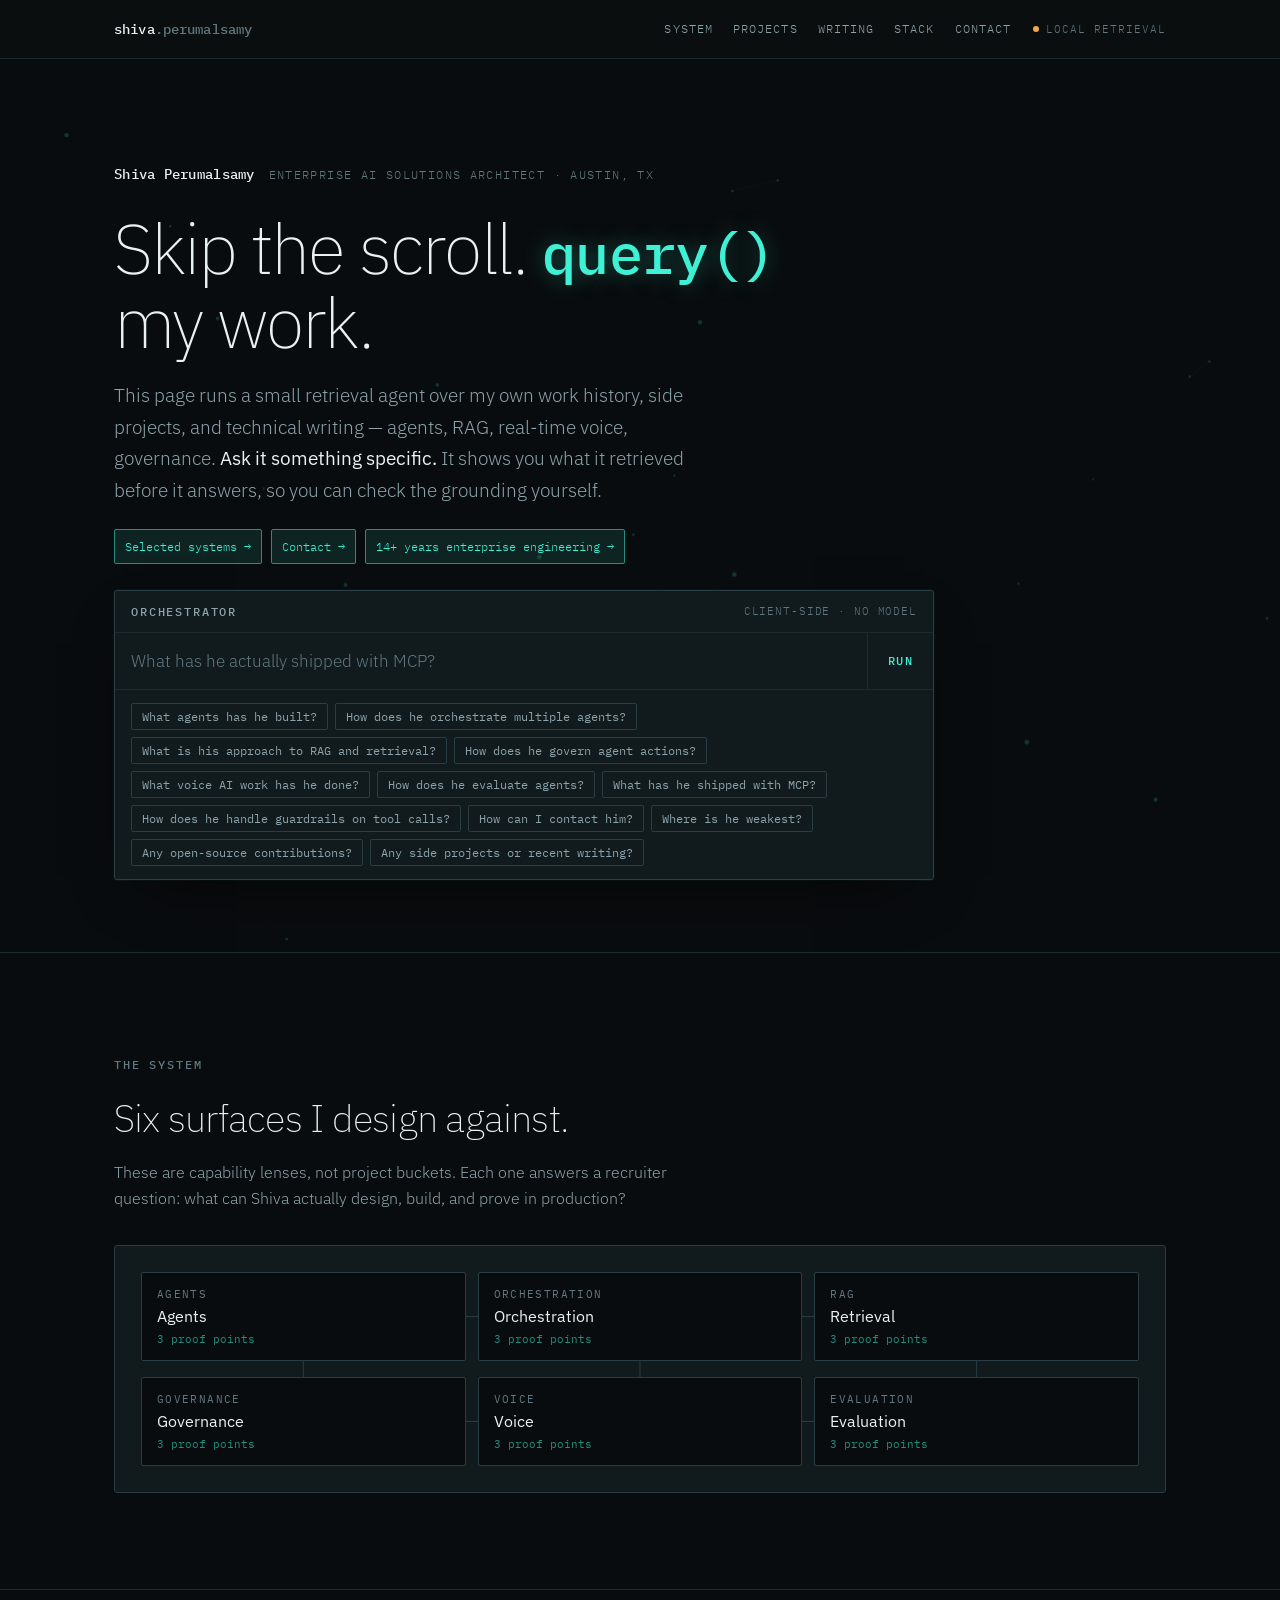
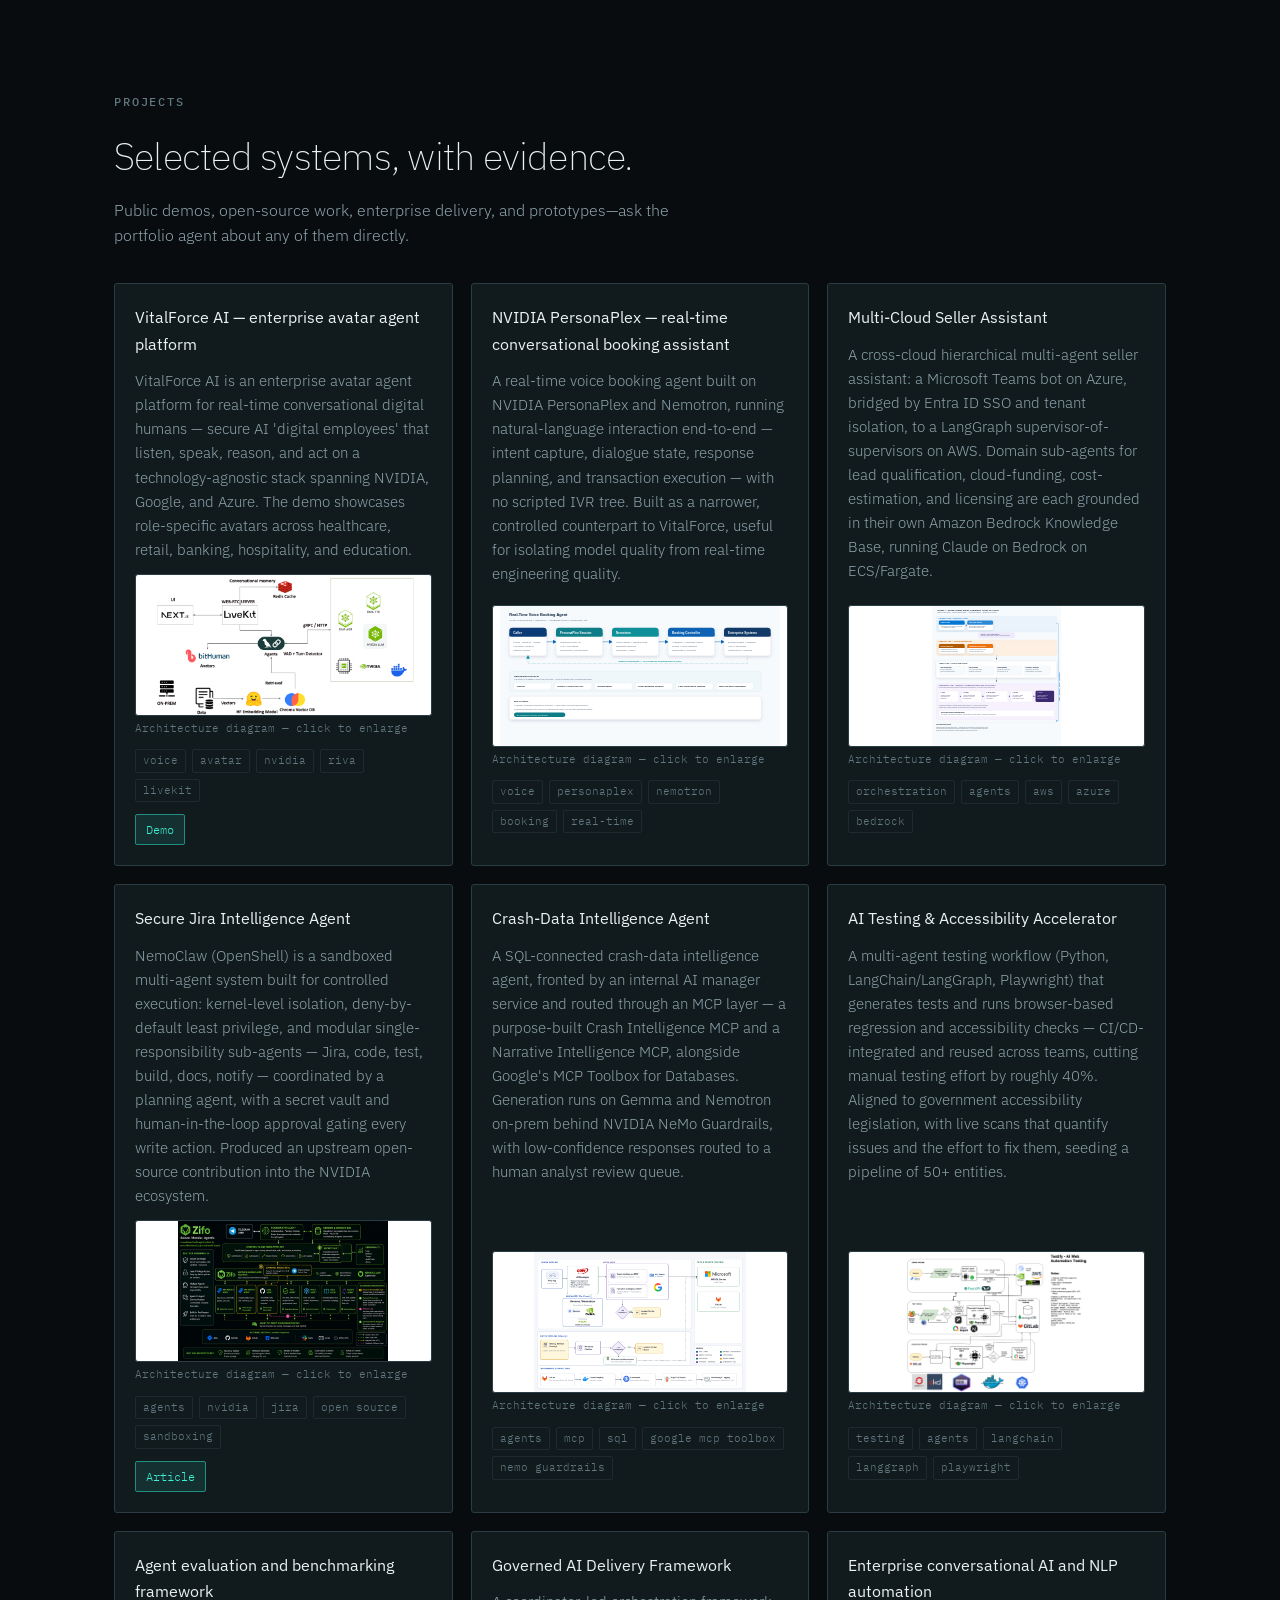
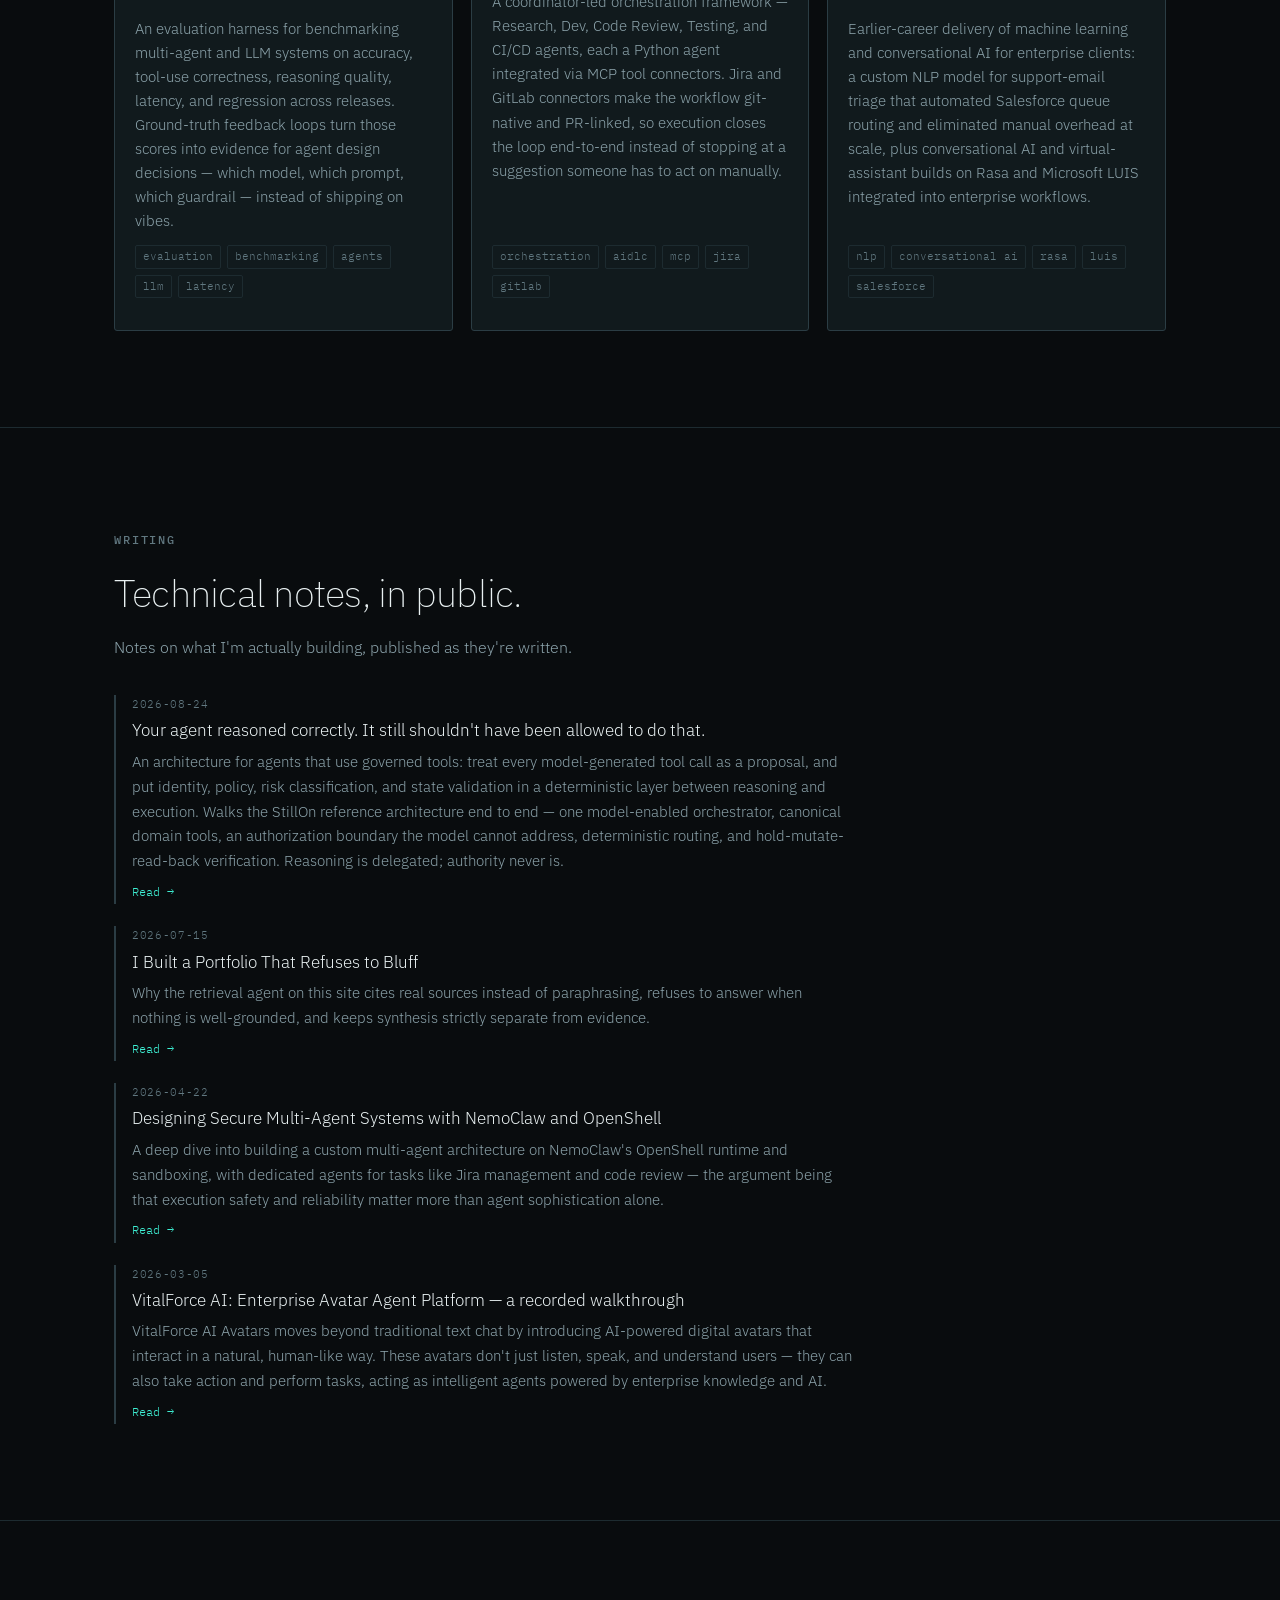
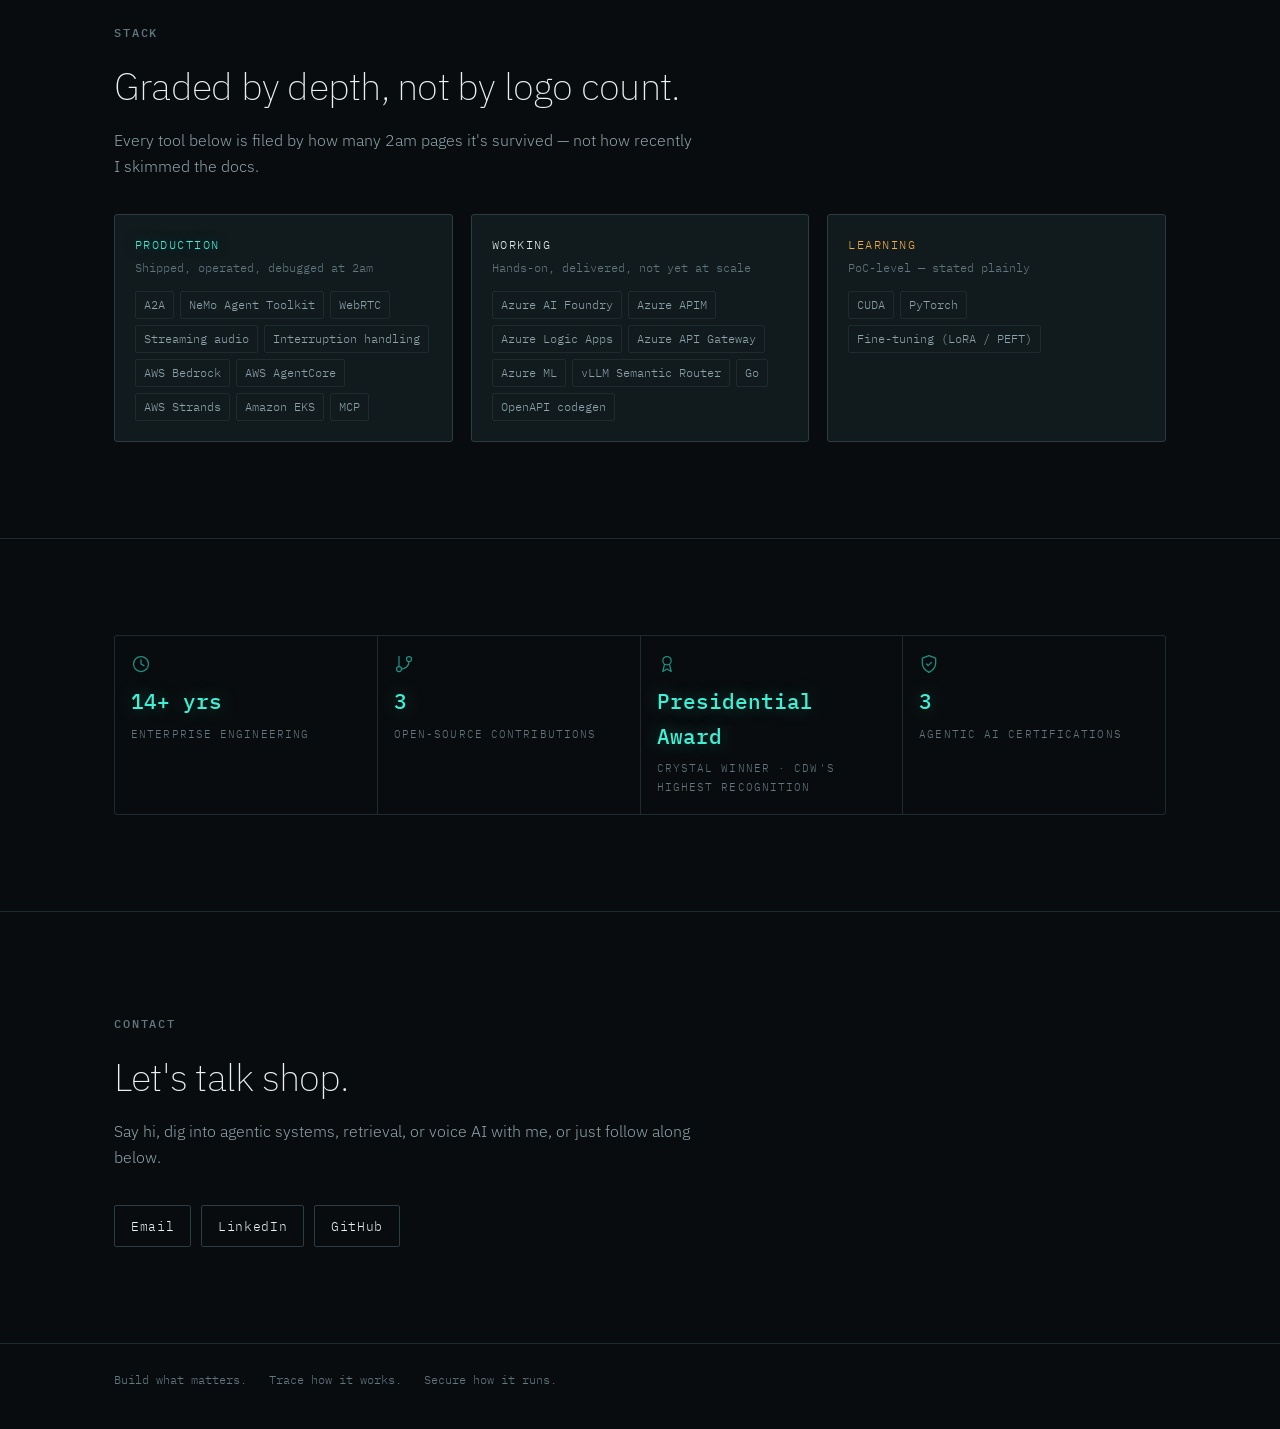
==== commit 1843d47b: "new technical blog - governed layer." ====
--- a/index.html
+++ b/index.html
@@ -547,26 +547,26 @@
      ============================================================ -->
 <script type="application/json" id="corpus">
 [
-{"id":"nav-contact","kind":"navigation","node":"navigation","href":"#contact","title":"Contact Shiva","tags":["contact","email","email address","reach","reach out","connect","linkedin","github","hire","talk"],
-"text":"To contact Shiva, use the Email, LinkedIn, or GitHub links in the Contact section. He is available to talk about enterprise AI systems, agents, retrieval, governance, voice AI, and evaluation."},
-
-{"id":"nav-projects","kind":"navigation","node":"navigation","href":"#projects","title":"Selected projects and demos","tags":["projects","side projects","builds","demos","portfolio","work","showcase"],
-"text":"The Projects section contains selected builds, architecture diagrams, demos, and public technical deep dives. It is the fastest way to browse project-level evidence."},
-
-{"id":"nav-writing","kind":"navigation","node":"navigation","href":"#blog","title":"Technical writing","tags":["writing","blog","posts","articles","technical notes","recent writing","published"],
-"text":"The Writing section contains public technical notes and articles about grounded retrieval, secure multi-agent systems, and real-time voice AI."},
-
-{"id":"nav-stack","kind":"navigation","node":"navigation","href":"#stack","title":"Technology stack and depth","tags":["stack","skills","tools","technologies","experience","production","working","learning","strongest"],
-"text":"The Stack section grades technology depth honestly: production systems operated in practice, working hands-on experience, and clearly labeled learning or PoC-level areas."},
-
-{"id":"nav-background","kind":"navigation","node":"navigation","href":"#about","title":"Background and credentials","tags":["background","experience","career","years","credentials","certifications","education","award","about"],
-"text":"Shiva is an Enterprise AI Solutions Architect with 14+ years of enterprise engineering experience, agentic AI certifications, and a public portfolio of delivery work and technical writing."},
-
-{"id":"open-source","node":"agents","title":"Three open-source contributions","tags":["open source","opensource","contributions","nvidia","nemoclaw","nemohermes","labs oo agents","idea contributor"],
-"text":"Three public NVIDIA ecosystem contributions: NemoClaw/NemoHermes; code contributions to NVIDIA-NeMo/labs-OO-Agents; and an idea contribution to NemoClaw. Each is public evidence that the work survived collaboration and review outside a private delivery environment."},
-
-{"id":"delivery-metrics","node":"evaluation","title":"Measured delivery outcomes","tags":["metrics","outcomes","latency","25 seconds","12 seconds","40 percent","qa","testing","improvement"],
-"text":"Measured outcomes include reducing multi-agent p95 response time from roughly 25 seconds to 12 seconds through parallel orchestration, and cutting manual QA effort by roughly 40% through reusable automated regression and accessibility testing."},
+{"id": "nav-contact", "kind": "navigation", "node": "navigation", "href": "#contact", "title": "Contact Shiva", "tags": ["contact", "email", "email address", "reach", "reach out", "connect", "linkedin", "github", "hire", "talk"],
+"text": "To contact Shiva, use the Email, LinkedIn, or GitHub links in the Contact section. He is available to talk about enterprise AI systems, agents, retrieval, governance, voice AI, and evaluation."},
+
+{"id": "nav-projects", "kind": "navigation", "node": "navigation", "href": "#projects", "title": "Selected projects and demos", "tags": ["projects", "side projects", "builds", "demos", "portfolio", "work", "showcase"],
+"text": "The Projects section contains selected builds, architecture diagrams, demos, and public technical deep dives. It is the fastest way to browse project-level evidence."},
+
+{"id": "nav-writing", "kind": "navigation", "node": "navigation", "href": "#blog", "title": "Technical writing", "tags": ["writing", "blog", "posts", "articles", "technical notes", "recent writing", "published"],
+"text": "The Writing section contains public technical notes and articles about grounded retrieval, secure multi-agent systems, and real-time voice AI."},
+
+{"id": "nav-stack", "kind": "navigation", "node": "navigation", "href": "#stack", "title": "Technology stack and depth", "tags": ["stack", "skills", "tools", "technologies", "experience", "production", "working", "learning", "strongest"],
+"text": "The Stack section grades technology depth honestly: production systems operated in practice, working hands-on experience, and clearly labeled learning or PoC-level areas."},
+
+{"id": "nav-background", "kind": "navigation", "node": "navigation", "href": "#about", "title": "Background and credentials", "tags": ["background", "experience", "career", "years", "credentials", "certifications", "education", "award", "about"],
+"text": "Shiva is an Enterprise AI Solutions Architect with 14+ years of enterprise engineering experience, agentic AI certifications, and a public portfolio of delivery work and technical writing."},
+
+{"id": "open-source", "node": "agents", "title": "Three open-source contributions", "tags": ["open source", "opensource", "contributions", "nvidia", "nemoclaw", "nemohermes", "labs oo agents", "idea contributor"],
+"text": "Three public NVIDIA ecosystem contributions: NemoClaw/NemoHermes; code contributions to NVIDIA-NeMo/labs-OO-Agents; and an idea contribution to NemoClaw. Each is public evidence that the work survived collaboration and review outside a private delivery environment."},
+
+{"id": "delivery-metrics", "node": "evaluation", "title": "Measured delivery outcomes", "tags": ["metrics", "outcomes", "latency", "25 seconds", "12 seconds", "40 percent", "qa", "testing", "improvement"],
+"text": "Measured outcomes include reducing multi-agent p95 response time from roughly 25 seconds to 12 seconds through parallel orchestration, and cutting manual QA effort by roughly 40% through reusable automated regression and accessibility testing."},
 
 {"id": "vitalforce", "node": "voice", "title": "VitalForce AI — real-time multimodal voice agent", "tags": ["voice", "livekit", "pipecat", "riva", "nemo", "metahuman", "bithuman", "unreal", "gtc", "latency", "interruption", "barge-in", "webrtc", "streaming", "stt", "tts"], "demo": "https://vimeo.com/1176717334/9f3973f9a3",
 "text": "An embodied voice agent is judged on turn-taking before it is judged on answers, which decides where the engineering effort goes. VitalForce AI, demoed live on stage at NVIDIA GTC 2026, runs LiveKit and Pipecat for transport and orchestration, NVIDIA Riva and NeMo for speech, and a lightweight avatar layer for presence. The hard parts were the ones that are always hard in live voice: interruption and barge-in, streaming audio under WebRTC, and holding end-to-end latency low enough that turn-taking feels human rather than transactional."},
@@ -626,7 +626,7 @@
 "text": "A supervisor that calls its specialists one after another is the most common avoidable latency bug in multi-agent systems, and it hides well because every call looks fast on its own. Instrument the graph before optimising it, find the serial edge, then model the flow so those calls fan out concurrently — on one internal assistant that change alone took response time from roughly thirty seconds to twelve."},
 
 {"id": "orch-sdlc", "node": "orchestration", "title": "One agent per role, and the loop closes at the pull request", "tags": ["orchestration", "aidlc", "sdlc", "mcp", "ci/cd", "code review", "git", "brownfield", "modernization", "spec-driven", "coordinator"],
-"text": "Research, Development, Code Review, Testing, and CI/CD each run as their own agent under a coordinator, integrated through MCP tool connectors and wired into the issue tracker and git host so work lands as a pull request rather than a suggestion someone has to act on. What the coordinator decomposes against is a written specification, not a prompt — which is why spec-driven development had to land with the teams before the agents could. Brownfield is the real constraint: generating a new application from a requirement is the easy motion; understanding an existing repository, its dependencies, and years of accumulated behaviour is the one enterprises actually need."},
+"text": "Research, Development, Code Review, Testing, and CI/CD each run as their own agent under a coordinator, integrated through MCP tool connectors and wired into the issue tracker and git host so work lands as a pull request rather than a suggestion someone has to act on. What the coordinator decomposes against is a written specification, not a prompt — which is why spec-driven development had to land with the teams before the agents could. Brownfield is the real constraint: generating a new application from a requirement is the easy motion; understanding an existing repository, its dependencies, and years of accumulated behavior is the one enterprises actually need."},
 
 {"id": "orch-boundary", "node": "orchestration", "title": "Probabilistic conversation, deterministic transaction", "tags": ["orchestration", "governance", "state management", "transactions", "read write separation", "hitl", "architecture", "booking"],
 "text": "In any agent that can commit a real action, the probabilistic layer and the transaction layer stay apart, and reads stay separate from writes. Search and retrieval run freely; committing requires a validated selection and an explicit confirmation. The model proposes the action and never holds authority over the system of record, which is usually what carries the design through security review."},
@@ -641,7 +641,7 @@
 "text": "Semantic search over descriptive text, keyword matching over identifiers and metadata, combined rather than chosen between. Semantic handles the way people describe a situation; keyword handles the exact names, codes, and numbers that embeddings blur together. Reranking sits on top of both, and every answer carries a citation back to its source."},
 
 {"id": "rag-multimodal", "node": "rag", "title": "Multimodal ingestion, ranked by source fidelity", "tags": ["rag", "multimodal", "ocr", "extraction", "document intelligence", "template", "canonical schema", "ingestion", "drawings"],
-"text": "Not every document deserves the same extraction technique. Structured object data is more reliable than inferring the same fact from a rendered page, coordinate-aware vector text beats flat text extraction, and OCR or vision is the fallback rather than the default. Where layouts vary, detecting the template family first and normalising the extracted fields into one canonical schema is what makes downstream retrieval consistent."},
+"text": "Not every document deserves the same extraction technique. Structured object data is more reliable than inferring the same fact from a rendered page, coordinate-aware vector text beats flat text extraction, and OCR or vision is the fallback rather than the default. Where layouts vary, detecting the template family first and normalizing the extracted fields into one canonical schema is what makes downstream retrieval consistent."},
 
 {"id": "rag-limits", "node": "rag", "title": "Knowing when the context does not exist", "tags": ["rag", "grounding", "refusal", "relevance", "threshold", "hallucination", "honesty", "retrieval"],
 "text": "The failure mode that costs the most trust is a confident answer assembled from weakly related chunks. A relevance floor and an explicit refusal path are cheaper than any amount of prompt engineering asking the model to be careful. This page runs that rule on itself and shows you the retrieval scores, so you can check the grounding rather than take it on faith."},
@@ -665,7 +665,7 @@
 "text": "Full-duplex speech models generally carry no native retrieval, so grounding runs as a parallel path: a separate ASR stream feeding a vector query and a reasoning model, folded back into the conversation as context. The conversational layer stays responsive while the grounded answer arrives on its own timeline."},
 
 {"id": "voice-fidelity", "node": "voice", "title": "Fidelity is negotiable, the date is not", "tags": ["voice", "avatar", "tradeoff", "delivery", "scope", "demo", "rendering", "schedule"],
-"text": "With an embodied avatar there is always a higher-fidelity option one step away, and it always costs schedule. When the deadline is an external event, I would rather ship a lighter-weight avatar and spend the time on real-time behaviour, because people judge the conversation and forgive the resolution. Trading visual fidelity for delivery certainty is a call worth making early and out loud."},
+"text": "With an embodied avatar there is always a higher-fidelity option one step away, and it always costs schedule. When the deadline is an external event, I would rather ship a lighter-weight avatar and spend the time on real-time behavior, because people judge the conversation and forgive the resolution. Trading visual fidelity for delivery certainty is a call worth making early and out loud."},
 
 {"id": "eval-method", "node": "evaluation", "title": "Golden datasets and deterministic evaluators", "tags": ["evaluation", "golden dataset", "deterministic", "llm as judge", "benchmarking", "faithfulness", "ragas", "deepeval", "langsmith"],
 "text": "Evaluation starts from the business outcome and a representative golden dataset, not a public leaderboard. Deterministic evaluators cover anything programmatically verifiable — was the expected tool chosen, were the parameters right, is the output valid — and LLM-as-a-judge is reserved for semantic dimensions like faithfulness, relevance, and helpfulness. Benchmarking compares models; evaluation measures your application. Conflating the two is how teams ship on vibes."},
@@ -705,6 +705,9 @@
 
 {"id": "proj-nlp-automation", "kind": "project", "node": "agents", "title": "Enterprise conversational AI and NLP automation", "tags": ["nlp", "conversational ai", "rasa", "luis", "salesforce", "automation"], "repo": "", "demo": "",
 "text": "Earlier-career delivery of machine learning and conversational AI for enterprise clients: a custom NLP model for support-email triage that automated Salesforce queue routing and eliminated manual overhead at scale, plus conversational AI and virtual-assistant builds on Rasa and Microsoft LUIS integrated into enterprise workflows."},
+
+{"id": "post-control-plane", "kind": "post", "node": "governance", "title": "Your agent reasoned correctly. It still shouldn't have been allowed to do that.", "date": "2026-08-24", "tags": ["blog", "architecture", "governance", "control plane", "mcp", "governed tools", "policy", "idempotency", "state validation", "stillon", "maestro", "authorization"], "url": "blog/reasoning-within-boundaries.html",
+"text": "An architecture for agents that use governed tools: treat every model-generated tool call as a proposal, and put identity, policy, risk classification, and state validation in a deterministic layer between reasoning and execution. Walks the StillOn reference architecture end to end — one model-enabled orchestrator, canonical domain tools, an authorization boundary the model cannot address, deterministic routing, and hold-mutate-read-back verification. Reasoning is delegated; authority never is."},
 
 {"id": "post-1", "kind": "post", "node": "rag", "title": "I Built a Portfolio That Refuses to Bluff", "date": "2026-07-15", "tags": ["blog", "rag", "retrieval", "citations", "grounding"], "url": "blog/grounding-a-portfolio.html",
 "text": "Why the retrieval agent on this site cites real sources instead of paraphrasing, refuses to answer when nothing is well-grounded, and keeps synthesis strictly separate from evidence."},
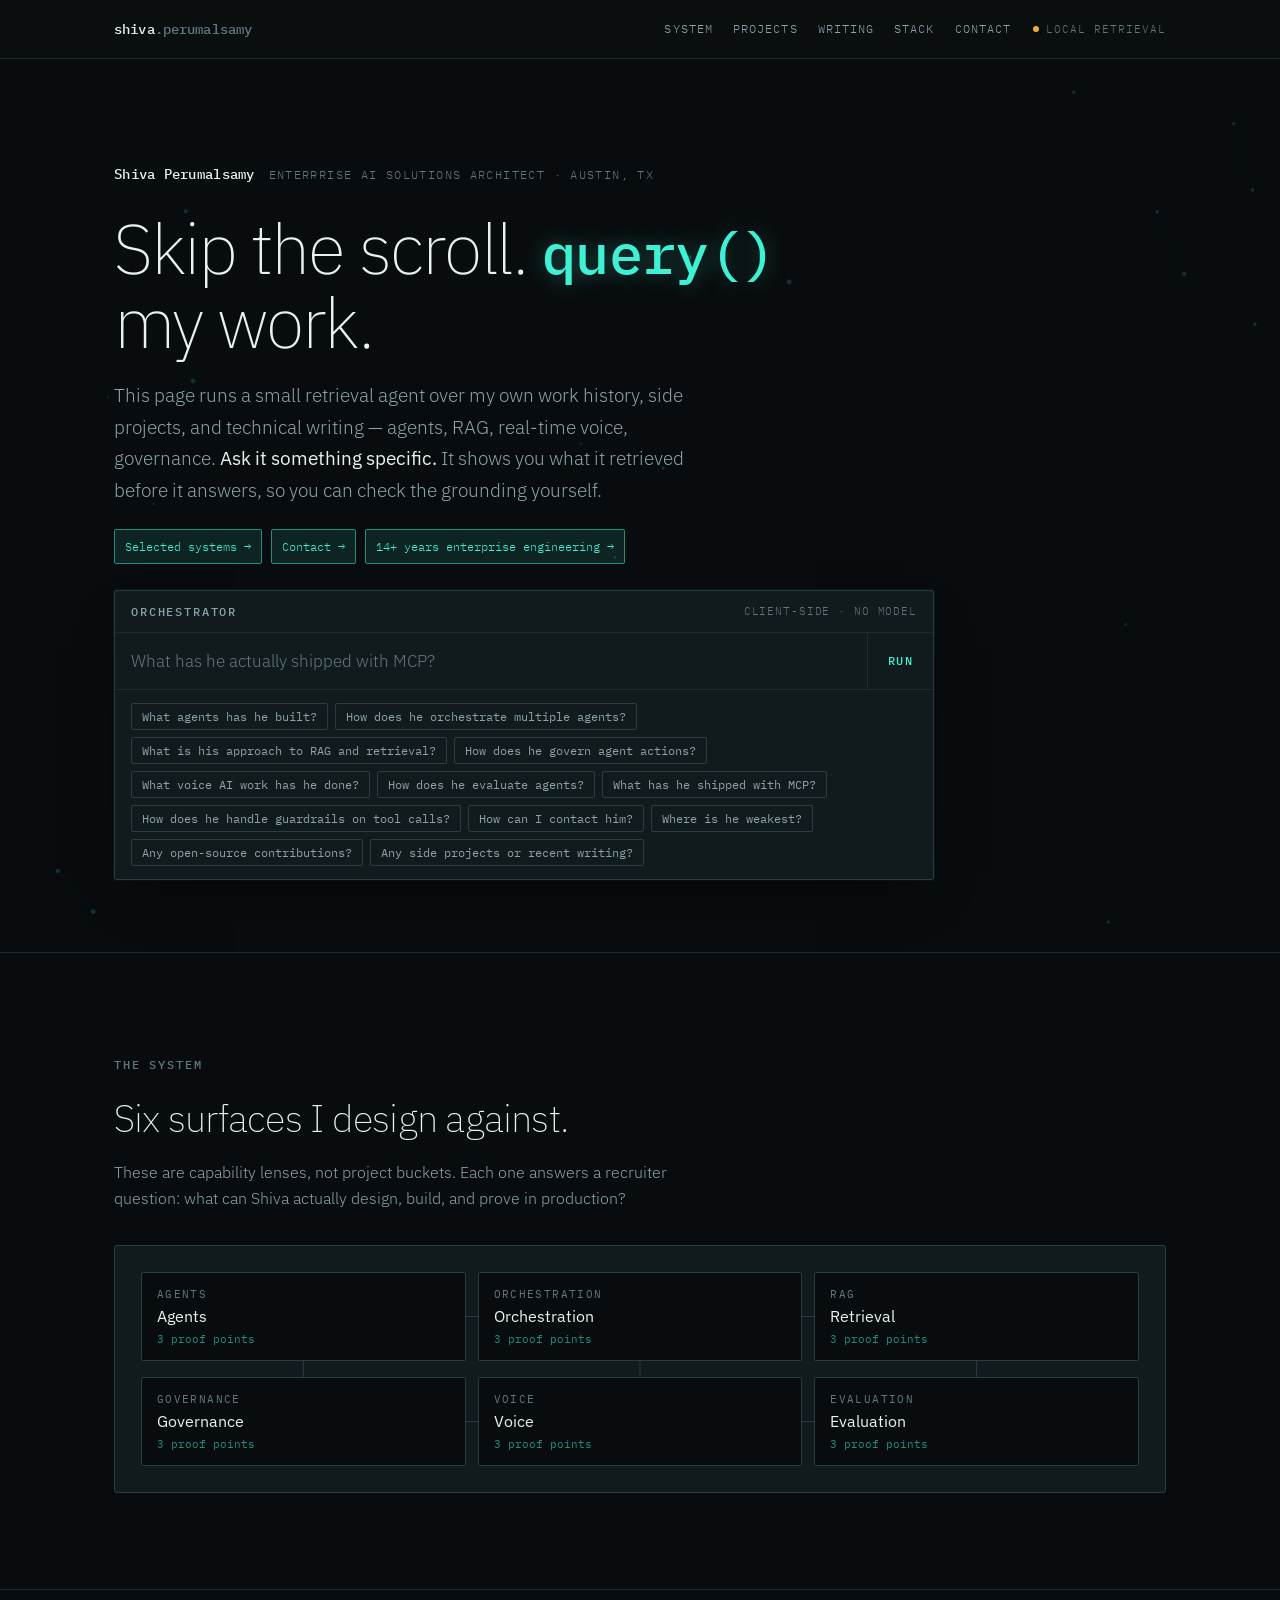
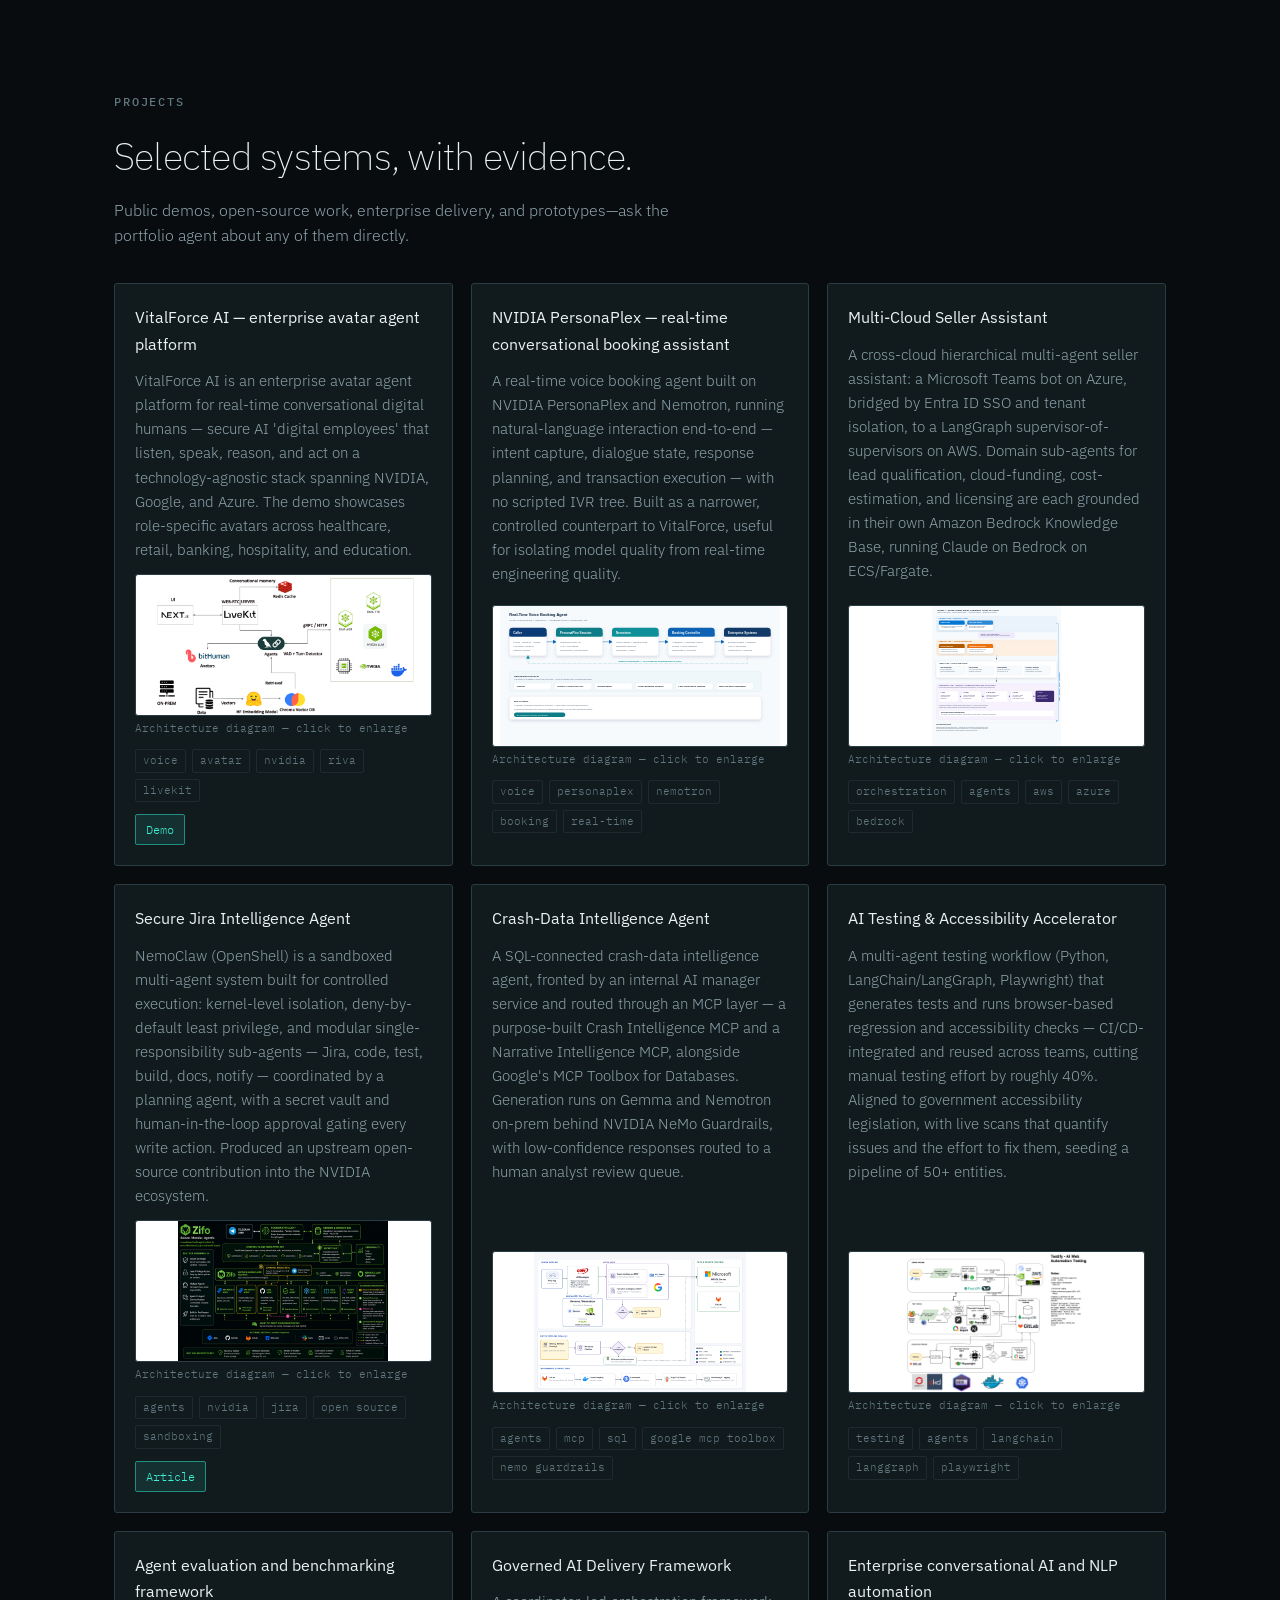
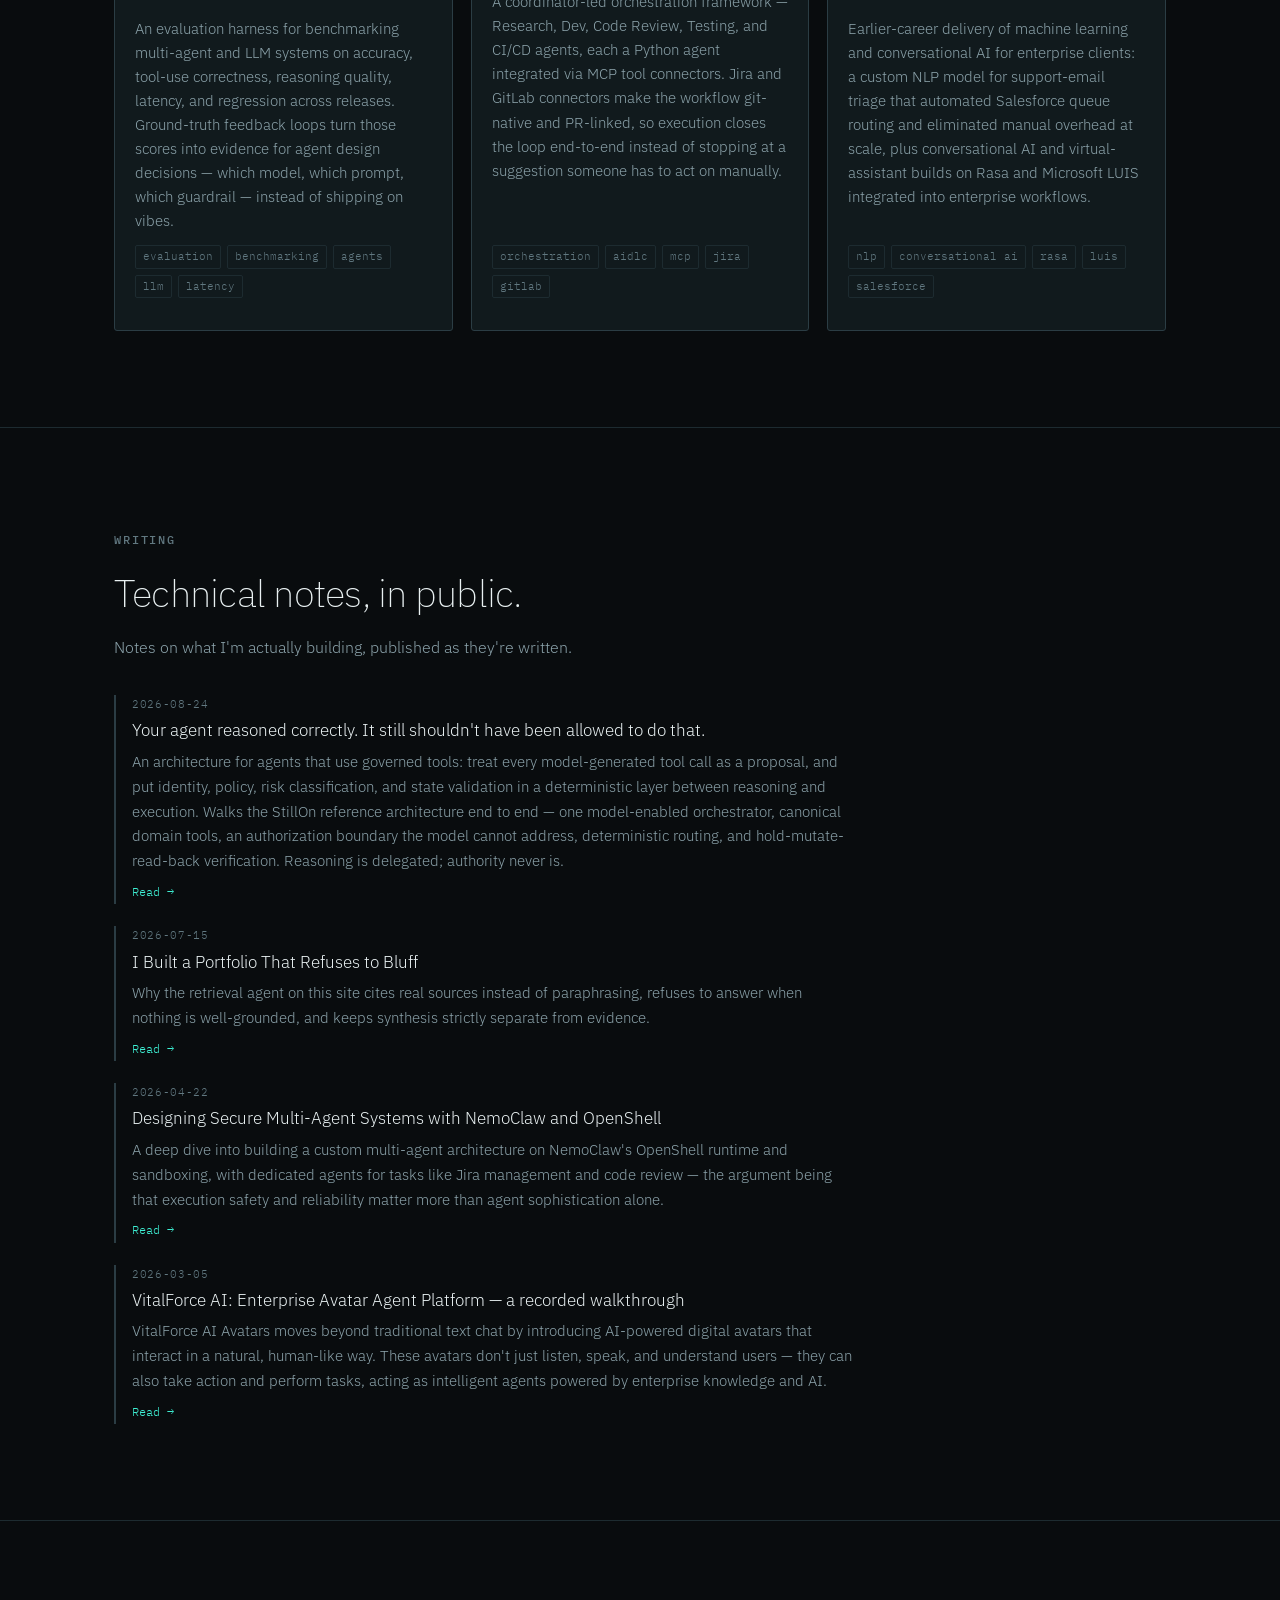
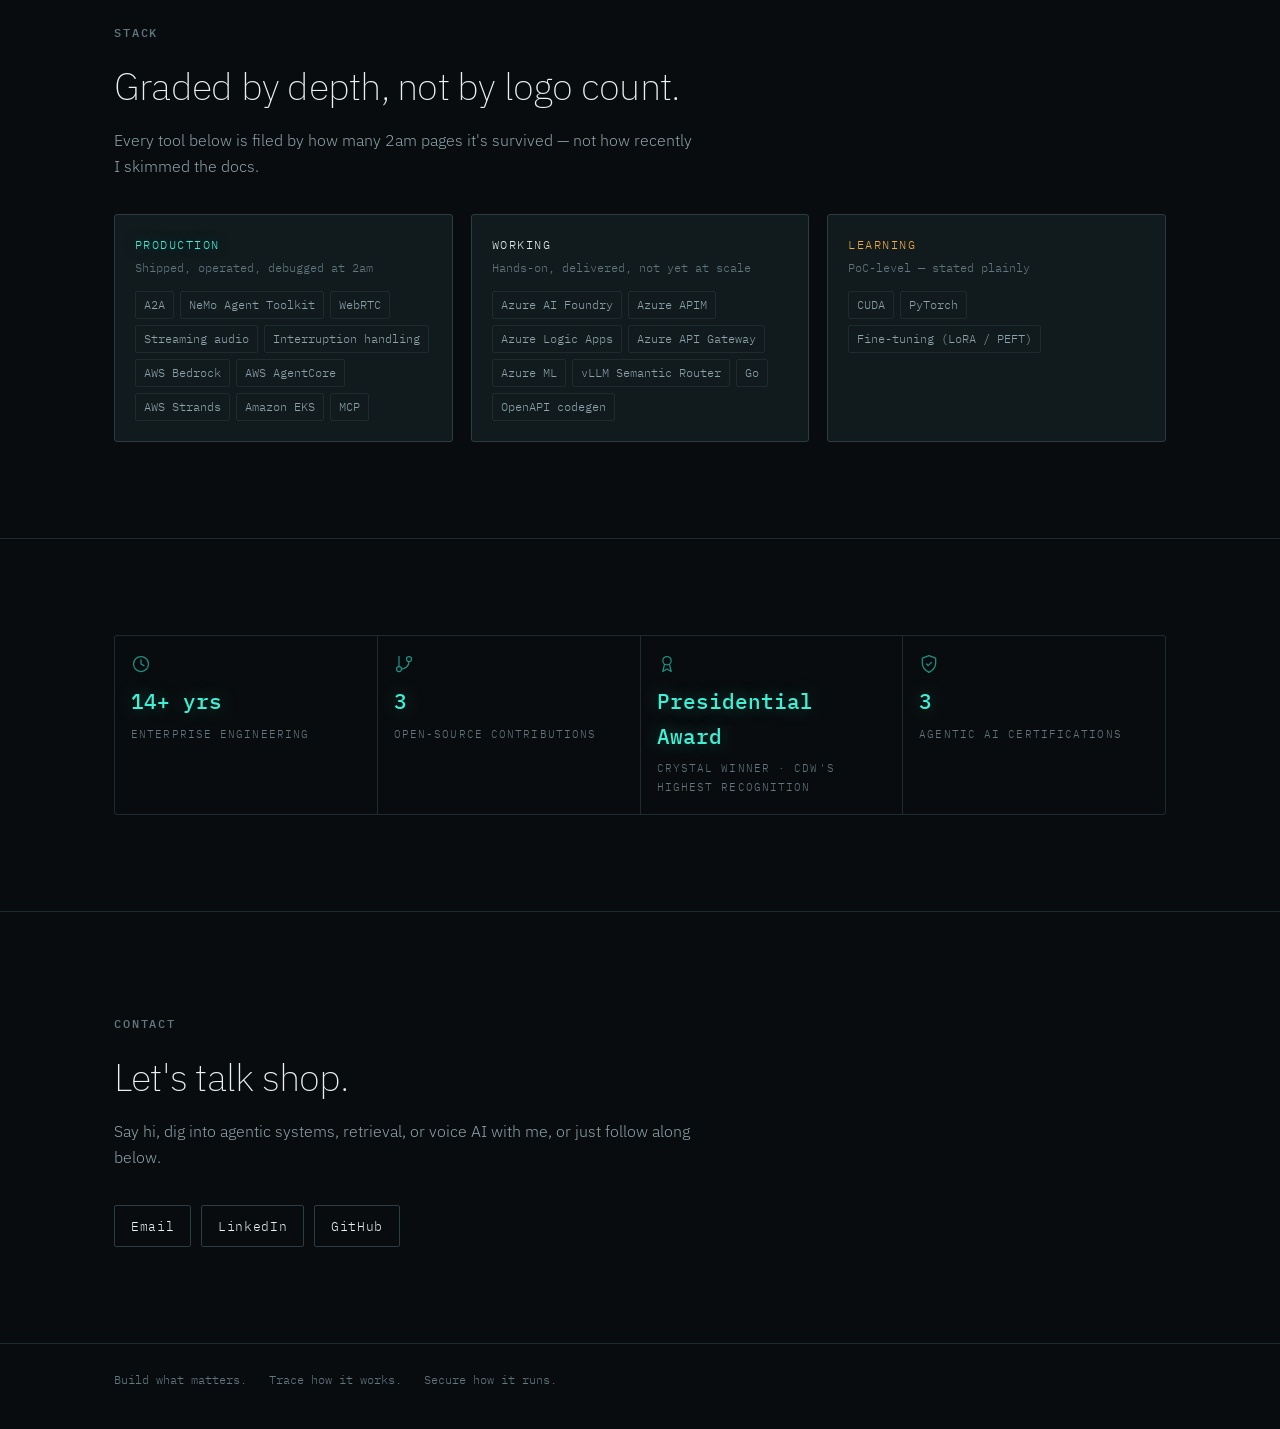
==== commit 5458724e: "added WebMCP" ====
--- a/index.html
+++ b/index.html
@@ -1029,6 +1029,85 @@
   }
 });
 
+/* ============================================================
+   WEBMCP — expose the portfolio's existing retrieval and navigation
+   capabilities to browser-based AI agents when the experimental API exists.
+   The site remains fully functional in browsers without WebMCP.
+   ============================================================ */
+function portfolioSearch(query, limit=5){
+  const terms = plan(query).expanded;
+  const ranked = retrieve(terms);
+  const top = ranked.length ? ranked[0].score : 0;
+  const gate = Math.max(CONFIG.minScore, top * CONFIG.relGate);
+  return ranked.filter(result=>result.score>=gate).slice(0,limit).map(result=>({
+    id: result.doc.id,
+    title: result.doc.title,
+    capability: result.doc.node,
+    score: Number(result.score.toFixed(2)),
+    excerpt: firstSentences(result.doc.text, 2),
+    url: result.doc.url || result.doc.demo || result.doc.article || ''
+  }));
+}
+const webMCPResult = value => JSON.stringify(value);
+
+async function registerWebMCP(){
+  // document.modelContext is current; the navigator fallback supports earlier previews.
+  const modelContext = document.modelContext || navigator.modelContext;
+  if(!modelContext?.registerTool) return;
+
+  try {
+    await modelContext.registerTool({
+      name: 'search_shiva_portfolio',
+      description: 'Search Shiva Perumalsamy\'s portfolio for grounded evidence about experience, projects, writing, and technical capabilities. Returns only portfolio sources that clear the site\'s relevance threshold.',
+      inputSchema: {
+        type: 'object',
+        properties: {
+          query: { type: 'string', description: 'The portfolio question or search terms.' },
+          limit: { type: 'integer', minimum: 1, maximum: 8, description: 'Maximum number of sources to return. Defaults to 5.' }
+        },
+        required: ['query'],
+        additionalProperties: false
+      },
+      annotations: { readOnlyHint: true },
+      execute: ({query, limit=5}) => {
+        const safeQuery = String(query || '').trim().slice(0, 400);
+        if(!safeQuery) return webMCPResult({ results: [], message: 'A search query is required.' });
+        const results = portfolioSearch(safeQuery, Math.max(1, Math.min(8, Number(limit) || 5)));
+        return webMCPResult({
+          results,
+          message: results.length ? `Found ${results.length} grounded portfolio source${results.length===1?'':'s'}.` : 'No portfolio sources cleared the relevance threshold.'
+        });
+      }
+    });
+
+    await modelContext.registerTool({
+      name: 'open_shiva_portfolio_section',
+      description: 'Open and scroll to a capability section in Shiva Perumalsamy\'s portfolio. Use after identifying a relevant capability or when the visitor asks to view that section.',
+      inputSchema: {
+        type: 'object',
+        properties: {
+          section: { type: 'string', enum: NODES.map(node=>node.k), description: 'Capability section to open.' }
+        },
+        required: ['section'],
+        additionalProperties: false
+      },
+      execute: ({section}) => {
+        const node = NODES.find(item=>item.k===section);
+        if(!node) return webMCPResult({ opened: false, message: 'Unknown portfolio section.' });
+        if(active!==section) selectNode(section);
+        el('system').scrollIntoView({behavior:'smooth', block:'start'});
+        return webMCPResult({ opened: true, section: node.k, title: node.label, summary: node.blurb });
+      }
+    });
+  } catch (error) {
+    // WebMCP is optional and experimental; a disabled permission or duplicate
+    // registration must never affect the normal portfolio experience.
+    console.debug('WebMCP tools unavailable', error);
+  }
+}
+
+window.addEventListener('load', registerWebMCP, {once:true});
+
 /* status */
 (function(){
   const live = !!CONFIG.workerUrl;
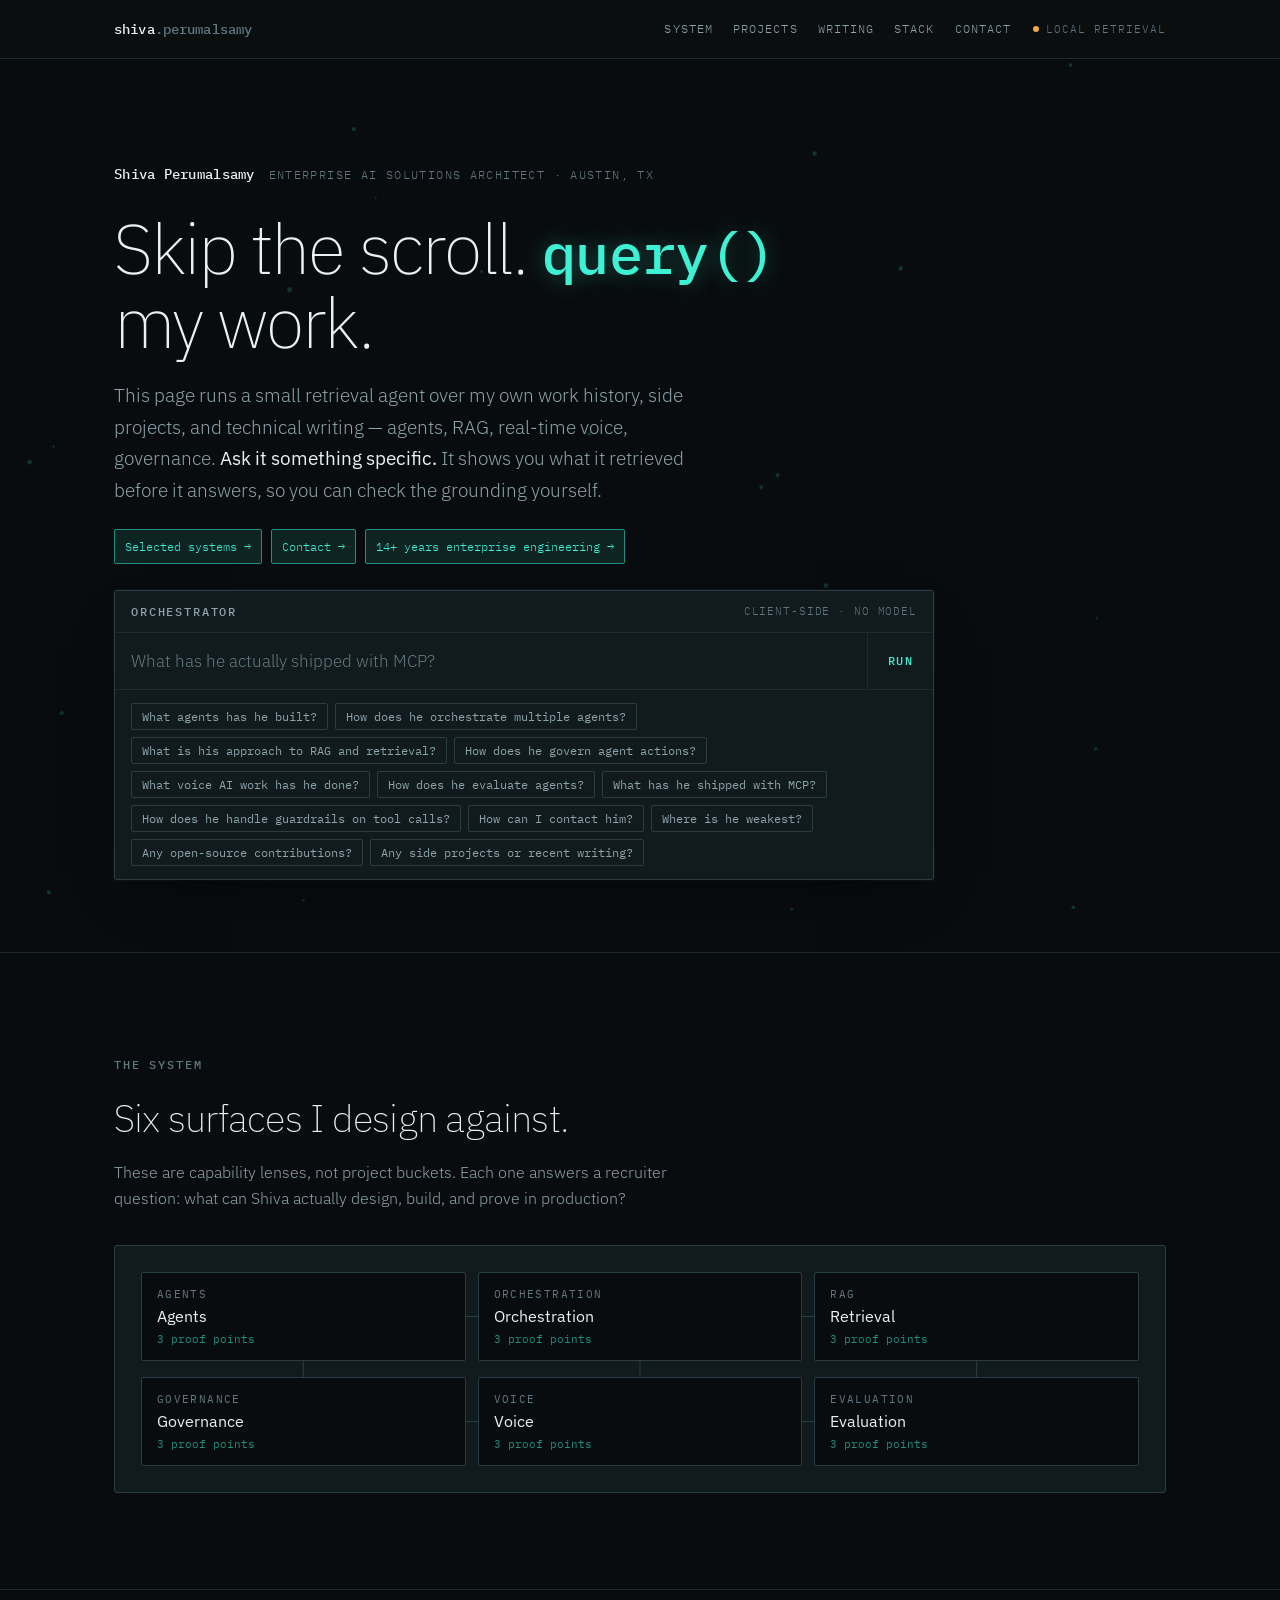
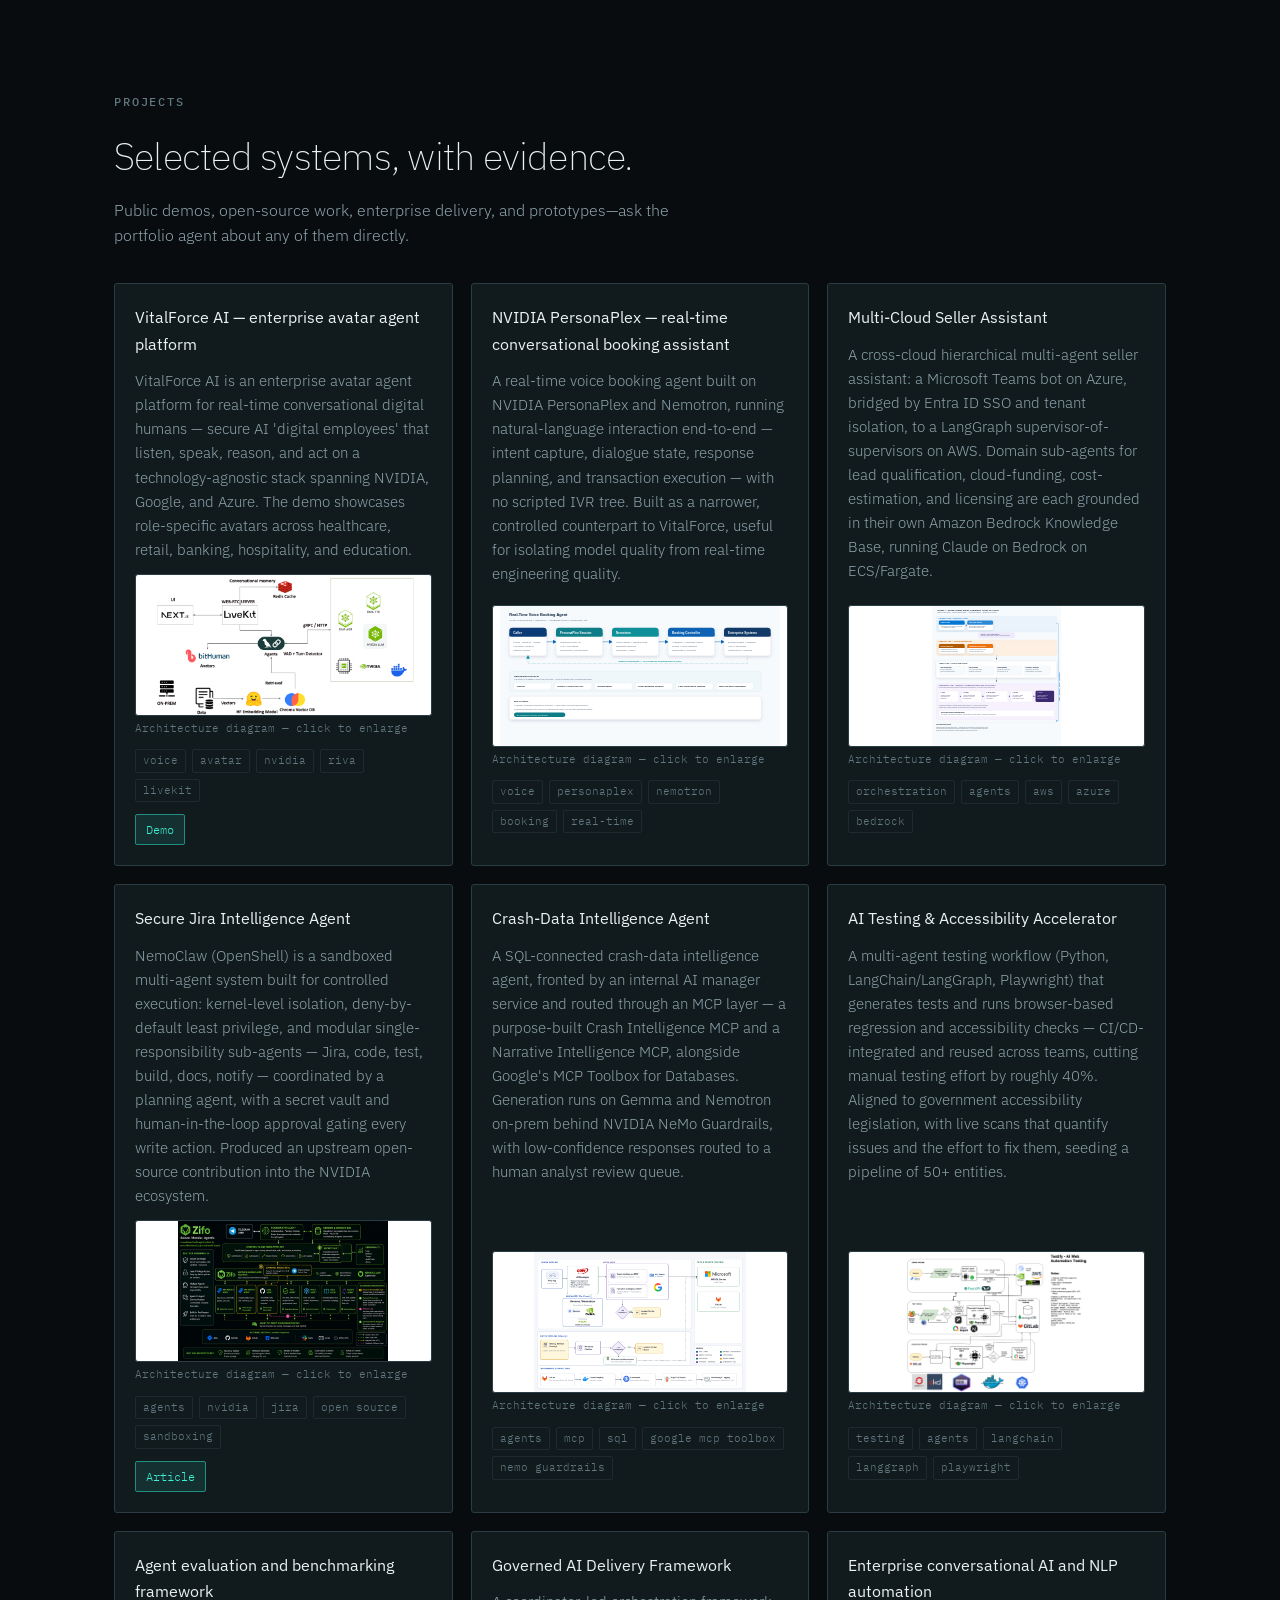
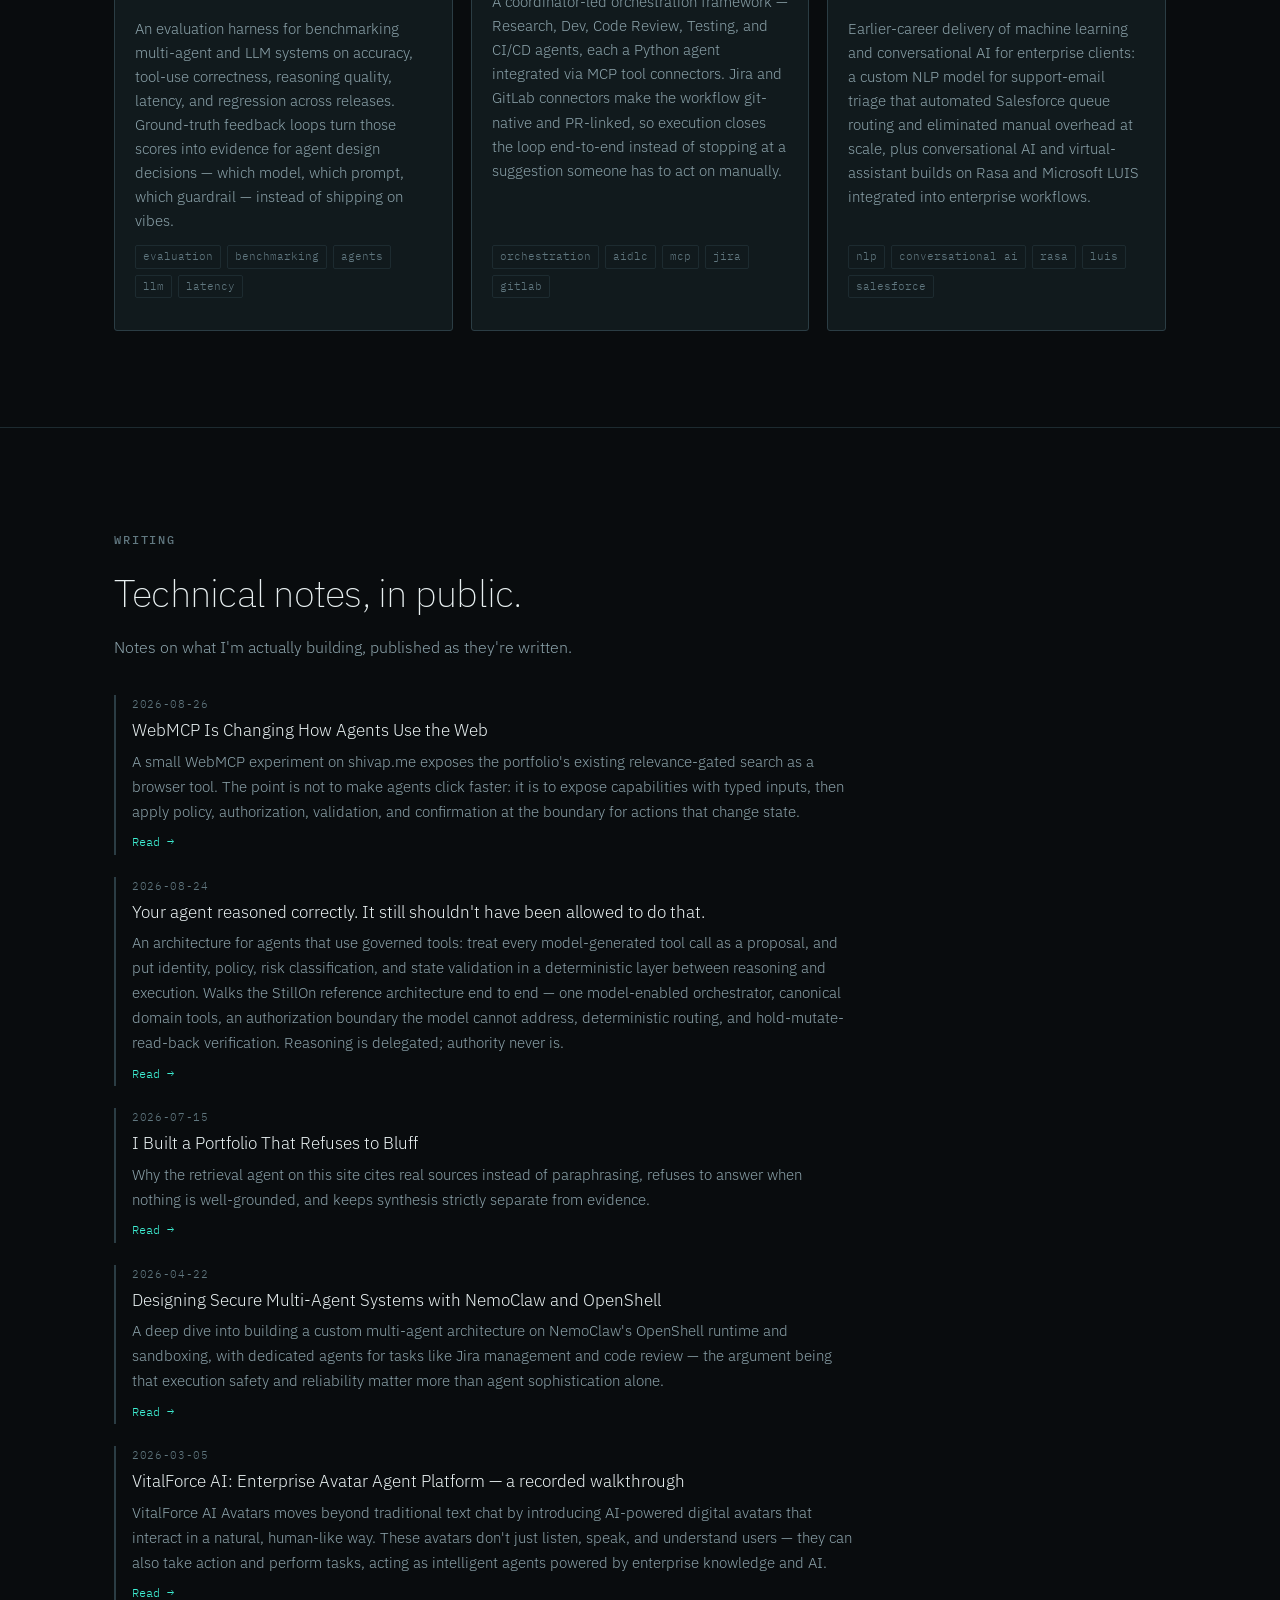
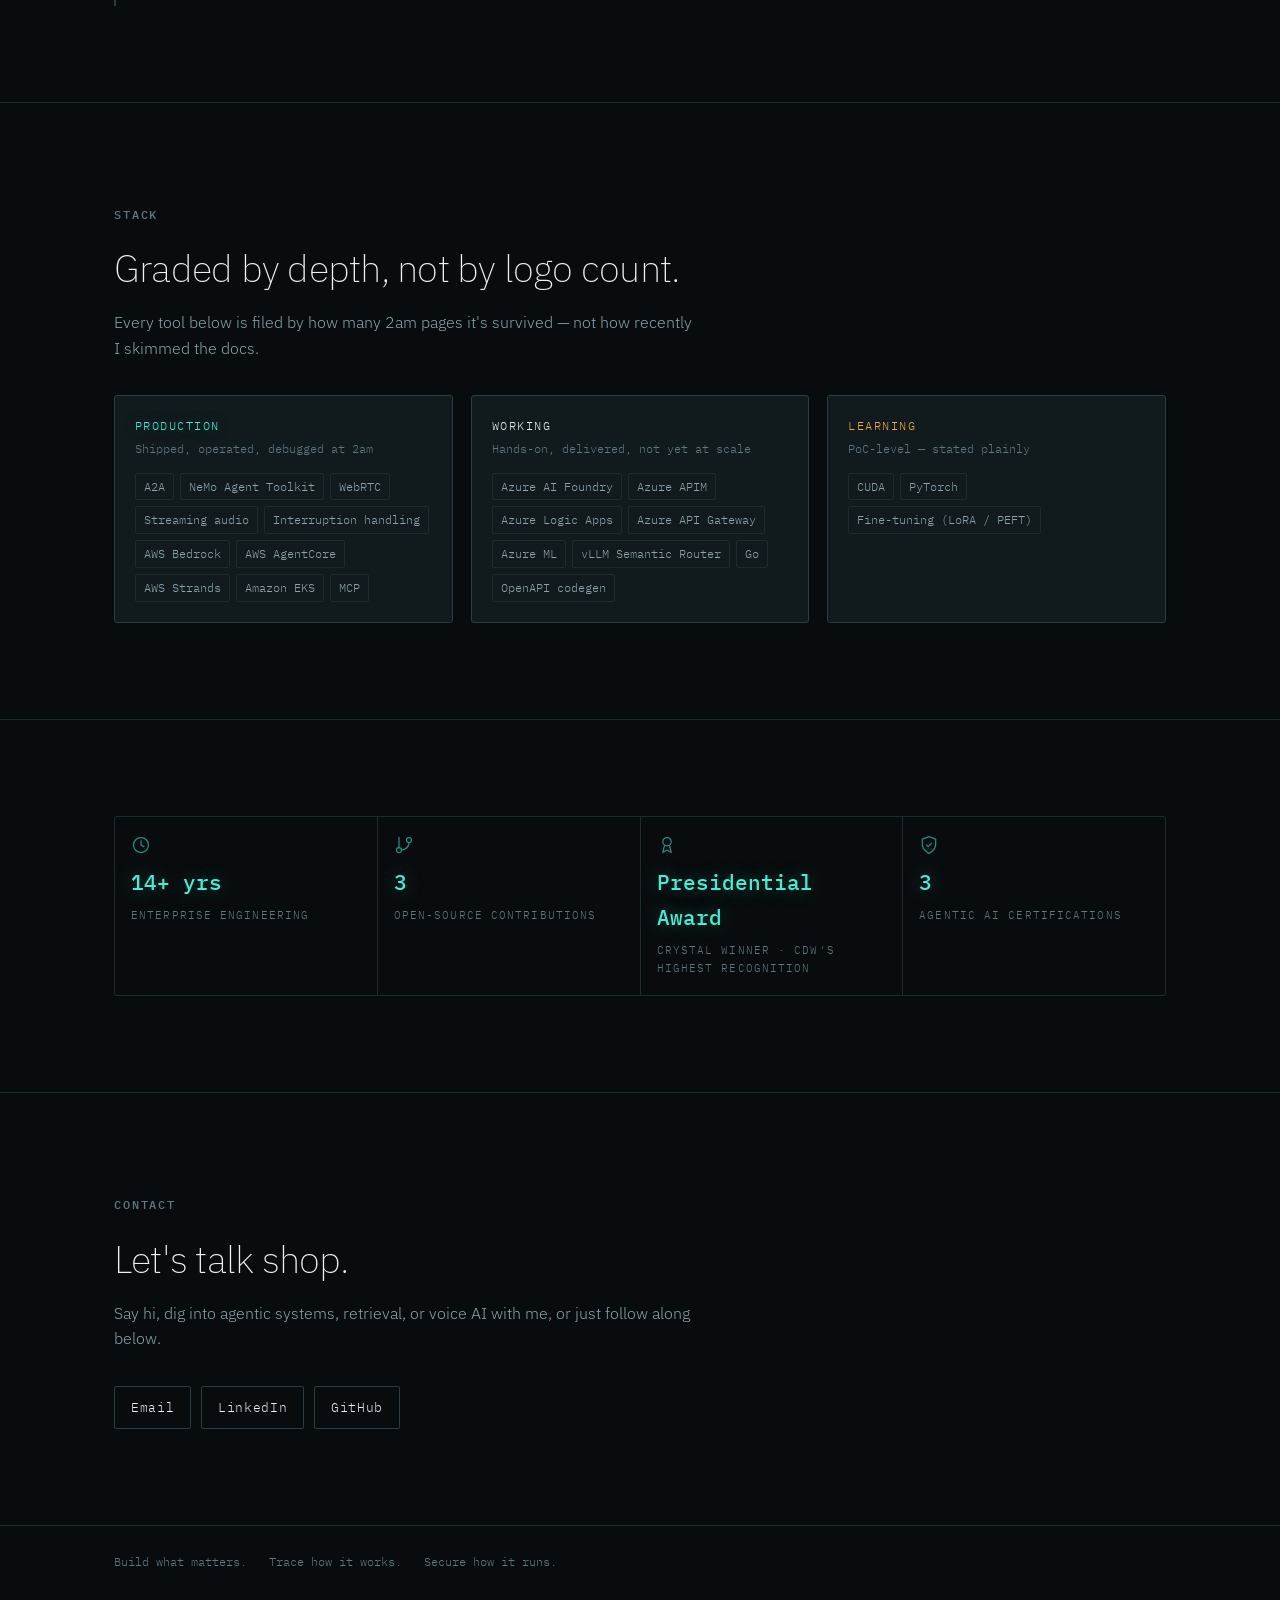
==== commit 0c714506: "Technical blog about WebMCP" ====
--- a/index.html
+++ b/index.html
@@ -708,6 +708,9 @@
 
 {"id": "post-control-plane", "kind": "post", "node": "governance", "title": "Your agent reasoned correctly. It still shouldn't have been allowed to do that.", "date": "2026-08-24", "tags": ["blog", "architecture", "governance", "control plane", "mcp", "governed tools", "policy", "idempotency", "state validation", "stillon", "maestro", "authorization"], "url": "blog/reasoning-within-boundaries.html",
 "text": "An architecture for agents that use governed tools: treat every model-generated tool call as a proposal, and put identity, policy, risk classification, and state validation in a deterministic layer between reasoning and execution. Walks the StillOn reference architecture end to end — one model-enabled orchestrator, canonical domain tools, an authorization boundary the model cannot address, deterministic routing, and hold-mutate-read-back verification. Reasoning is delegated; authority never is."},
+
+{"id": "post-webmcp", "kind": "post", "node": "agents", "title": "WebMCP Is Changing How Agents Use the Web", "date": "2026-08-26", "tags": ["blog", "webmcp", "mcp", "agents", "browser", "playwright", "governance", "tool evaluation"], "url": "blog/webmcp-capabilities-not-clicks.html",
+"text": "A small WebMCP experiment on shivap.me exposes the portfolio's existing relevance-gated search as a browser tool. The point is not to make agents click faster: it is to expose capabilities with typed inputs, then apply policy, authorization, validation, and confirmation at the boundary for actions that change state."},
 
 {"id": "post-1", "kind": "post", "node": "rag", "title": "I Built a Portfolio That Refuses to Bluff", "date": "2026-07-15", "tags": ["blog", "rag", "retrieval", "citations", "grounding"], "url": "blog/grounding-a-portfolio.html",
 "text": "Why the retrieval agent on this site cites real sources instead of paraphrasing, refuses to answer when nothing is well-grounded, and keeps synthesis strictly separate from evidence."},
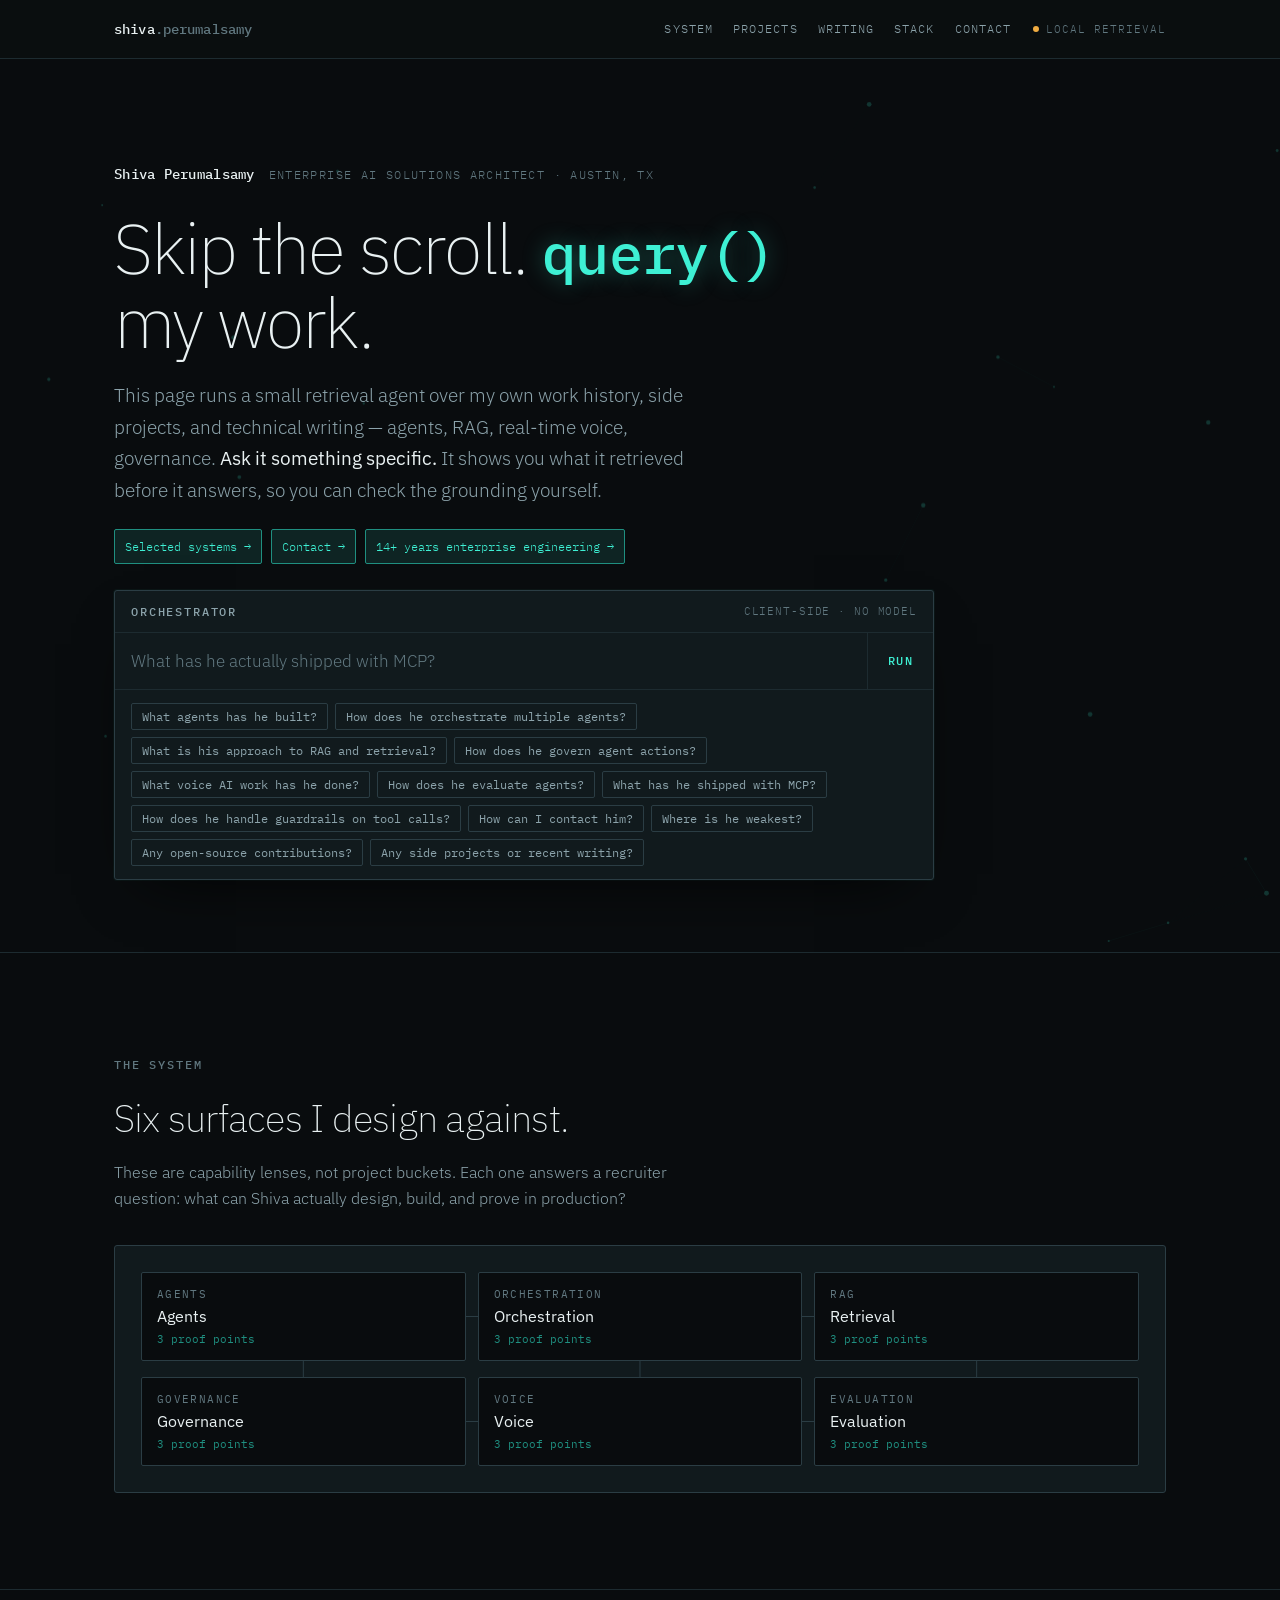
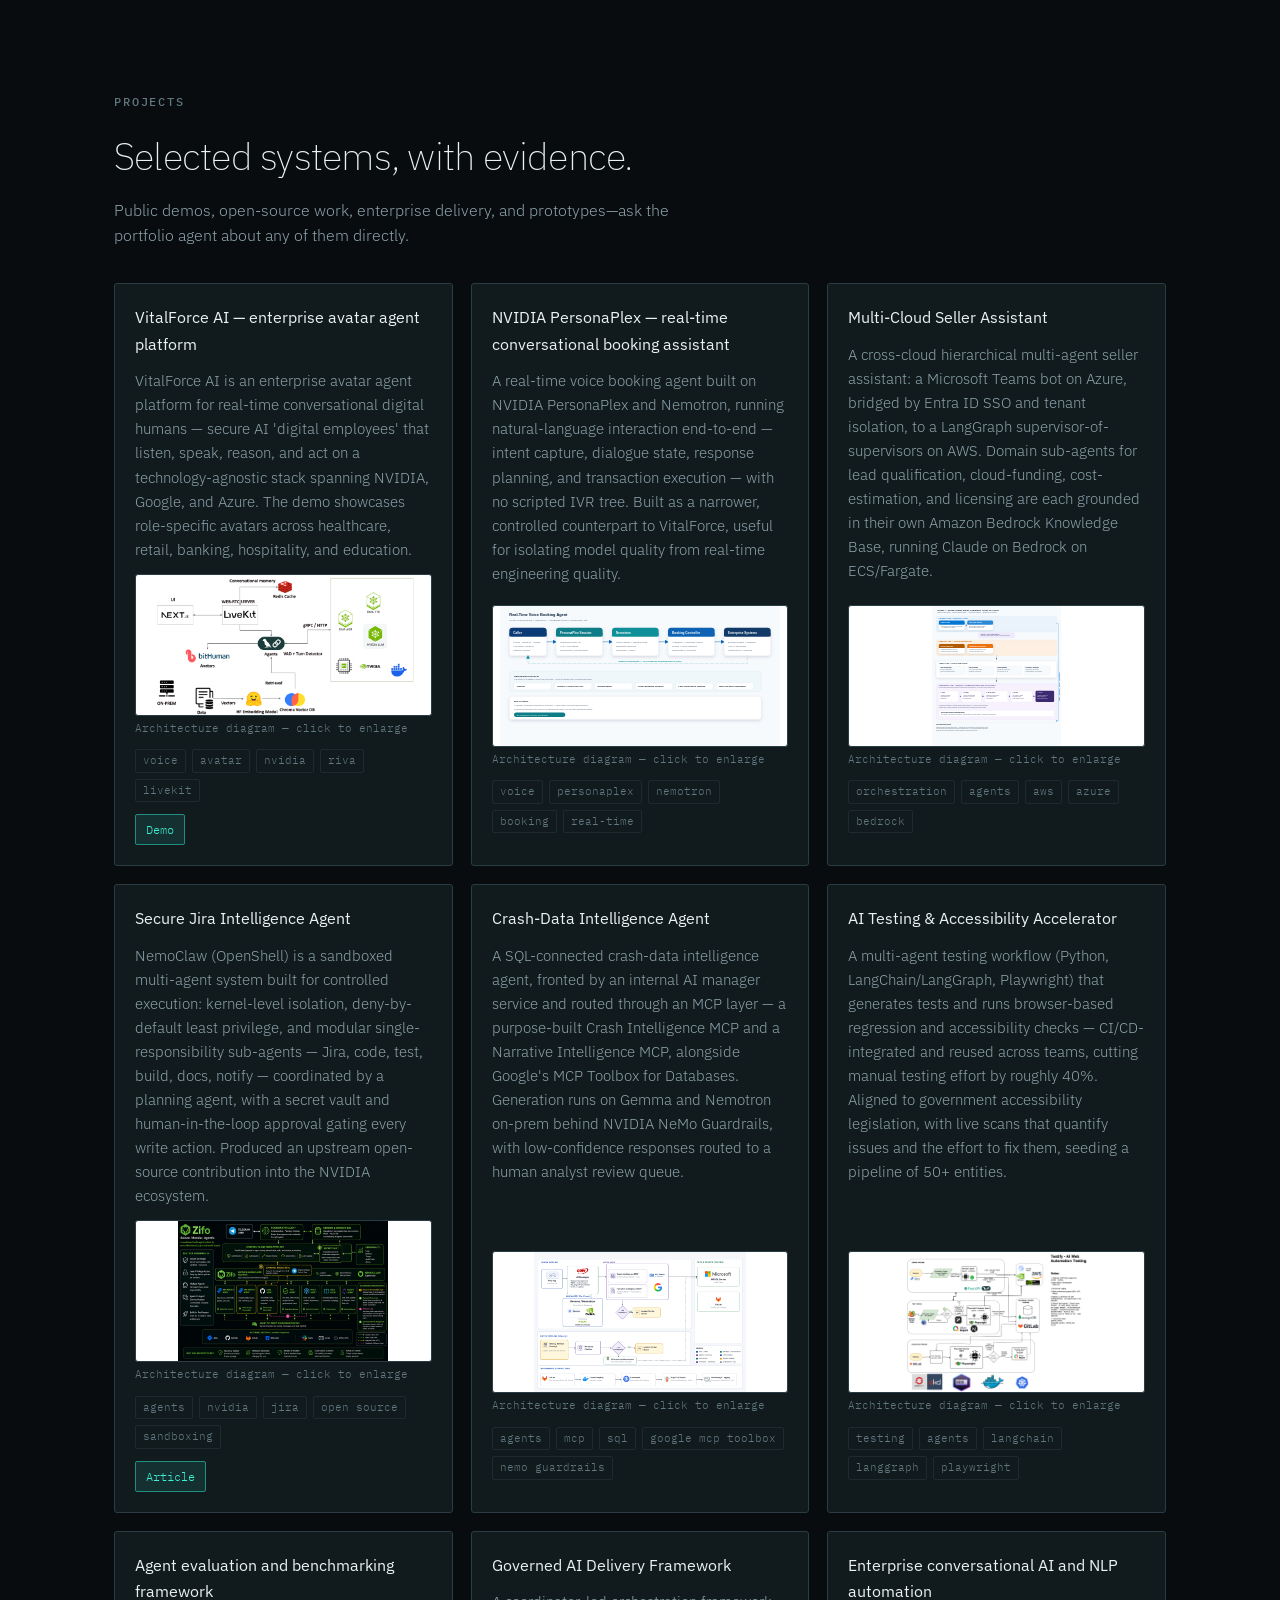
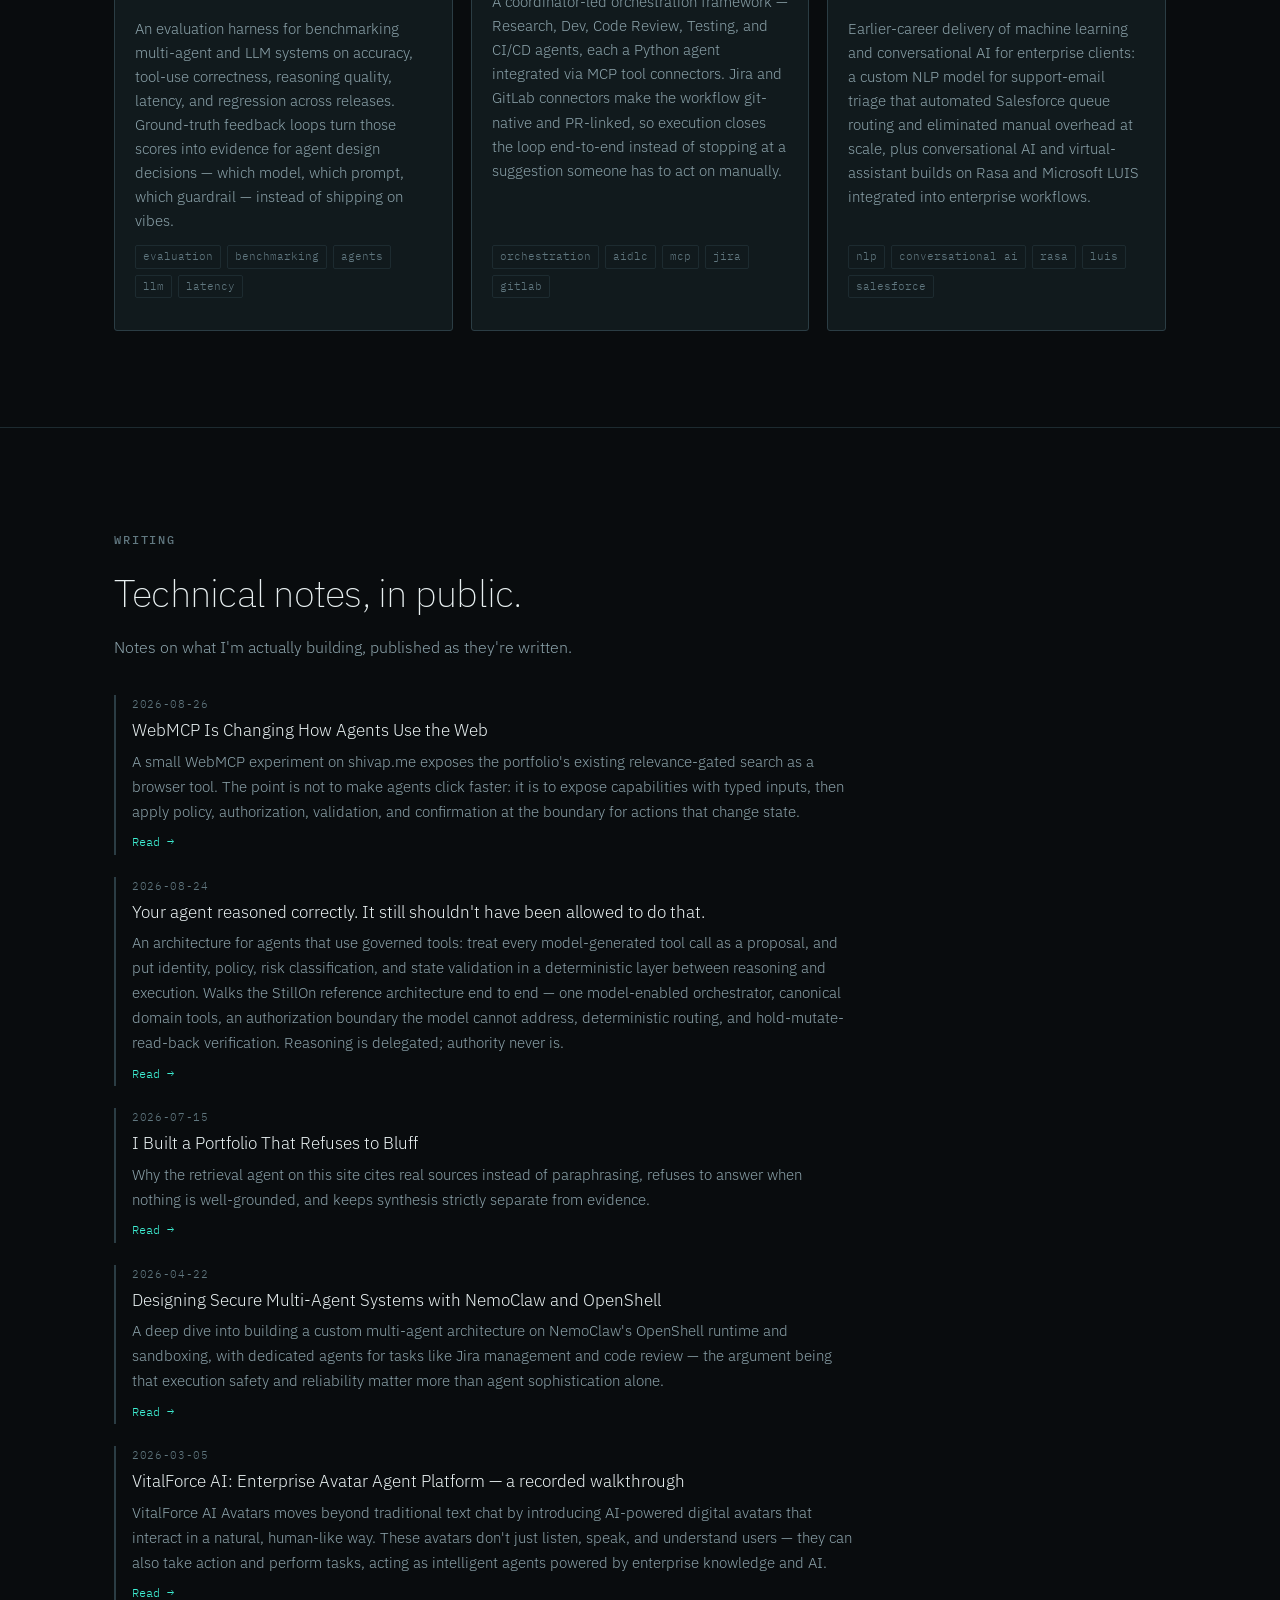
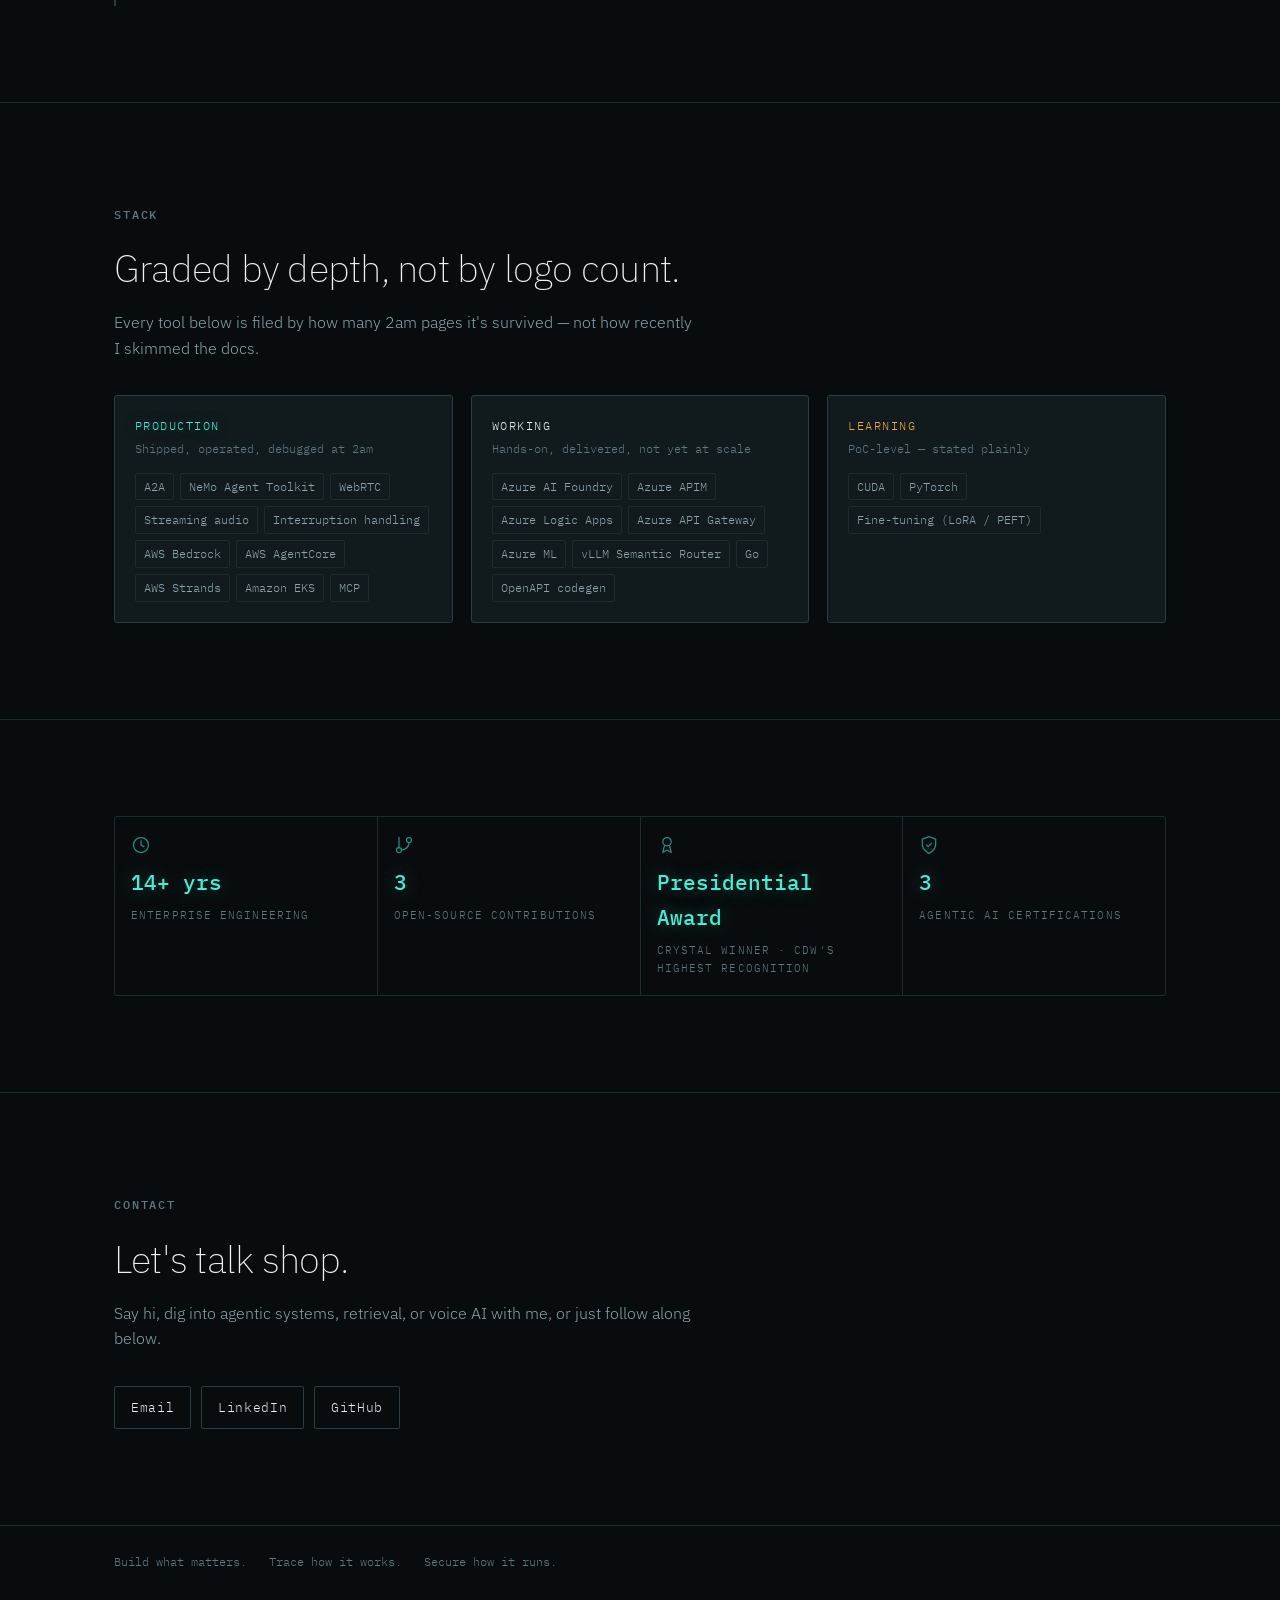
==== commit 8746d149: "mobile menu" ====
--- a/index.html
+++ b/index.html
@@ -75,7 +75,7 @@
 }
 .nav-in{
   max-width:var(--maxw);margin:0 auto;padding:0 var(--gut);
-  height:58px;display:flex;align-items:center;gap:22px;
+  height:58px;display:flex;align-items:center;gap:22px;position:relative;
 }
 .nav-id{font-family:var(--mono);font-size:13.5px;font-weight:500;letter-spacing:.01em;color:var(--text);text-decoration:none;white-space:nowrap}
 .nav-id .dim{color:var(--muted-dim)}
@@ -93,6 +93,7 @@
 }
 .nav-links a:hover{color:var(--signal)}
 .nav-links a:hover::after{transform:scaleX(1)}
+.menu-toggle{display:none}
 .status{
   display:flex;align-items:center;gap:7px;
   font-family:var(--mono);font-size:11px;letter-spacing:.09em;
@@ -102,7 +103,29 @@
 .dot.live{background:var(--signal);box-shadow:0 0 0 0 rgba(62,240,212,.5);animation:pulse 2.6s infinite}
 .dot.local{background:var(--amber)}
 @keyframes pulse{70%{box-shadow:0 0 0 7px rgba(62,240,212,0)}100%{box-shadow:0 0 0 0 rgba(62,240,212,0)}}
-@media(max-width:820px){.nav-links{display:none}}
+@media(max-width:820px){
+  .nav-in{gap:13px}
+  .menu-toggle{
+    display:flex;align-items:center;justify-content:center;flex:none;margin-left:auto;
+    width:34px;height:34px;padding:0;background:transparent;border:1px solid var(--line);
+    border-radius:2px;color:var(--muted);font:inherit;cursor:pointer;
+  }
+  .menu-toggle:hover,.menu-toggle[aria-expanded="true"]{border-color:var(--signal-dim);color:var(--signal)}
+  .menu-toggle span,.menu-toggle::before,.menu-toggle::after{content:'';display:block;width:14px;height:1px;background:currentColor;transition:transform .18s,opacity .18s}
+  .menu-toggle{position:relative}
+  .menu-toggle span{position:absolute}
+  .menu-toggle::before{position:absolute;transform:translateY(-5px)}
+  .menu-toggle::after{position:absolute;transform:translateY(5px)}
+  .menu-toggle[aria-expanded="true"] span{opacity:0}
+  .menu-toggle[aria-expanded="true"]::before{transform:rotate(45deg)}
+  .menu-toggle[aria-expanded="true"]::after{transform:rotate(-45deg)}
+  .nav-links{display:none;position:absolute;z-index:61;top:58px;left:0;right:0;margin:0;padding:13px var(--gut) 16px;gap:0;flex-direction:column;background:rgba(11,15,17,.97);border-bottom:1px solid var(--line-soft)}
+  .nav.open .nav-links{display:flex}
+  .nav-links a{padding:10px 0}
+  .nav-links a::after{right:auto;width:28px;transform:scaleX(0);transform-origin:left}
+  .status{font-size:10px}
+}
+@media(max-width:480px){.status #statusText{display:none}}
 
 /* ============================================================
    HERO — the demo is the thesis
@@ -354,7 +377,7 @@
 <nav class="nav">
   <div class="nav-in">
     <a class="nav-id" href="#top">shiva<span class="dim">.perumalsamy</span></a>
-    <div class="nav-links">
+    <div class="nav-links" id="primaryNav">
       <a href="#system">System</a>
       <a href="#projects">Projects</a>
       <a href="#blog">Writing</a>
@@ -362,6 +385,7 @@
       <a href="#contact">Contact</a>
     </div>
     <div class="status" id="status"><span class="dot" id="statusDot"></span><span id="statusText">booting</span></div>
+    <button class="menu-toggle" id="menuToggle" type="button" aria-label="Open navigation" aria-expanded="false" aria-controls="primaryNav"><span></span></button>
   </div>
 </nav>
 
@@ -935,6 +959,24 @@
 const el = id => document.getElementById(id);
 let busy = false;
 
+/* Mobile navigation keeps the same anchor links available when the desktop row collapses. */
+const menuToggle = el('menuToggle');
+const siteNav = document.querySelector('.nav');
+function closeMenu(){
+  siteNav.classList.remove('open');
+  menuToggle.setAttribute('aria-expanded', 'false');
+  menuToggle.setAttribute('aria-label', 'Open navigation');
+}
+menuToggle.addEventListener('click', ()=>{
+  const open = !siteNav.classList.contains('open');
+  siteNav.classList.toggle('open', open);
+  menuToggle.setAttribute('aria-expanded', String(open));
+  menuToggle.setAttribute('aria-label', open ? 'Close navigation' : 'Open navigation');
+});
+el('primaryNav').addEventListener('click', event=>{ if(event.target.closest('a')) closeMenu(); });
+document.addEventListener('keydown', event=>{ if(event.key==='Escape' && siteNav.classList.contains('open')) closeMenu(); });
+window.addEventListener('resize', ()=>{ if(window.innerWidth>820) closeMenu(); });
+
 function resetTrace(){
   ['s1','s2','s3'].forEach(s=>el(s).classList.remove('on'));
   ['d1','d2','d3','m1','m2','m3'].forEach(d=>el(d).textContent='');
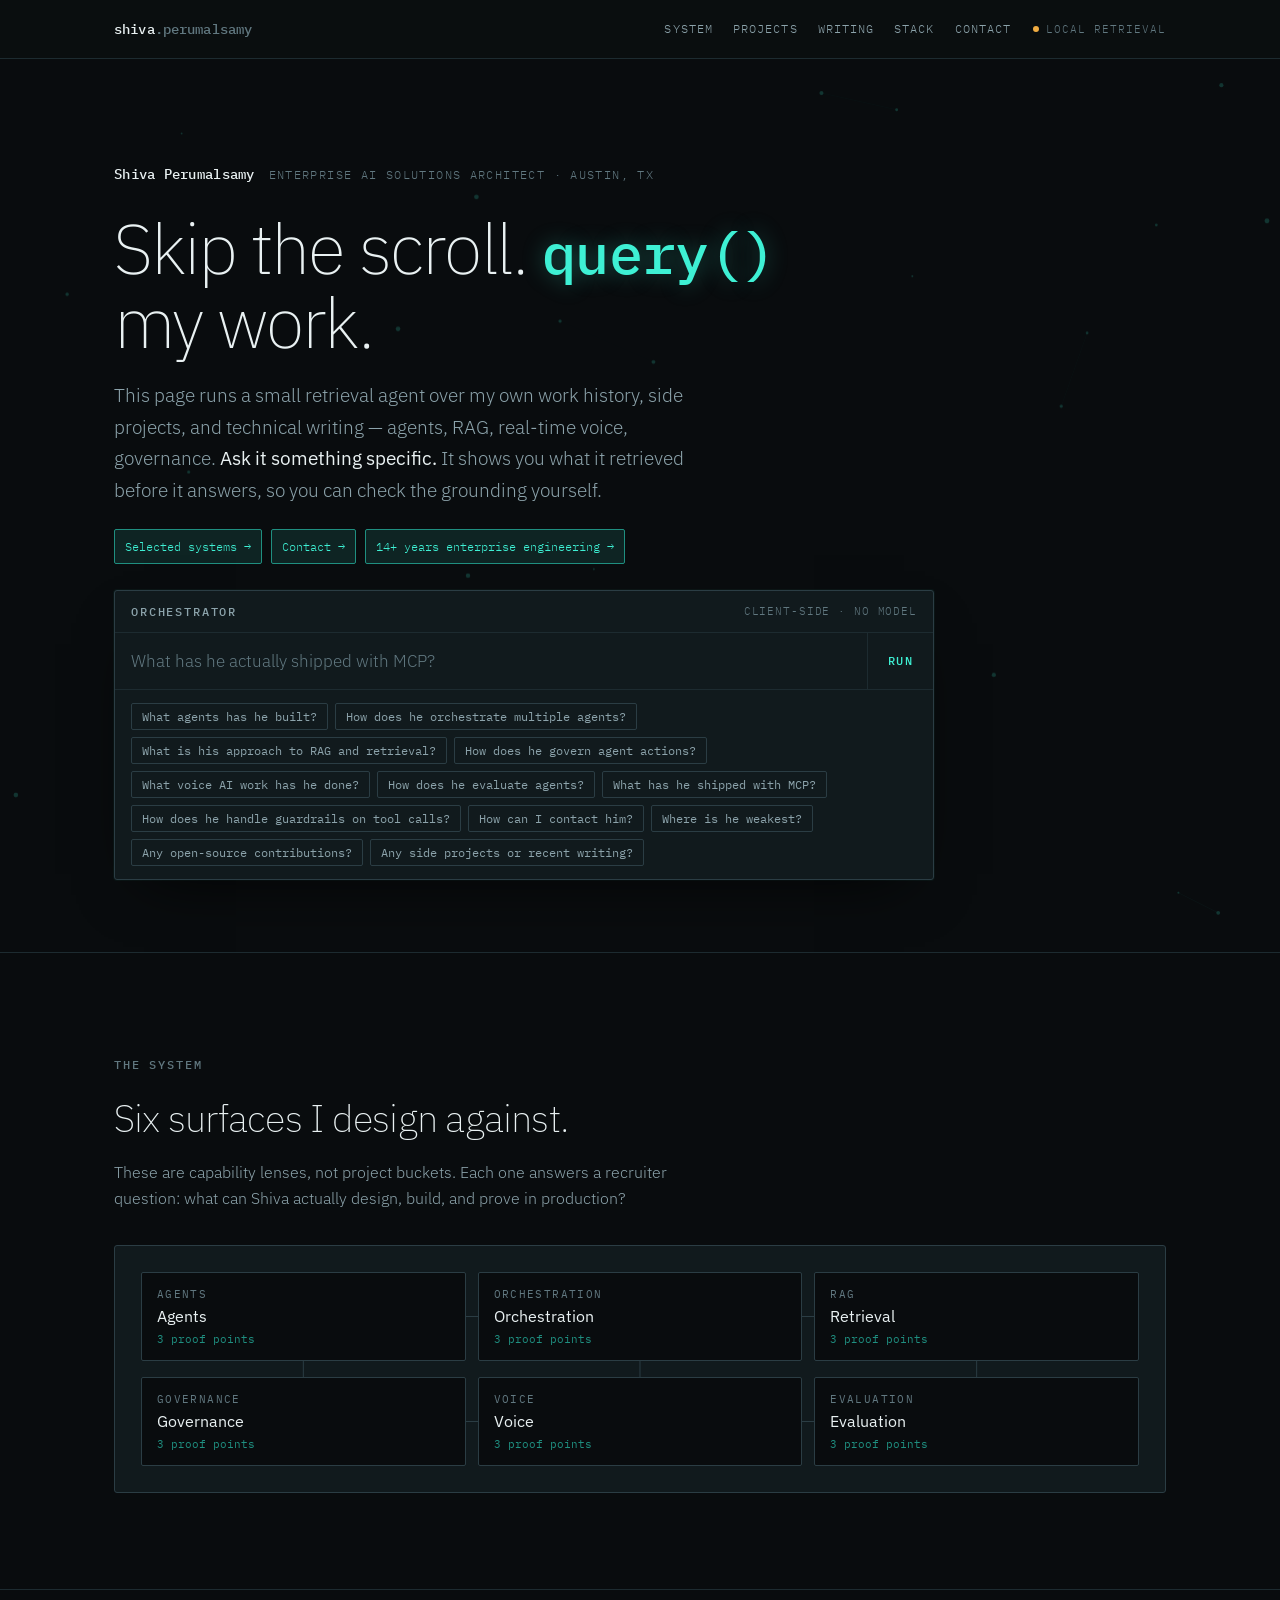
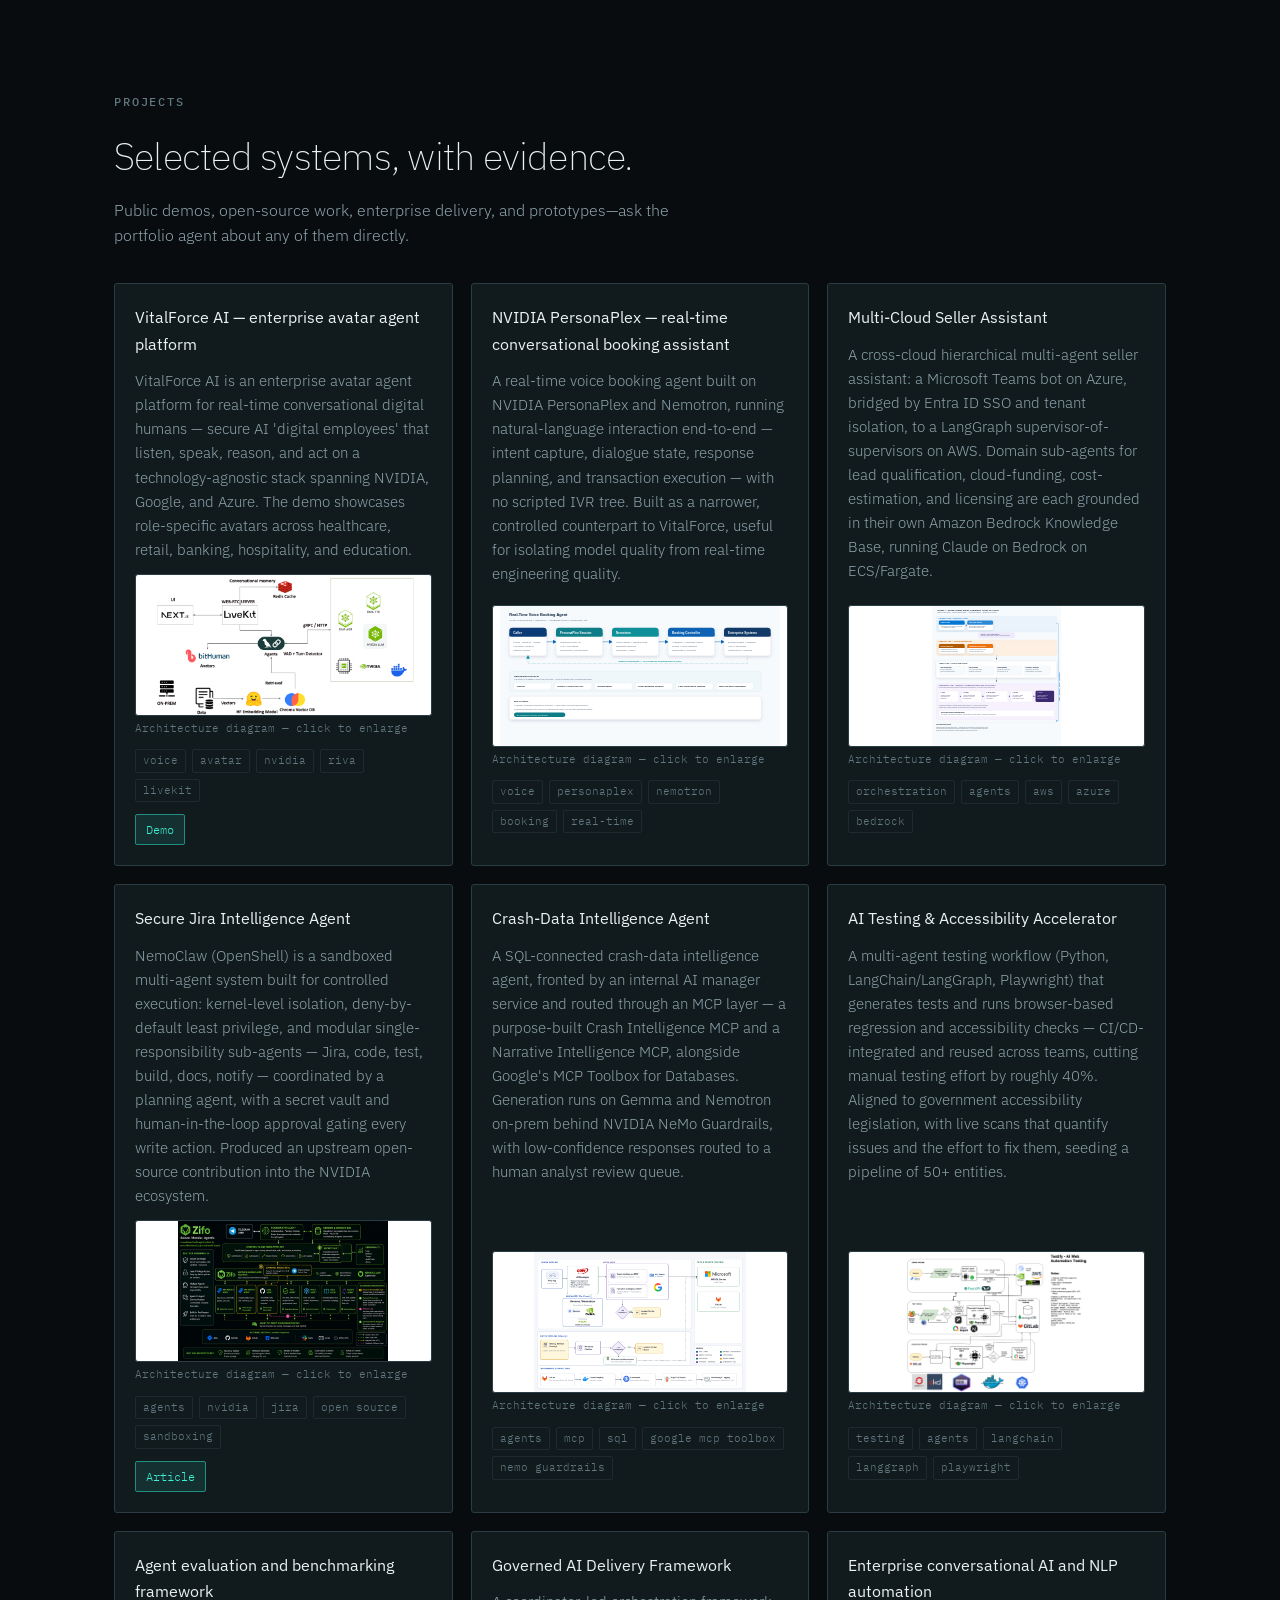
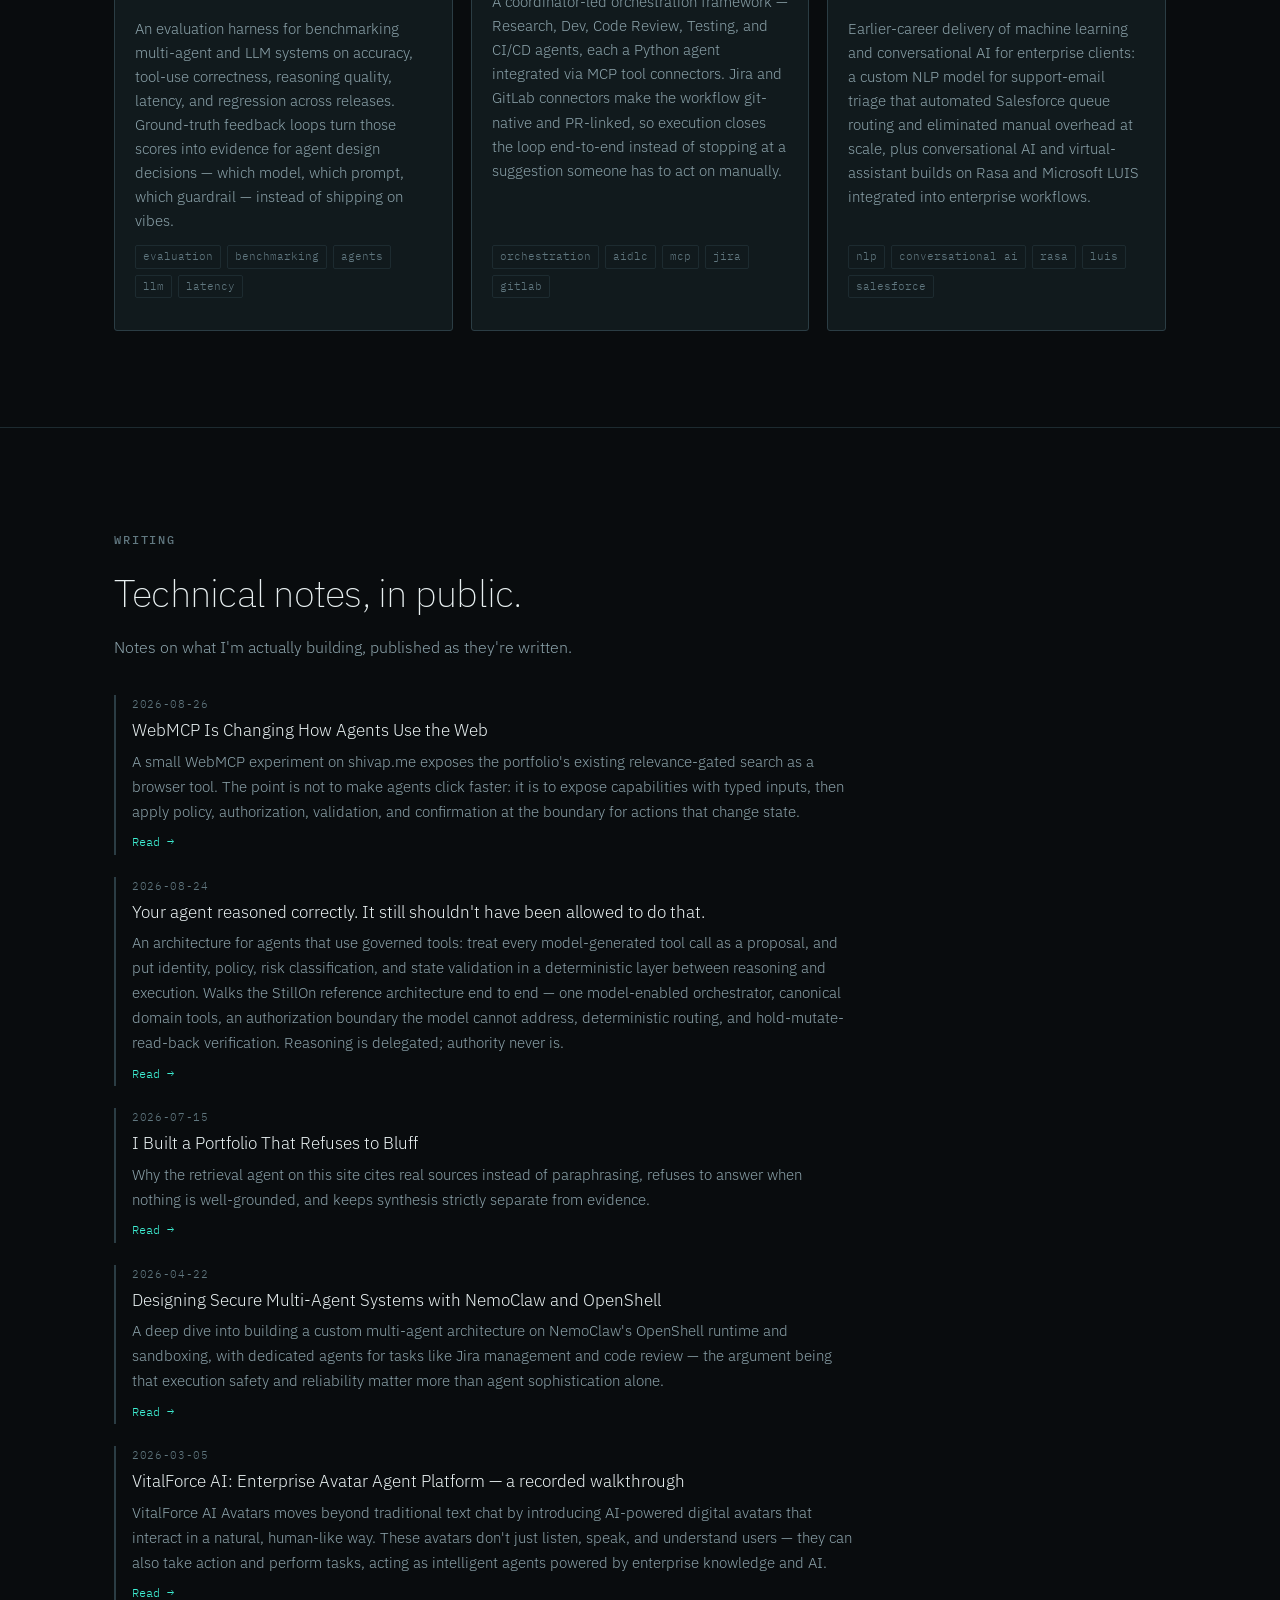
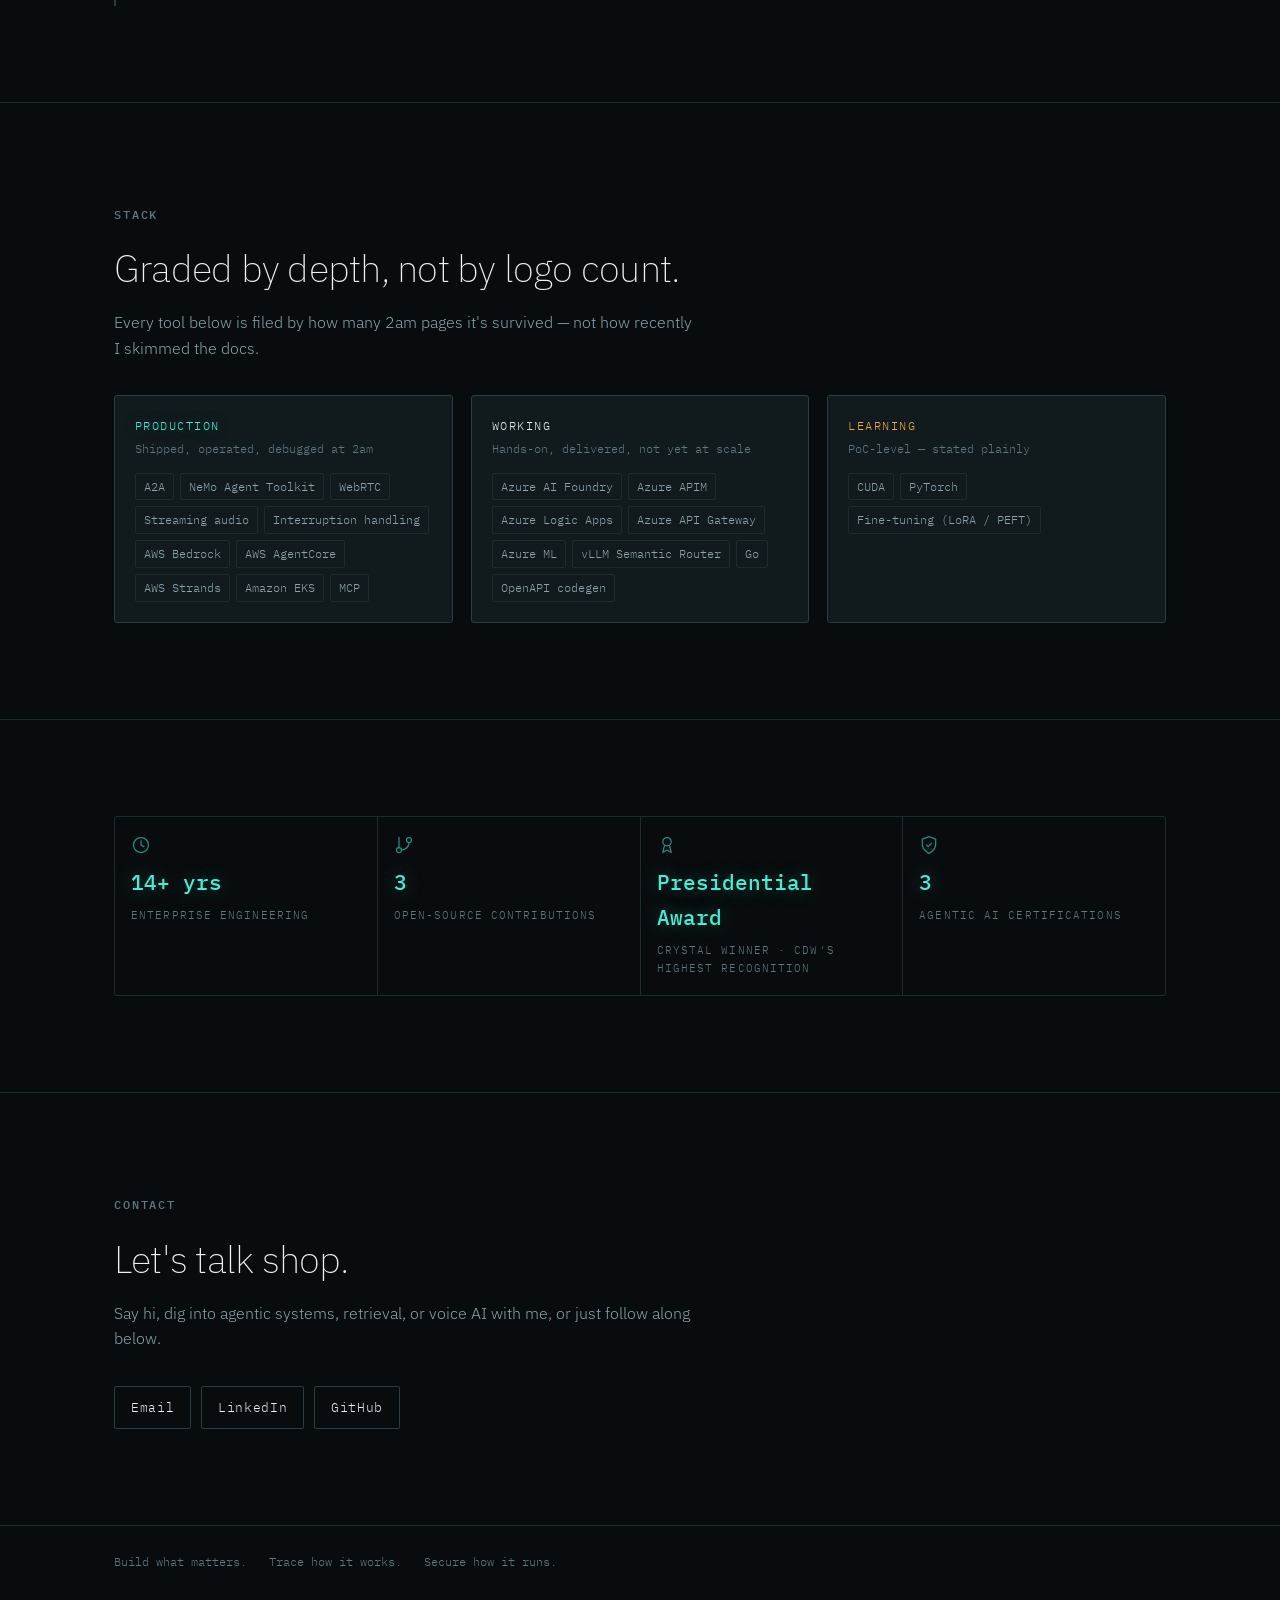
==== commit 2c9ef8ba: "added fav icon" ====
--- a/index.html
+++ b/index.html
@@ -3,6 +3,9 @@
 <head>
 <meta charset="utf-8">
 <meta name="viewport" content="width=device-width, initial-scale=1">
+<link rel="icon" href="/favicon.ico" sizes="any">
+<link rel="icon" href="/favicon.svg" type="image/svg+xml">
+<link rel="apple-touch-icon" href="/apple-touch-icon.png">
 <title>Shiva Perumalsamy — Enterprise AI Solutions Architect</title>
 <meta name="description" content="Agentic systems, retrieval, real-time voice AI, side projects, and technical writing. Ask this page a question — it retrieves before it answers.">
 <link rel="canonical" href="https://shivap.me/">
